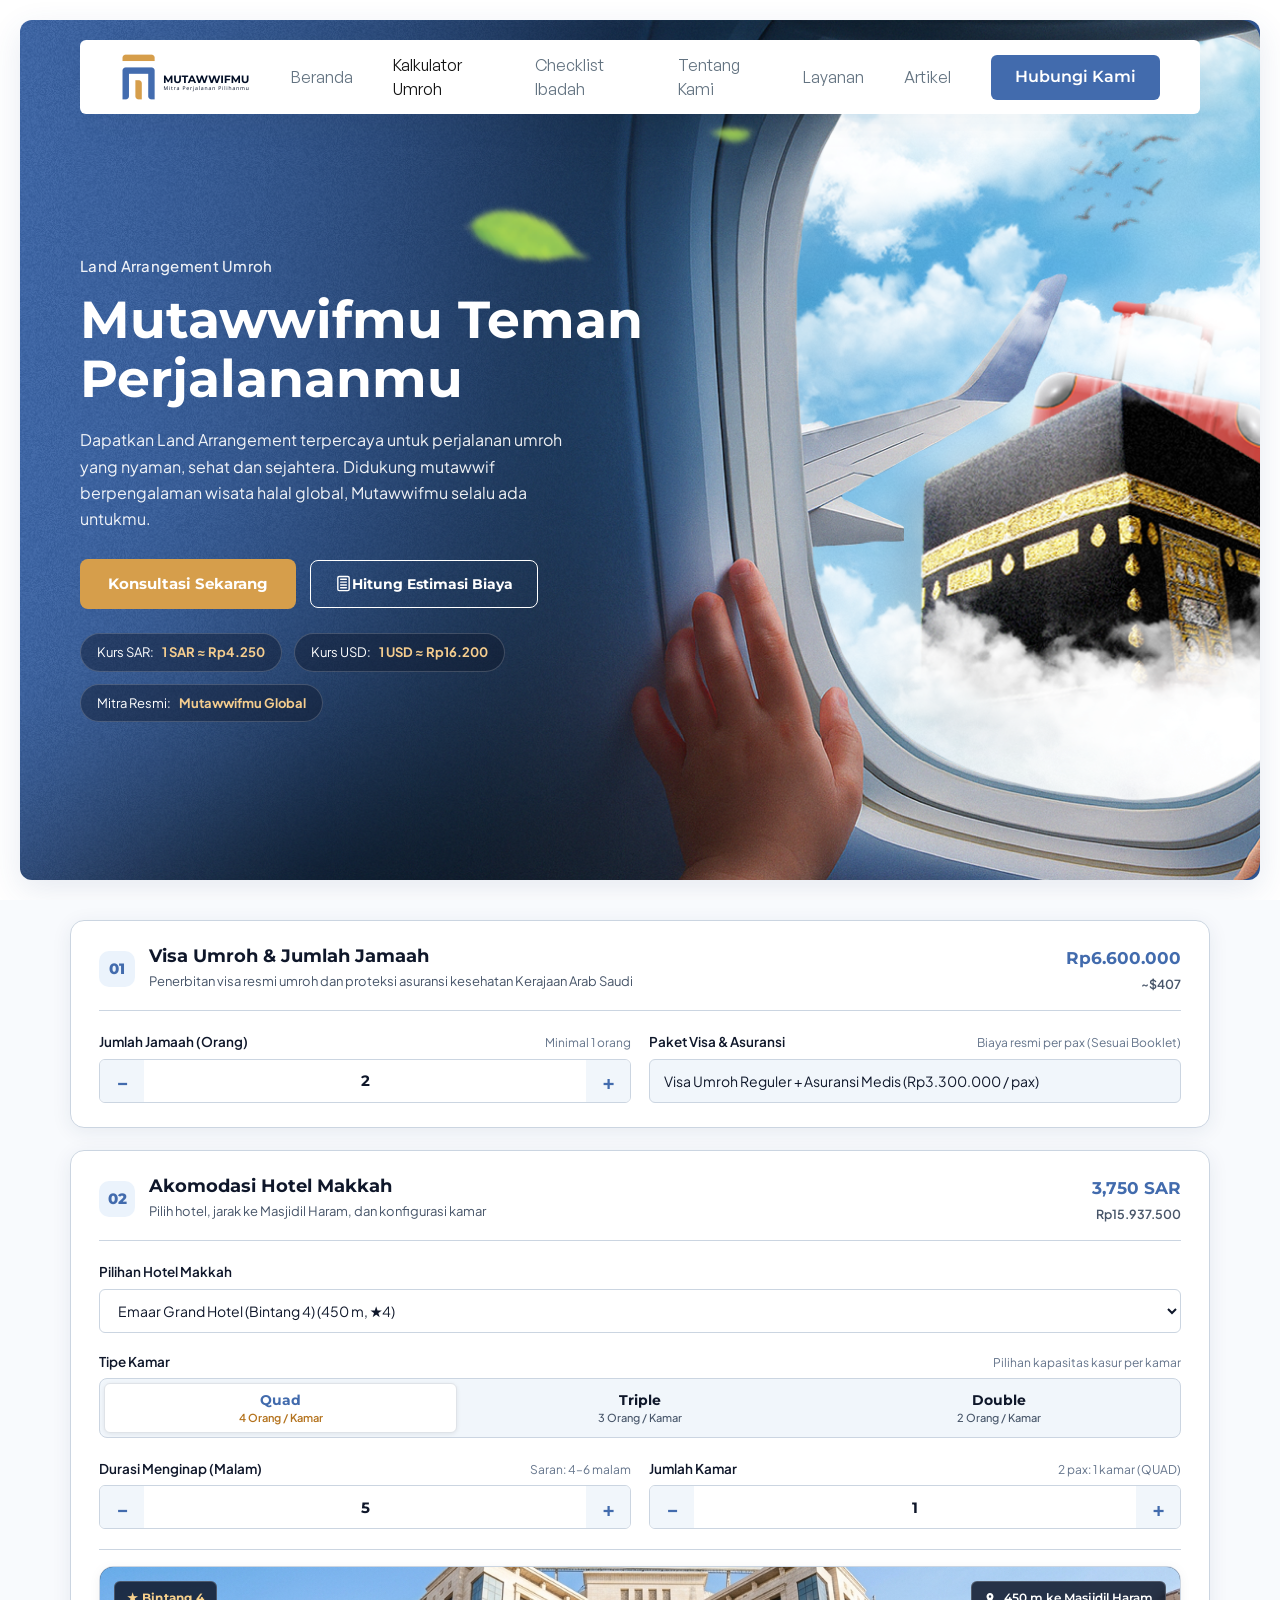
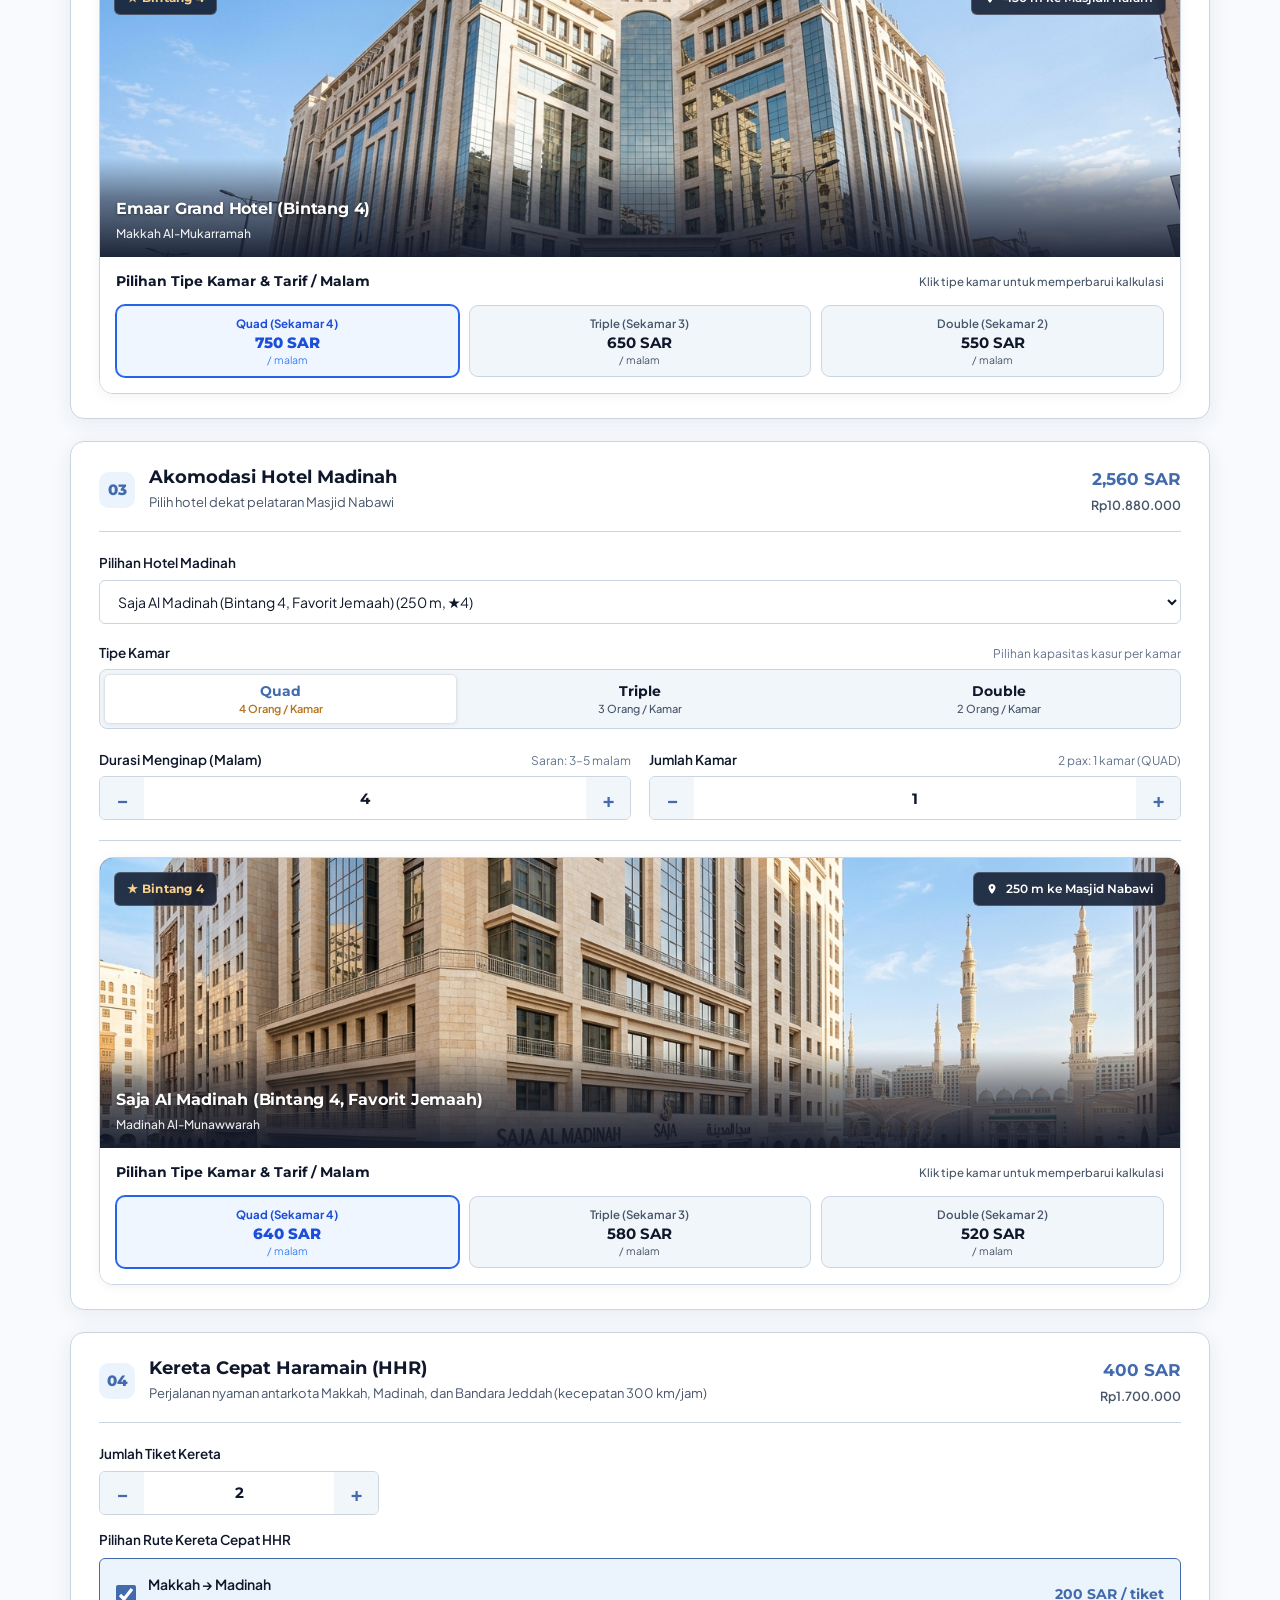
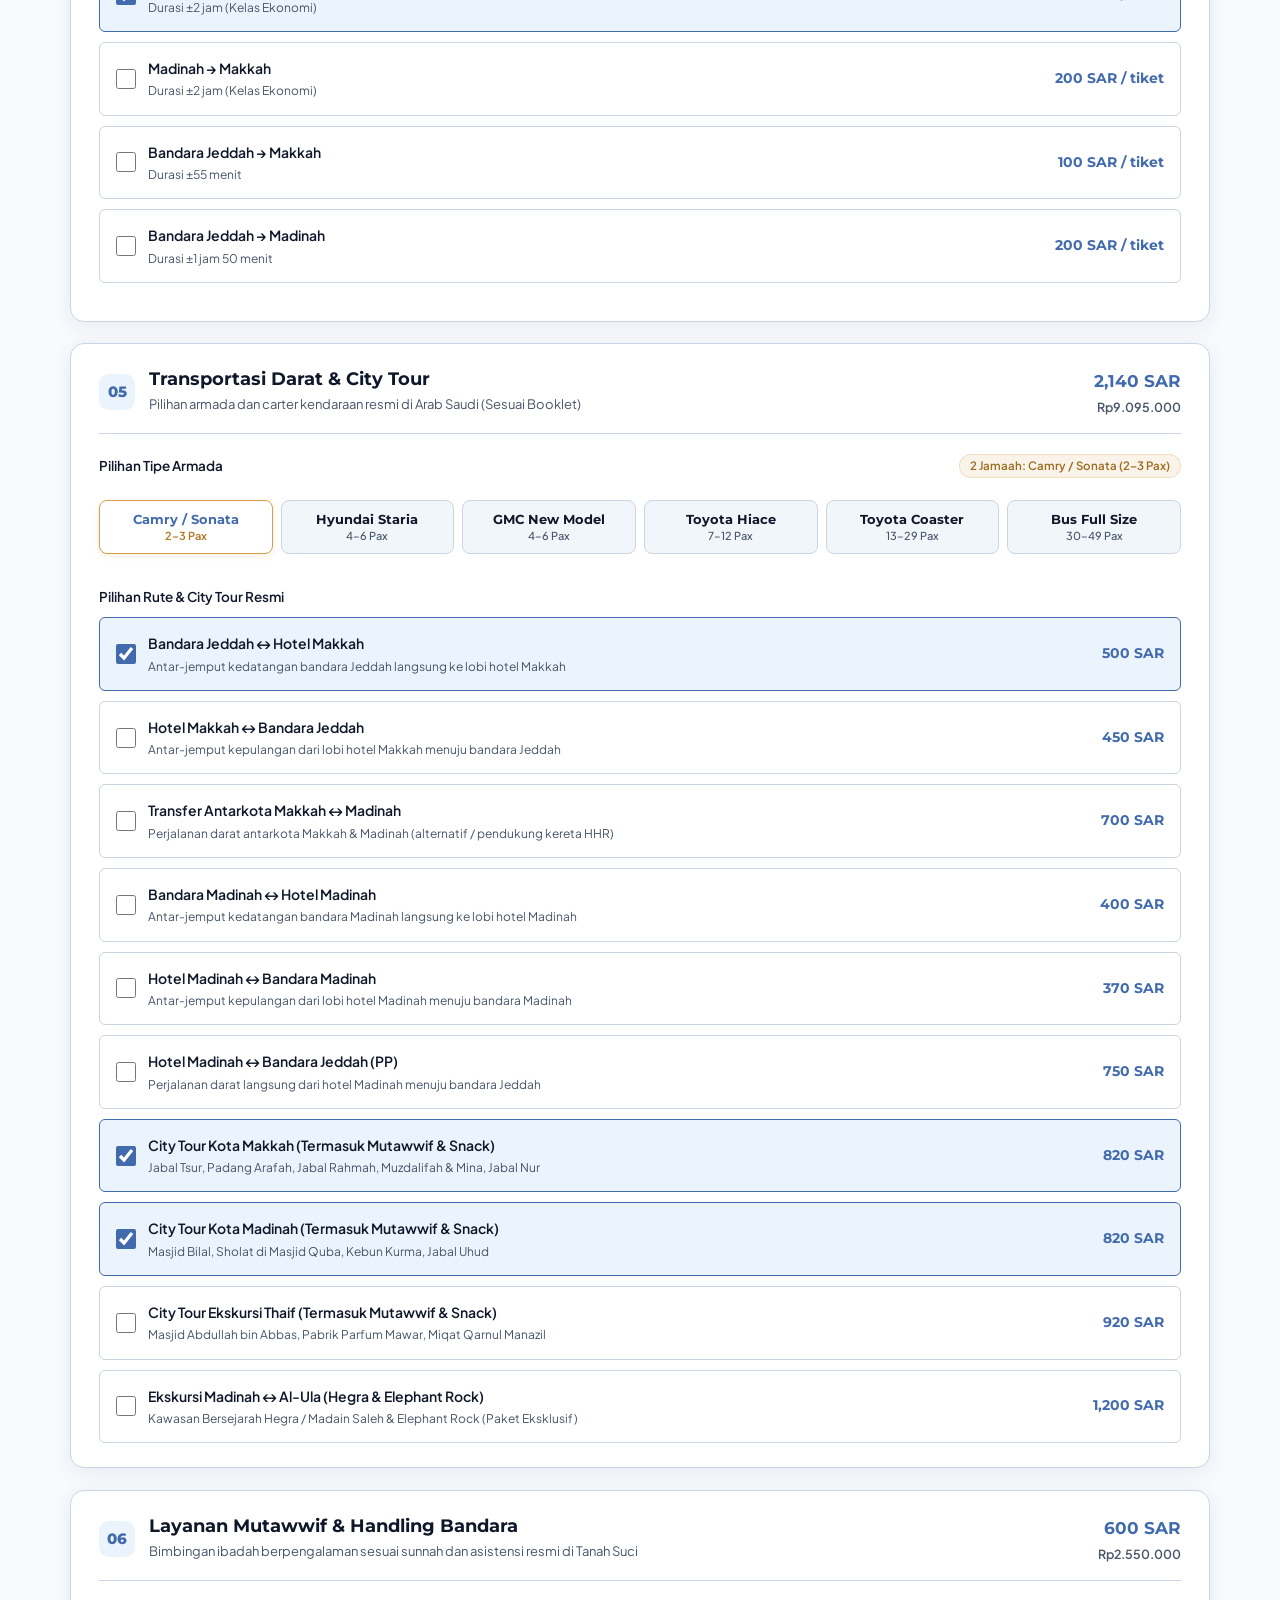
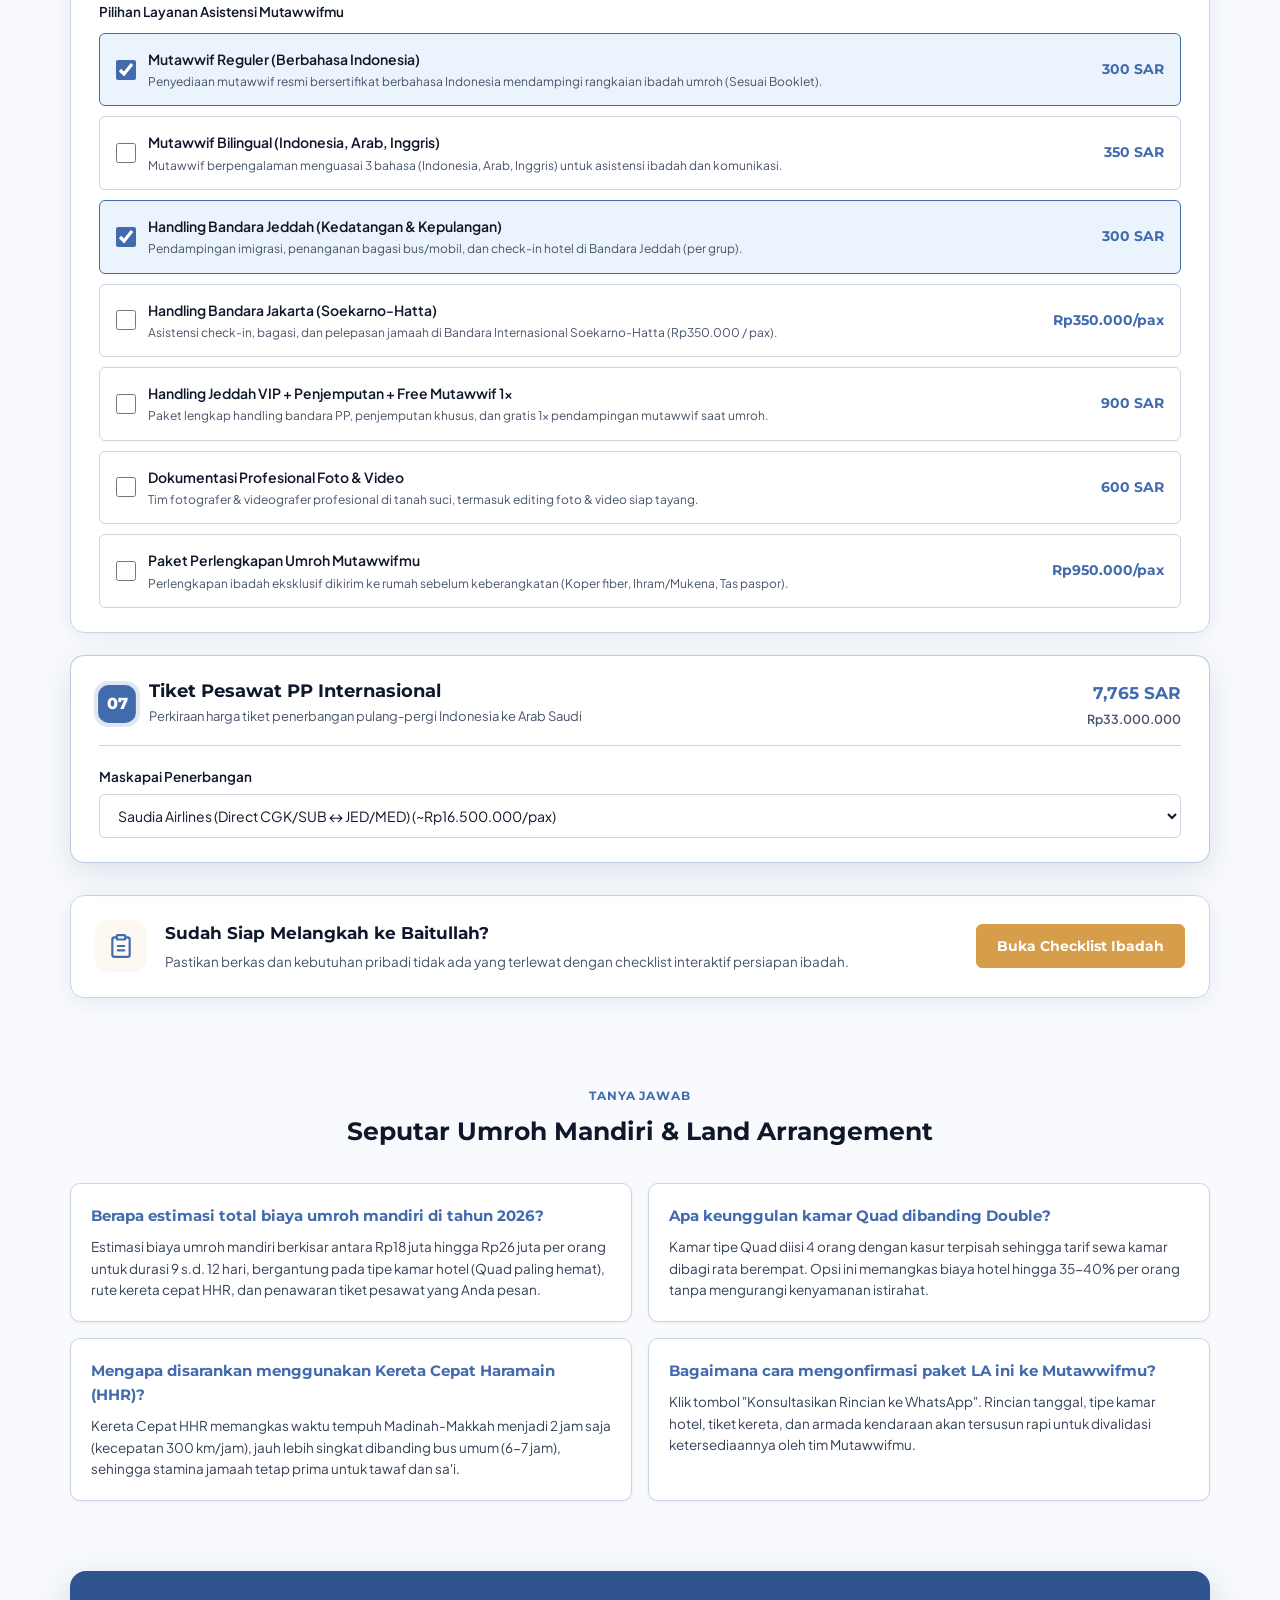
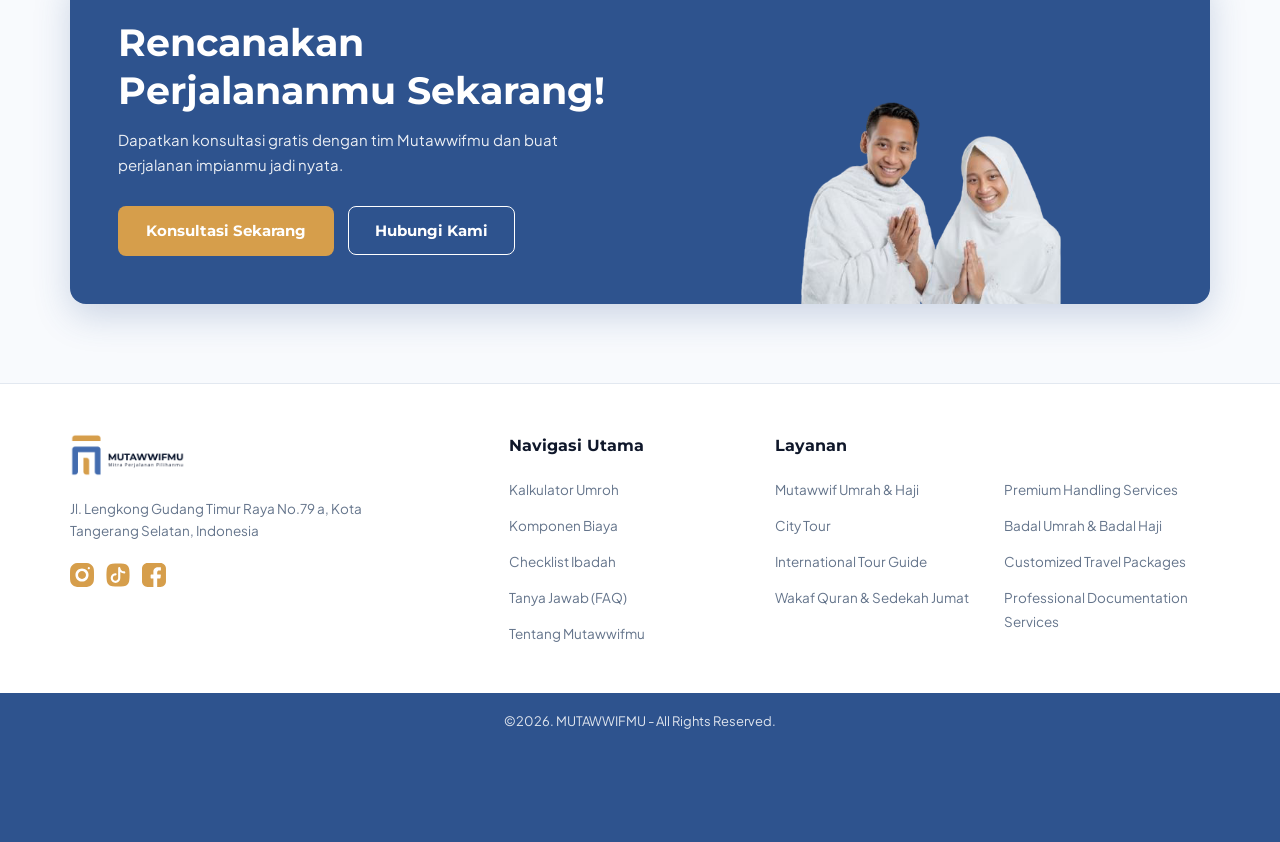
==== index.html @ 82a21d68 "Convert mobile sticky summary into floating dock safe from rounded phone corners and fix WordPress i" ====
<!DOCTYPE html>
<html lang="id">
<head>
  <meta charset="UTF-8">
  <meta name="viewport" content="width=device-width, initial-scale=1.0">
  <title>Kalkulator Biaya Umroh Mandiri 2026: Mutawwifmu</title>
  <meta name="description" content="Simulasi rincian estimasi biaya umroh mandiri dan backpacker 2026. Hitung visa, hotel Makkah dan Madinah, tiket Kereta Cepat HHR, serta mutawwif berizin bersama Mutawwifmu.">
  <link rel="icon" type="image/webp" href="assets/favicon.webp">
  <link rel="canonical" href="https://mutawwifmu.com/kalkulator-umroh/">
  <meta property="og:type" content="website">
  <meta property="og:title" content="Kalkulator Biaya Umroh Mandiri 2026: Mutawwifmu">
  <meta property="og:description" content="Simulasi rincian estimasi biaya umroh mandiri dan backpacker 2026 bersama Mutawwifmu.">
  <meta property="og:url" content="https://mutawwifmu.com/kalkulator-umroh/">
  <meta property="og:image" content="https://mutawwifmu.com/wp-content/uploads/2025/05/logo_navv.webp">
  <link rel="preconnect" href="https://fonts.googleapis.com">
  <link rel="preconnect" href="https://fonts.gstatic.com" crossorigin>
  <link rel="stylesheet" href="https://fonts.googleapis.com/css2?family=Montserrat:ital,wght@0,400;0,500;0,600;0,700;0,800;1,400;1,600&family=Plus+Jakarta+Sans:wght@400;500;600;700;800&display=swap">
  <link rel="preload" href="assets/fonts/GeneralSans-SemiBold.woff2" as="font" type="font/woff2" crossorigin>
  <link rel="preload" href="assets/fonts/GeneralSans-Regular.woff2" as="font" type="font/woff2" crossorigin>
  <link rel="stylesheet" href="css/style.css?v=20260929_v4">
</head>
<body>

  <!-- Hero Section with Outer Frame & Large Rounded Blue Box -->
  <div class="hero-frame-wrap">
    <div class="hero-rounded-box">
      <!-- Top Navigation (Floating Pill Header inside Rounded Box) -->
      <header class="site-header">
        <div class="header-container">
          <a href="https://mutawwifmu.com/" target="_top" class="brand-logo" aria-label="Mutawwifmu Beranda">
            <img src="assets/logo.webp" alt="Mutawwifmu Logo" width="131" height="48">
          </a>
          <nav aria-label="Navigasi Utama" class="main-nav">
            <ul class="nav-menu" id="primary-nav-menu">
              <li><a href="https://mutawwifmu.com/" target="_top" class="nav-link">Beranda</a></li>
              <li><a href="https://mutawwifmu.com/kalkulator-umroh/" target="_top" class="nav-link active">Kalkulator Umroh</a></li>
              <li><a href="https://mutawwifmu.com/checklist-ibadah/" target="_top" class="nav-link">Checklist Ibadah</a></li>
              <li><a href="https://mutawwifmu.com/tentang-kami/" target="_top" class="nav-link">Tentang Kami</a></li>
              <li><a href="https://mutawwifmu.com/layanan/" target="_top" class="nav-link">Layanan</a></li>
              <li><a href="https://mutawwifmu.com/artikel/" target="_top" class="nav-link">Artikel</a></li>
            </ul>
          </nav>
          <div class="header-actions">
            <a href="https://wa.me/6287745873159" target="_blank" rel="noopener" class="btn-header-contact" id="nav-btn-wa">Hubungi Kami</a>
            <button type="button" class="btn-mobile-menu" id="mobile-menu-toggle" aria-label="Buka Menu Navigasi" aria-expanded="false">
              <svg width="22" height="22" viewBox="0 0 24 24" fill="none" stroke="currentColor" stroke-width="2" stroke-linecap="round" stroke-linejoin="round"><line x1="3" y1="12" x2="21" y2="12"/><line x1="3" y1="6" x2="21" y2="6"/><line x1="3" y1="18" x2="21" y2="18"/></svg>
            </button>
          </div>
        </div>
      </header>

      <!-- Hero Content -->
      <div class="hero-inner">
        <div class="hero-content">
          <div class="hero-eyebrow">Land Arrangement Umroh</div>
          <h1 class="hero-title">Mutawwifmu Teman<br>Perjalananmu</h1>
          <p class="hero-desc">
            Dapatkan Land Arrangement terpercaya untuk perjalanan umroh yang nyaman, sehat dan sejahtera. Didukung mutawwif berpengalaman wisata halal global, Mutawwifmu selalu ada untukmu.
          </p>
          <div class="hero-actions">
            <a href="https://wa.me/6287745873159" target="_blank" rel="noopener" class="btn-hero-cta">
              Konsultasi Sekarang
            </a>
            <a href="#card-step-visa" class="btn-outline-white">
              <svg width="17" height="17" viewBox="0 0 24 24" fill="none" stroke="currentColor" stroke-width="2" stroke-linecap="round" stroke-linejoin="round"><rect x="4" y="2" width="16" height="20" rx="2"/><line x1="8" y1="6" x2="16" y2="6"/><line x1="8" y1="10" x2="16" y2="10"/><line x1="8" y1="14" x2="16" y2="14"/><line x1="8" y1="18" x2="16" y2="18"/></svg>
              Hitung Estimasi Biaya
            </a>
          </div>
          <div class="rate-pills">
            <span class="rate-chip">Kurs SAR: <b>1 SAR ≈ Rp4.250</b></span>
            <span class="rate-chip">Kurs USD: <b>1 USD ≈ Rp16.200</b></span>
            <span class="rate-chip">Mitra Resmi: <b>Mutawwifmu Global</b></span>
          </div>
        </div>
      </div>
    </div>
  </div>

  <!-- Main Calculator Workflow -->
  <main class="main-wrapper">
    <div class="calculator-grid">

      <!-- Langkah 1: Visa & Jumlah Jamaah -->
      <section class="calc-card" id="card-step-visa">
        <div class="card-header">
          <div class="step-info">
            <div class="step-num">01</div>
            <div>
              <h2 class="card-title">Visa Umroh &amp; Jumlah Jamaah</h2>
              <p class="card-subtitle">Penerbitan visa resmi umroh dan proteksi asuransi kesehatan Kerajaan Arab Saudi</p>
            </div>
          </div>
          <div class="card-subtotal">
            <div class="sar-val" id="subtotal-visa-sar">$407</div>
            <div class="idr-val" id="subtotal-visa-idr">Rp6.600.000</div>
          </div>
        </div>

        <div class="form-grid">
          <div class="form-group">
            <label class="form-label" for="pax-count">
              <span>Jumlah Jamaah (Orang)</span>
              <span class="hint">Minimal 1 orang</span>
            </label>
            <div class="stepper-wrap">
              <button type="button" class="stepper-btn stepper-minus" aria-label="Kurangi jumlah orang">−</button>
              <input type="number" id="pax-count" class="stepper-input" value="2" min="1" max="50">
              <button type="button" class="stepper-btn stepper-plus" aria-label="Tambah jumlah orang">+</button>
            </div>
          </div>

          <div class="form-group">
            <label class="form-label">
              <span>Paket Visa &amp; Asuransi</span>
              <span class="hint">Biaya resmi per pax (Sesuai Booklet)</span>
            </label>
            <input type="text" class="form-control" value="Visa Umroh Reguler + Asuransi Medis (Rp3.300.000 / pax)" readonly style="background:var(--bg-soft);cursor:not-allowed">
          </div>
        </div>
      </section>

      <!-- Langkah 2: Akomodasi Makkah -->
      <section class="calc-card" id="card-step-makkah">
        <div class="card-header">
          <div class="step-info">
            <div class="step-num">02</div>
            <div>
              <h2 class="card-title">Akomodasi Hotel Makkah</h2>
              <p class="card-subtitle">Pilih hotel, jarak ke Masjidil Haram, dan konfigurasi kamar</p>
            </div>
          </div>
          <div class="card-subtotal">
            <div class="sar-val" id="subtotal-makkah-sar">3.750 SAR</div>
            <div class="idr-val" id="subtotal-makkah-idr">Rp15.937.500</div>
          </div>
        </div>

        <div class="form-group" style="margin-bottom: 18px;">
          <label class="form-label" for="hotel-makkah-select">Pilihan Hotel Makkah</label>
          <select id="hotel-makkah-select" class="form-select"></select>
        </div>

        <div class="form-group" style="margin-bottom: 20px;">
          <label class="form-label">
            <span>Tipe Kamar</span>
            <span class="hint">Pilihan kapasitas kasur per kamar</span>
          </label>
          <div class="segmented-control" id="makkah-room-type-control">
            <button type="button" class="segment-btn active" data-type="quad">
              <span class="segment-title">Quad</span>
              <span class="segment-sub">4 Orang / Kamar</span>
            </button>
            <button type="button" class="segment-btn" data-type="triple">
              <span class="segment-title">Triple</span>
              <span class="segment-sub">3 Orang / Kamar</span>
            </button>
            <button type="button" class="segment-btn" data-type="double">
              <span class="segment-title">Double</span>
              <span class="segment-sub">2 Orang / Kamar</span>
            </button>
          </div>
        </div>

        <div class="form-grid">
          <div class="form-group">
            <label class="form-label" for="makkah-nights">
              <span>Durasi Menginap (Malam)</span>
              <span class="hint">Saran: 4–6 malam</span>
            </label>
            <div class="stepper-wrap">
              <button type="button" class="stepper-btn stepper-minus" aria-label="Kurangi malam Makkah">−</button>
              <input type="number" id="makkah-nights" class="stepper-input" value="5" min="1" max="30">
              <button type="button" class="stepper-btn stepper-plus" aria-label="Tambah malam Makkah">+</button>
            </div>
          </div>

          <div class="form-group">
            <label class="form-label" for="makkah-rooms">
              <span>Jumlah Kamar</span>
              <span class="hint" id="makkah-room-calc-hint">Disesuaikan otomatis</span>
            </label>
            <div class="stepper-wrap">
              <button type="button" class="stepper-btn stepper-minus" aria-label="Kurangi kamar Makkah">−</button>
              <input type="number" id="makkah-rooms" class="stepper-input" value="1" min="1" max="20">
              <button type="button" class="stepper-btn stepper-plus" aria-label="Tambah kamar Makkah">+</button>
            </div>
          </div>
        </div>

        <!-- Garis tipis pembatas & Kotak rounded foto hotel -->
        <div class="hotel-divider-line"></div>
        <div id="hotel-makkah-info" class="hotel-showcase-wrap"></div>
      </section>

      <!-- Langkah 3: Akomodasi Madinah -->
      <section class="calc-card" id="card-step-madinah">
        <div class="card-header">
          <div class="step-info">
            <div class="step-num">03</div>
            <div>
              <h2 class="card-title">Akomodasi Hotel Madinah</h2>
              <p class="card-subtitle">Pilih hotel dekat pelataran Masjid Nabawi</p>
            </div>
          </div>
          <div class="card-subtotal">
            <div class="sar-val" id="subtotal-madinah-sar">2.800 SAR</div>
            <div class="idr-val" id="subtotal-madinah-idr">Rp11.900.000</div>
          </div>
        </div>

        <div class="form-group" style="margin-bottom: 18px;">
          <label class="form-label" for="hotel-madinah-select">Pilihan Hotel Madinah</label>
          <select id="hotel-madinah-select" class="form-select"></select>
        </div>

        <div class="form-group" style="margin-bottom: 20px;">
          <label class="form-label">
            <span>Tipe Kamar</span>
            <span class="hint">Pilihan kapasitas kasur per kamar</span>
          </label>
          <div class="segmented-control" id="madinah-room-type-control">
            <button type="button" class="segment-btn active" data-type="quad">
              <span class="segment-title">Quad</span>
              <span class="segment-sub">4 Orang / Kamar</span>
            </button>
            <button type="button" class="segment-btn" data-type="triple">
              <span class="segment-title">Triple</span>
              <span class="segment-sub">3 Orang / Kamar</span>
            </button>
            <button type="button" class="segment-btn" data-type="double">
              <span class="segment-title">Double</span>
              <span class="segment-sub">2 Orang / Kamar</span>
            </button>
          </div>
        </div>

        <div class="form-grid">
          <div class="form-group">
            <label class="form-label" for="madinah-nights">
              <span>Durasi Menginap (Malam)</span>
              <span class="hint">Saran: 3–5 malam</span>
            </label>
            <div class="stepper-wrap">
              <button type="button" class="stepper-btn stepper-minus" aria-label="Kurangi malam Madinah">−</button>
              <input type="number" id="madinah-nights" class="stepper-input" value="4" min="1" max="30">
              <button type="button" class="stepper-btn stepper-plus" aria-label="Tambah malam Madinah">+</button>
            </div>
          </div>

          <div class="form-group">
            <label class="form-label" for="madinah-rooms">
              <span>Jumlah Kamar</span>
              <span class="hint" id="madinah-room-calc-hint">Disesuaikan otomatis</span>
            </label>
            <div class="stepper-wrap">
              <button type="button" class="stepper-btn stepper-minus" aria-label="Kurangi kamar Madinah">−</button>
              <input type="number" id="madinah-rooms" class="stepper-input" value="1" min="1" max="20">
              <button type="button" class="stepper-btn stepper-plus" aria-label="Tambah kamar Madinah">+</button>
            </div>
          </div>
        </div>

        <!-- Garis tipis pembatas & Kotak rounded foto hotel -->
        <div class="hotel-divider-line"></div>
        <div id="hotel-madinah-info" class="hotel-showcase-wrap"></div>
      </section>

      <!-- Langkah 4: Kereta Cepat Haramain (HHR) -->
      <section class="calc-card" id="card-step-hhr">
        <div class="card-header">
          <div class="step-info">
            <div class="step-num">04</div>
            <div>
              <h2 class="card-title">Kereta Cepat Haramain (HHR)</h2>
              <p class="card-subtitle">Perjalanan nyaman antarkota Makkah, Madinah, dan Bandara Jeddah (kecepatan 300 km/jam)</p>
            </div>
          </div>
          <div class="card-subtotal">
            <div class="sar-val" id="subtotal-hhr-sar">380 SAR</div>
            <div class="idr-val" id="subtotal-hhr-idr">Rp1.615.000</div>
          </div>
        </div>

        <div style="margin-bottom: 14px;">
          <div class="form-group" style="max-width: 280px; margin-bottom: 14px;">
            <label class="form-label" for="hhr-tickets">Jumlah Tiket Kereta</label>
            <div class="stepper-wrap">
              <button type="button" class="stepper-btn stepper-minus" aria-label="Kurangi tiket kereta">−</button>
              <input type="number" id="hhr-tickets" class="stepper-input" value="2" min="1" max="50">
              <button type="button" class="stepper-btn stepper-plus" aria-label="Tambah tiket kereta">+</button>
            </div>
          </div>
          <label class="form-label" style="margin-bottom: 8px;">Pilihan Rute Kereta Cepat HHR</label>
          <div class="options-list" id="hhr-routes-list"></div>
        </div>
      </section>

      <!-- Langkah 5: Transportasi Darat & Ziarah -->
      <section class="calc-card" id="card-step-transport">
        <div class="card-header">
          <div class="step-info">
            <div class="step-num">05</div>
            <div>
              <h2 class="card-title">Transportasi Darat &amp; City Tour</h2>
              <p class="card-subtitle">Pilihan armada dan carter kendaraan resmi di Arab Saudi (Sesuai Booklet)</p>
            </div>
          </div>
          <div class="card-subtotal">
            <div class="sar-val" id="subtotal-transport-sar">2.140 SAR</div>
            <div class="idr-val" id="subtotal-transport-idr">Rp9.095.000</div>
          </div>
        </div>

        <div class="form-group" style="margin-bottom: 16px;">
          <div class="armada-header-row">
            <span class="armada-header-title">Pilihan Tipe Armada</span>
            <span class="armada-calc-badge" id="armada-calc-hint">Disesuaikan otomatis sesuai kapasitas jamaah</span>
          </div>
          <div class="armada-grid" id="armada-type-control"></div>
        </div>

        <div>
          <label class="form-label" style="margin-bottom: 10px;">Pilihan Rute &amp; City Tour Resmi</label>
          <div class="options-list" id="transport-routes-list"></div>
        </div>
      </section>

      <!-- Langkah 6: Layanan Mutawwif & Handling -->
      <section class="calc-card" id="card-step-mutawwif">
        <div class="card-header">
          <div class="step-info">
            <div class="step-num">06</div>
            <div>
              <h2 class="card-title">Layanan Mutawwif &amp; Handling Bandara</h2>
              <p class="card-subtitle">Bimbingan ibadah berpengalaman sesuai sunnah dan asistensi resmi di Tanah Suci</p>
            </div>
          </div>
          <div class="card-subtotal">
            <div class="sar-val" id="subtotal-mutawwif-sar">1.950 SAR</div>
            <div class="idr-val" id="subtotal-mutawwif-idr">Rp8.287.500</div>
          </div>
        </div>

        <div>
          <label class="form-label" style="margin-bottom: 10px;">Pilihan Layanan Asistensi Mutawwifmu</label>
          <div class="options-list" id="mutawwif-services-list"></div>
        </div>
      </section>

      <!-- Langkah 7: Estimasi Tiket Pesawat PP -->
      <section class="calc-card" id="card-step-flight">
        <div class="card-header">
          <div class="step-info">
            <div class="step-num">07</div>
            <div>
              <h2 class="card-title">Tiket Pesawat PP Internasional</h2>
              <p class="card-subtitle">Perkiraan harga tiket penerbangan pulang-pergi Indonesia ke Arab Saudi</p>
            </div>
          </div>
          <div class="card-subtotal">
            <div class="sar-val" id="subtotal-flight-sar">3.411 SAR</div>
            <div class="idr-val" id="subtotal-flight-idr">Rp29.000.000</div>
          </div>
        </div>

        <div class="form-grid">
          <div class="form-group">
            <label class="form-label" for="flight-select">Maskapai Penerbangan</label>
            <select id="flight-select" class="form-select"></select>
          </div>

          <div class="form-group" id="custom-flight-group" style="display: none;">
            <label class="form-label" for="custom-flight-input">
              <span>Nominal Tiket PP per Orang</span>
              <span class="hint">Masukkan dalam Rupiah</span>
            </label>
            <input type="number" id="custom-flight-input" class="form-control" placeholder="Contoh: 14500000" step="100000">
          </div>
        </div>
      </section>

      <!-- Callout Checklist Ibadah -->
      <div class="callout-box">
        <div style="display: flex; align-items: center; gap: 18px;">
          <div class="callout-icon">
            <svg width="26" height="26" viewBox="0 0 24 24" fill="none" stroke="currentColor" stroke-width="2" stroke-linecap="round" stroke-linejoin="round" style="color: var(--primary);"><path d="M16 4h2a2 2 0 0 1 2 2v14a2 2 0 0 1-2 2H6a2 2 0 0 1-2-2V6a2 2 0 0 1 2-2h2"></path><rect x="8" y="2" width="8" height="4" rx="1" ry="1"></rect><path d="M9 12h6"></path><path d="M9 16h6"></path></svg>
          </div>
          <div class="callout-text">
            <h3>Sudah Siap Melangkah ke Baitullah?</h3>
            <p>Pastikan berkas dan kebutuhan pribadi tidak ada yang terlewat dengan checklist interaktif persiapan ibadah.</p>
          </div>
        </div>
        <a href="https://mutawwifmu.com/checklist-ibadah/" target="_top" class="btn btn-gold">Buka Checklist Ibadah</a>
      </div>

    </div>
  </main>

  <!-- Tanya Jawab -->
  <section class="faq-section" id="faq-section">
    <div class="section-header">
      <span class="section-tag">Tanya Jawab</span>
      <h2 class="section-title">Seputar Umroh Mandiri &amp; Land Arrangement</h2>
    </div>
    <div class="faq-grid">
      <div class="faq-card">
        <h3 class="faq-q">Berapa estimasi total biaya umroh mandiri di tahun 2026?</h3>
        <p class="faq-a">Estimasi biaya umroh mandiri berkisar antara Rp18 juta hingga Rp26 juta per orang untuk durasi 9 s.d. 12 hari, bergantung pada tipe kamar hotel (Quad paling hemat), rute kereta cepat HHR, dan penawaran tiket pesawat yang Anda pesan.</p>
      </div>
      <div class="faq-card">
        <h3 class="faq-q">Apa keunggulan kamar Quad dibanding Double?</h3>
        <p class="faq-a">Kamar tipe Quad diisi 4 orang dengan kasur terpisah sehingga tarif sewa kamar dibagi rata berempat. Opsi ini memangkas biaya hotel hingga 35-40% per orang tanpa mengurangi kenyamanan istirahat.</p>
      </div>
      <div class="faq-card">
        <h3 class="faq-q">Mengapa disarankan menggunakan Kereta Cepat Haramain (HHR)?</h3>
        <p class="faq-a">Kereta Cepat HHR memangkas waktu tempuh Madinah-Makkah menjadi 2 jam saja (kecepatan 300 km/jam), jauh lebih singkat dibanding bus umum (6-7 jam), sehingga stamina jamaah tetap prima untuk tawaf dan sa'i.</p>
      </div>
      <div class="faq-card">
        <h3 class="faq-q">Bagaimana cara mengonfirmasi paket LA ini ke Mutawwifmu?</h3>
        <p class="faq-a">Klik tombol "Konsultasikan Rincian ke WhatsApp". Rincian tanggal, tipe kamar hotel, tiket kereta, dan armada kendaraan akan tersusun rapi untuk divalidasi ketersediaannya oleh tim Mutawwifmu.</p>
      </div>
    </div>
  </section>

  <!-- Sticky Bottom Summary Bar -->
  <aside class="sticky-summary" aria-label="Ringkasan Estimasi Biaya">
    <div class="summary-inner">
      <div class="summary-numbers">
        <span class="summary-label">Estimasi Total Biaya Umroh Mandiri</span>
        <div class="summary-idr" id="sticky-total-idr">Rp0</div>
        <div class="summary-subbreakdown">
          <span>Per orang: <b id="sticky-perpax-idr">Rp0 / org</b></span>
          <span>•</span>
          <span>Total Land: <b id="sticky-total-sar">0 SAR</b></span>
          <span>•</span>
          <span>Visa: <b id="sticky-total-visa">$0</b></span>
        </div>
      </div>
      <div class="summary-cta-group">
        <button id="btn-copy-summary" class="btn-reset-summary" type="button" title="Salin ringkasan teks itinerary">
          <svg width="13" height="13" viewBox="0 0 24 24" fill="none" stroke="currentColor" stroke-width="2" stroke-linecap="round" stroke-linejoin="round" style="display:inline-block; vertical-align:-1px; margin-right:3px;"><rect x="9" y="9" width="13" height="13" rx="2" ry="2"></rect><path d="M5 15H4a2 2 0 0 1-2-2V4a2 2 0 0 1 2-2h9a2 2 0 0 1 2 2v1"></path></svg>
          <span class="btn-text-full">Salin Ringkasan</span><span class="btn-text-short">Salin</span>
        </button>
        <button id="btn-reset-calculator" class="btn-reset-summary" type="button" title="Kembalikan ke konfigurasi awal">
          <svg width="13" height="13" viewBox="0 0 24 24" fill="none" stroke="currentColor" stroke-width="2" stroke-linecap="round" stroke-linejoin="round" style="display:inline-block; vertical-align:-1px; margin-right:3px;"><path d="M3 12a9 9 0 1 0 9-9 9.75 9.75 0 0 0-6.74 2.74L3 8"></path><path d="M3 3v5h5"></path></svg>
          Reset
        </button>
        <button id="btn-whatsapp-action" class="btn-whatsapp-cta" type="button">
          <svg viewBox="0 0 24 24"><path d="M.057 24l1.687-6.163c-1.041-1.804-1.588-3.849-1.587-5.946.003-6.556 5.338-11.891 11.893-11.891 3.181.001 6.167 1.24 8.413 3.488 2.245 2.248 3.481 5.236 3.48 8.414-.003 6.557-5.338 11.892-11.893 11.892-1.99-.001-3.951-.5-5.688-1.448l-6.305 1.654zm6.597-3.807c1.676.995 3.276 1.591 5.392 1.592 5.448 0 9.886-4.434 9.889-9.885.002-5.462-4.415-9.89-9.881-9.892-5.452 0-9.887 4.434-9.889 9.884-.001 2.225.651 3.891 1.746 5.634l-.999 3.648 3.742-.981zm11.387-5.464c-.074-.124-.272-.198-.57-.347-.297-.149-1.758-.868-2.031-.967-.272-.099-.47-.149-.669.149-.198.297-.768.967-.941 1.165-.173.198-.347.223-.644.074-.297-.149-1.255-.462-2.39-1.475-.883-.788-1.48-1.761-1.653-2.059-.173-.297-.018-.458.13-.606.134-.133.297-.347.446-.521.151-.172.2-.296.3-.495.099-.198.05-.372-.025-.521-.075-.148-.669-1.611-.916-2.206-.242-.579-.487-.501-.669-.51l-.57-.01c-.198 0-.52.074-.792.372s-1.04 1.016-1.04 2.479 1.065 2.876 1.213 3.074c.149.198 2.095 3.2 5.076 4.487.709.306 1.263.489 1.694.626.712.226 1.36.194 1.872.118.571-.085 1.758-.719 2.006-1.413.248-.695.248-1.29.173-1.414z"/></svg>
          <span class="btn-text-full">Konsultasikan ke WhatsApp</span><span class="btn-text-short">WhatsApp</span>
        </button>
      </div>
    </div>
  </aside>

  <!-- Pre-Footer CTA Banner (Aesthetic Mutawwifmu) -->
  <section class="cta-banner-section">
    <div class="cta-banner-card">
      <div class="cta-banner-content">
        <h2 class="cta-banner-title">Rencanakan Perjalananmu Sekarang!</h2>
        <p class="cta-banner-desc">Dapatkan konsultasi gratis dengan tim Mutawwifmu dan buat perjalanan impianmu jadi nyata.</p>
        <div class="cta-banner-actions">
          <a href="https://wa.me/6287745873159?text=Hi%20Mutawwifmu%20Karya%20Bangsa%2C%20Saya%20Ingin%20Konsultasi%3F" target="_blank" rel="noopener" class="btn-cta-gold">Konsultasi Sekarang</a>
          <a href="https://wa.me/6287745873159" target="_blank" rel="noopener" class="btn-cta-outline">Hubungi Kami</a>
        </div>
      </div>
      <div class="cta-banner-image-wrap">
        <img src="assets/cta-couple.webp" alt="Jamaah Umroh Mutawwifmu" class="cta-banner-img" width="1280" height="632" loading="lazy">
      </div>
    </div>
  </section>

  <!-- Site Footer (Official Mutawwifmu Clean White Layout) -->
  <footer class="site-footer">
    <div class="footer-main-container">
      <div class="footer-col-brand">
        <a href="https://mutawwifmu.com/" target="_top" class="footer-brand-logo" aria-label="Mutawwifmu Beranda">
          <img src="assets/logo.webp" alt="Mutawwifmu Logo" width="170" height="40">
        </a>
        <p class="footer-address-text">
          Jl. Lengkong Gudang Timur Raya No.79 a, Kota Tangerang Selatan, Indonesia
        </p>
        <div class="footer-social-links">
          <a href="https://www.instagram.com/mutawwifmu/" target="_blank" rel="noopener" aria-label="Instagram Mutawwifmu" class="footer-social-btn">
            <svg xmlns="http://www.w3.org/2000/svg" width="24" height="24" viewBox="0 0 24 24" fill="none"><g clip-path="url(#clip0_insta)"><path d="M8 12C8 10.9391 8.42143 9.92172 9.17157 9.17157C9.92172 8.42143 10.9391 8 12 8C13.0609 8 14.0783 8.42143 14.8284 9.17157C15.5786 9.92172 16 10.9391 16 12C16 13.0609 15.5786 14.0783 14.8284 14.8284C14.0783 15.5786 13.0609 16 12 16C10.9391 16 9.92172 15.5786 9.17157 14.8284C8.42143 14.0783 8 13.0609 8 12Z" fill="#D69E4B"></path><path d="M12.0545 0C14.0476 0 15.6175 2.43837e-08 16.8764 0.114545C18.1615 0.230182 19.2284 0.472364 20.1818 1.02327C21.3426 1.69348 22.3065 2.6574 22.9767 3.81818C23.5276 4.77164 23.7698 5.83855 23.8855 7.12364C24 8.38255 24 9.95236 24 11.9455V12.0545C24 14.0476 24 15.6175 23.8855 16.8764C23.7698 18.1615 23.5276 19.2284 22.9767 20.1818C22.3065 21.3426 21.3426 22.3065 20.1818 22.9767C19.2284 23.5276 18.1615 23.7698 16.8764 23.8855C15.6175 24 14.0476 24 12.0545 24H11.9455C9.95236 24 8.38255 24 7.12364 23.8855C5.83855 23.7698 4.77164 23.5276 3.81818 22.9767C2.6574 22.3065 1.69348 21.3426 1.02327 20.1818C0.472364 19.2284 0.230182 18.1615 0.114545 16.8764C2.43837e-08 15.6175 0 14.0476 0 12.0545V11.9455C0 9.95236 2.43837e-08 8.38255 0.114545 7.12364C0.230182 5.83855 0.472364 4.77164 1.02327 3.81818C1.69348 2.6574 2.6574 1.69348 3.81818 1.02327C4.77164 0.472364 5.83855 0.230182 7.12364 0.114545C8.38255 2.43837e-08 9.95236 0 11.9455 0H12.0545ZM18.8182 4.09091C18.5289 4.09091 18.2514 4.20584 18.0468 4.41043C17.8422 4.61501 17.7273 4.89249 17.7273 5.18182V5.18618C17.7273 5.47551 17.8422 5.75299 18.0468 5.95757C18.2514 6.16216 18.5289 6.27709 18.8182 6.27709H18.8225C19.1119 6.27709 19.3894 6.16216 19.5939 5.95757C19.7985 5.75299 19.9135 5.47551 19.9135 5.18618V5.18182C19.9135 4.89249 19.7985 4.61501 19.5939 4.41043C19.3894 4.20584 19.1119 4.09091 18.8182 4.09091H18.8182ZM12 5.45455C10.264 5.45455 8.59918 6.14415 7.37167 7.37167C6.14415 8.59918 5.45455 10.264 5.45455 12C5.45455 13.736 6.14415 15.4008 7.37167 16.6283C8.59918 17.8558 10.264 18.5455 12 18.5455C13.736 18.5455 15.4008 17.8558 16.6283 16.6283C17.8558 15.4008 18.5455 13.736 18.5455 12C18.5455 10.264 17.8558 8.59918 16.6283 7.37167C15.4008 6.14415 13.736 5.45455 12 5.45455Z" fill="#D69E4B"></path></g><defs><clipPath id="clip0_insta"><rect width="24" height="24" fill="white"></rect></clipPath></defs></svg>
          </a>
          <a href="https://www.tiktok.com/@mutawwifmu" target="_blank" rel="noopener" aria-label="TikTok Mutawwifmu" class="footer-social-btn">
            <svg xmlns="http://www.w3.org/2000/svg" width="24" height="24" viewBox="0 0 24 24" fill="none"><g clip-path="url(#clip0_tiktok)"><path fill-rule="evenodd" clip-rule="evenodd" d="M6.26831 0.814303C8.10945 0.608589 10.0312 0.428589 11.9992 0.428589C13.9672 0.428589 15.8889 0.608589 17.73 0.814303C19.1294 0.974761 20.4329 1.60523 21.4275 2.60262C22.4221 3.60002 23.0489 4.90533 23.2054 6.30516C23.4026 8.13773 23.5706 10.0457 23.5706 12C23.5706 13.9543 23.4026 15.8623 23.2054 17.6949C23.0489 19.0947 22.4221 20.4 21.4275 21.3974C20.4329 22.3948 19.1294 23.0253 17.73 23.1857C15.8889 23.3914 13.9672 23.5714 11.9992 23.5714C10.0312 23.5714 8.10945 23.3914 6.26831 23.1857C4.86893 23.0253 3.56538 22.3948 2.57078 21.3974C1.57619 20.4 0.949397 19.0947 0.792877 17.6949C0.595734 15.8623 0.427734 13.9543 0.427734 12C0.427734 10.0457 0.595734 8.13773 0.792877 6.30516C0.949397 4.90533 1.57619 3.60002 2.57078 2.60262C3.56538 1.60523 4.86893 0.974761 6.26831 0.814303ZM14.2826 4.94059C14.2234 4.68408 14.0719 4.45835 13.8569 4.30644C13.6419 4.15453 13.3785 4.08708 13.117 4.11697C12.8554 4.14685 12.614 4.27197 12.4389 4.46846C12.2637 4.66495 12.167 4.91906 12.1672 5.1823V15.0857C12.1672 15.6119 12.0111 16.1263 11.7188 16.5639C11.4264 17.0014 11.0109 17.3424 10.5247 17.5438C10.0386 17.7452 9.50364 17.7978 8.98754 17.6952C8.47144 17.5925 7.99737 17.3391 7.62528 16.967C7.2532 16.595 6.9998 16.1209 6.89714 15.6048C6.79448 15.0887 6.84717 14.5537 7.04854 14.0676C7.24992 13.5814 7.59093 13.1659 8.02846 12.8735C8.46599 12.5812 8.98038 12.4252 9.50659 12.4252C9.79075 12.4252 10.0633 12.3123 10.2642 12.1113C10.4651 11.9104 10.578 11.6379 10.578 11.3537C10.578 11.0696 10.4651 10.797 10.2642 10.5961C10.0633 10.3952 9.79075 10.2823 9.50659 10.2823C8.55656 10.2823 7.62787 10.564 6.83795 11.0918C6.04803 11.6196 5.43236 12.3698 5.0688 13.2475C4.70524 14.1253 4.61012 15.0911 4.79546 16.0228C4.9808 16.9546 5.43828 17.8105 6.11005 18.4823C6.78183 19.154 7.63771 19.6115 8.56949 19.7969C9.50126 19.9822 10.4671 19.8871 11.3448 19.5235C12.2225 19.16 12.9727 18.5443 13.5005 17.7544C14.0283 16.9645 14.31 16.0358 14.31 15.0857V9.10287C15.3386 9.97716 16.6654 10.4572 18.222 10.4572C18.5062 10.4572 18.7787 10.3443 18.9796 10.1433C19.1806 9.94241 19.2934 9.66989 19.2934 9.38573C19.2934 9.10157 19.1806 8.82905 18.9796 8.62812C18.7787 8.42719 18.5062 8.3143 18.222 8.3143C17.0906 8.3143 16.2506 7.96459 15.6317 7.4143C15.0009 6.85202 14.5329 6.01545 14.2826 4.94059Z" fill="#D69E4B"></path></g><defs><clipPath id="clip0_tiktok"><rect width="24" height="24" fill="white"></rect></clipPath></defs></svg>
          </a>
          <a href="https://www.facebook.com/mutawwifmu" target="_blank" rel="noopener" aria-label="Facebook Mutawwifmu" class="footer-social-btn">
            <svg xmlns="http://www.w3.org/2000/svg" width="24" height="24" viewBox="0 0 24 24" fill="none"><g clip-path="url(#clip0_fb)"><path d="M18.4416 0.000885688H5.53128C4.79964 0.000221995 4.07512 0.144534 3.39956 0.425485C2.72401 0.706437 2.11083 1.11846 1.59543 1.63775C1.08203 2.15538 0.676641 2.76989 0.402821 3.44556C0.129002 4.12124 -0.00778648 4.8446 0.000406988 5.57361V18.4273C-0.00847176 19.1564 0.128003 19.88 0.401861 20.5557C0.675719 21.2315 1.08147 21.8459 1.59543 22.3631C2.11068 22.8823 2.72367 23.2942 3.399 23.5752C4.07432 23.8561 4.79862 24.0005 5.53005 24H11.392V15.4268H9.15207C9.01342 15.4258 8.88068 15.3705 8.7824 15.2727C8.68412 15.1749 8.62816 15.0424 8.62655 14.9037V12.1518C8.62639 12.0811 8.64024 12.0111 8.6673 11.9457C8.69436 11.8804 8.7341 11.8211 8.78422 11.7712C8.83434 11.7213 8.89386 11.6818 8.95932 11.655C9.02478 11.6283 9.09489 11.6147 9.16561 11.6152H11.392V8.93225C11.3296 8.29816 11.407 7.65808 11.6188 7.05715C11.8306 6.45622 12.1716 5.90905 12.6178 5.45423C13.0645 4.99734 13.6054 4.64337 14.2029 4.41699C14.8004 4.19062 15.4401 4.09729 16.0774 4.1435H18.3591C18.4975 4.14488 18.6299 4.20078 18.7277 4.29906C18.8255 4.39735 18.8807 4.53006 18.8812 4.66848V7.07849C18.8807 7.21691 18.8255 7.34963 18.7277 7.44791C18.6299 7.5462 18.4975 7.6021 18.3591 7.60348H16.8927C16.4883 7.60348 16.0954 7.74737 15.7836 8.00976C15.4718 8.27214 15.2608 8.6366 15.1878 9.03848V11.6152H18.3075C18.4485 11.6152 18.5833 11.6723 18.6817 11.7738C18.7801 11.8753 18.8344 12.0125 18.8327 12.1543L18.4947 14.9062C18.4795 15.0456 18.4116 15.1741 18.3045 15.2662C18.1974 15.3582 18.0587 15.4074 17.9157 15.4042H15.1878V24H18.4416C19.173 24.0005 19.8973 23.8561 20.5726 23.5752C21.2479 23.2942 21.8609 22.8823 22.3762 22.3631C22.8901 21.8459 23.2959 21.2315 23.5697 20.5557C23.8436 19.88 23.98 19.1564 23.9712 18.4273V5.57361C23.9794 4.8446 23.8426 4.12124 23.5688 3.44556C23.2949 2.76989 22.8896 2.15538 22.3762 1.63775C21.8608 1.11846 21.2476 0.706437 20.572 0.425485C19.8965 0.144534 19.172 0.000221995 18.4416 0.000885688Z" fill="#D69E4B"/></g><defs><clipPath id="clip0_fb"><rect width="24" height="24" fill="white"></rect></clipPath></defs></svg>
          </a>
        </div>
      </div>

      <div class="footer-col-links">
        <h5 class="footer-heading">Navigasi Utama</h5>
        <ul class="footer-links-list">
          <li><a href="https://mutawwifmu.com/kalkulator-umroh/" target="_top">Kalkulator Umroh</a></li>
          <li><a href="#card-step-visa">Komponen Biaya</a></li>
          <li><a href="https://mutawwifmu.com/checklist-ibadah/" target="_top">Checklist Ibadah</a></li>
          <li><a href="#faq-section">Tanya Jawab (FAQ)</a></li>
          <li><a href="https://mutawwifmu.com/tentang-kami/" target="_top">Tentang Mutawwifmu</a></li>
        </ul>
      </div>

      <div class="footer-col-services">
        <h5 class="footer-heading">Layanan</h5>
        <div class="footer-services-grid">
          <ul class="footer-links-list">
            <li><a href="https://mutawwifmu.com/layanan/" target="_top">Mutawwif Umrah &amp; Haji</a></li>
            <li><a href="https://mutawwifmu.com/layanan/" target="_top">City Tour</a></li>
            <li><a href="https://mutawwifmu.com/layanan/" target="_top">International Tour Guide</a></li>
            <li><a href="https://mutawwifmu.com/layanan/" target="_top">Wakaf Quran &amp; Sedekah Jumat</a></li>
          </ul>
          <ul class="footer-links-list">
            <li><a href="https://mutawwifmu.com/layanan/" target="_top">Premium Handling Services</a></li>
            <li><a href="https://mutawwifmu.com/layanan/" target="_top">Badal Umrah &amp; Badal Haji</a></li>
            <li><a href="https://mutawwifmu.com/layanan/" target="_top">Customized Travel Packages</a></li>
            <li><a href="https://mutawwifmu.com/layanan/" target="_top">Professional Documentation Services</a></li>
          </ul>
        </div>
      </div>
    </div>

    <div class="footer-bottom-bar">
      <p>&copy;2026. MUTAWWIFMU - All Rights Reserved.</p>
    </div>
  </footer>

  <!-- Toast Notification -->
  <div id="toast-notice" class="toast-notice" role="status" aria-live="polite"></div>

  <!-- Scripts -->
  <script src="js/data.js?v=20260929_v2"></script>
  <script src="js/calculator.js?v=20260929_v2"></script>
  <script src="js/whatsapp.js?v=20260929_v2"></script>
  <script src="js/scroll-animation.js?v=20260929_v2"></script>
</body>
</html>
---- css/style.css ----
@import url('https://fonts.googleapis.com/css2?family=Montserrat:ital,wght@0,300;0,400;0,500;0,600;0,700;0,800;1,400;1,600&family=Plus+Jakarta+Sans:wght@400;500;600;700;800&display=swap');

/* ==========================================================================
   Typography & Font Faces (Exact Beranda Replica)
   ========================================================================== */
@font-face {
  font-family: 'General Sans';
  font-style: normal;
  font-weight: 400;
  font-display: swap;
  src: url('../assets/fonts/GeneralSans-Regular.woff2') format('woff2'),
       url('../assets/fonts/GeneralSans-Regular.ttf') format('truetype'),
       url('https://mutawwifmu.com/wp-content/uploads/2025/04/GeneralSans-Regular.ttf') format('truetype');
}

@font-face {
  font-family: 'General Sans';
  font-style: normal;
  font-weight: 500;
  font-display: swap;
  src: url('../assets/fonts/GeneralSans-Medium.woff2') format('woff2'),
       url('../assets/fonts/GeneralSans-Regular.ttf') format('truetype');
}

@font-face {
  font-family: 'General Sans';
  font-style: normal;
  font-weight: 600;
  font-display: swap;
  src: url('https://mutawwifmu.com/wp-content/uploads/2025/04/GeneralSans-Regular.ttf') format('truetype'),
       url('../assets/fonts/GeneralSans-Regular.ttf') format('truetype');
}

@font-face {
  font-family: 'General Sans';
  font-style: normal;
  font-weight: 700;
  font-display: swap;
  src: url('../assets/fonts/GeneralSans-Bold.woff2') format('woff2'),
       url('../assets/fonts/GeneralSans-Regular.ttf') format('truetype');
}

@font-face {
  font-family: 'Montserrat';
  font-style: normal;
  font-weight: 600;
  font-display: swap;
  src: url('../assets/fonts/Montserrat-SemiBold.ttf') format('truetype'),
       url('https://mutawwifmu.com/wp-content/uploads/2025/05/Montserrat-SemiBold.ttf') format('truetype');
}

:root {
  /* Brand color tokens */
  --primary: #426BAD;
  --primary-hover: #31538A;
  --primary-dark: #1F355A;
  --primary-deep: #14223B;
  --primary-light: #EBF3FC;

  --gold: #D69E4B;
  --gold-hover: #C58D3B;
  --gold-light: #FDF9F2;
  --gold-border: #E8CA9B;
  --gold-text: #7C4E10;

  --bg-body: #F8FAFD;
  --bg-surface: #FFFFFF;
  --bg-soft: #F1F6FB;
  --bg-sunk: #EAF0F8;

  --text-main: #0F172A;
  --text-body: #334155;
  --text-muted: #475569;
  --text-light: #64748B;

  --border: #CBD5E1;
  --border-focus: #426BAD;
  --border-card: rgba(66, 107, 173, 0.14);

  --shadow-sm: 0 1px 3px rgba(15, 23, 42, 0.06);
  --shadow-card: 0 4px 20px rgba(31, 53, 90, 0.08);
  --shadow-card-hover: 0 10px 30px rgba(31, 53, 90, 0.14);
  --shadow-sticky: 0 -4px 24px rgba(15, 23, 42, 0.2);

  --radius-xs: 4px;
  --radius-sm: 6px;
  --radius-md: 10px;
  --radius-lg: 14px;
  --radius-xl: 20px;
  --radius-pill: 999px;

  --font-heading: 'Montserrat', sans-serif;
  --font-sans: 'Plus Jakarta Sans', -apple-system, BlinkMacSystemFont, 'Segoe UI', Roboto, sans-serif;

  --container-max: 1180px;
}

*, *::before, *::after {
  box-sizing: border-box;
  margin: 0;
  padding: 0;
}

html {
  font-family: var(--font-sans);
  color: var(--text-body);
  background-color: var(--bg-body);
  font-size: 15px;
  line-height: 1.6;
  -webkit-font-smoothing: antialiased;
  scroll-behavior: smooth;
  transition: background-color 0.2s ease, color 0.2s ease;
  overflow-x: hidden;
  max-width: 100vw;
}

body {
  min-height: 100vh;
  display: flex;
  flex-direction: column;
  padding-bottom: 0;
  overflow-x: hidden;
  max-width: 100vw;
  width: 100%;
}

a {
  color: var(--primary);
  text-decoration: none;
  transition: color 0.15s ease;
}

a:hover {
  color: var(--primary-hover);
}

button, input, select, textarea {
  font-family: inherit;
  font-size: inherit;
  color: inherit;
}

:focus-visible {
  outline: 2px solid var(--primary);
  outline-offset: 2px;
}

/* Header and primary navigation (Exact Beranda Mutawwifmu Layout & Metrics) */
.site-header {
  position: relative;
  z-index: 20;
  background: transparent;
  border-bottom: none;
  box-shadow: none;
  padding: 0;
  margin-bottom: 30px;
  width: 100%;
}

.header-container {
  width: 100%;
  max-width: 1352px;
  height: 74px;
  margin: 0 auto;
  padding: 12px 40px;
  display: flex;
  align-items: center;
  justify-content: space-between;
  gap: 20px;
  background: #FFFFFF;
  border-radius: 6px;
  box-shadow: 10px 10px 40px 0px rgba(0, 0, 0, 0.03);
  border: none;
  box-sizing: border-box;
}

.brand-logo {
  display: flex;
  align-items: center;
  text-decoration: none;
  flex-shrink: 0;
}

.brand-logo img {
  height: 48px;
  width: 131px;
  object-fit: contain;
  display: block;
}

.nav-menu {
  display: flex;
  align-items: center;
  gap: 0;
  list-style: none;
  margin: 0;
  padding: 0;
}

.nav-menu > li {
  margin: 0;
  padding: 0;
  list-style: none;
}

.nav-link {
  font-family: 'General Sans', sans-serif;
  font-size: 16px;
  font-weight: 600;
  line-height: 24px;
  color: #637381;
  padding: 13px 20px;
  height: 50px;
  box-sizing: border-box;
  display: inline-flex;
  align-items: center;
  justify-content: center;
  position: relative;
  text-decoration: none;
  transition: color 0.15s ease;
  letter-spacing: normal;
  -webkit-font-smoothing: antialiased;
  -moz-osx-font-smoothing: grayscale;
}

.nav-link:hover {
  color: #121212;
}

.nav-link.active {
  color: #121212;
  font-weight: 600;
}

.nav-link.active::after {
  display: none !important;
}

/* Navigation Dropdown Menu */
.nav-item-dropdown {
  position: relative;
}

.nav-link-dropdown {
  display: inline-flex;
  align-items: center;
  gap: 6px;
  cursor: pointer;
}

.dropdown-chevron {
  transition: transform 0.2s ease;
  flex-shrink: 0;
}

.nav-item-dropdown:hover .dropdown-chevron,
.nav-item-dropdown:focus-within .dropdown-chevron {
  transform: rotate(180deg);
}

.dropdown-menu {
  position: absolute;
  top: calc(100% + 14px);
  left: 50%;
  transform: translateX(-50%) translateY(6px);
  background: #FFFFFF;
  border-radius: 12px;
  box-shadow: 0 16px 36px rgba(15, 23, 42, 0.12);
  border: 1px solid #E2E8F0;
  min-width: 250px;
  padding: 8px;
  display: flex;
  flex-direction: column;
  gap: 2px;
  opacity: 0;
  visibility: hidden;
  pointer-events: none;
  transition: opacity 0.2s ease, transform 0.2s ease, visibility 0.2s ease;
  z-index: 100;
}

.dropdown-menu::before {
  content: '';
  position: absolute;
  top: -16px;
  left: 0;
  right: 0;
  height: 16px;
}

.nav-item-dropdown:hover .dropdown-menu,
.nav-item-dropdown:focus-within .dropdown-menu {
  opacity: 1;
  visibility: visible;
  pointer-events: auto;
  transform: translateX(-50%) translateY(0);
}

.dropdown-item {
  display: flex;
  align-items: center;
  gap: 10px;
  padding: 8px 12px;
  border-radius: 8px;
  font-size: 13px;
  font-weight: 600;
  color: #334155;
  text-decoration: none;
  transition: background-color 0.15s ease, color 0.15s ease;
}

.dropdown-item:hover {
  background-color: #F1F6FB;
  color: #426BAD;
}

.dropdown-step {
  font-size: 11px;
  font-weight: 700;
  color: #426BAD;
  background-color: #EBF3FC;
  padding: 2px 6px;
  border-radius: 4px;
}

.dropdown-text {
  flex: 1;
  white-space: nowrap;
}

/* Mobile Hamburger Button */
.btn-mobile-menu {
  display: none;
  background: #F1F6FB;
  border: 1px solid #E2E8F0;
  color: #1E293B;
  cursor: pointer;
  padding: 8px;
  border-radius: 8px;
  align-items: center;
  justify-content: center;
  transition: all 0.2s ease;
}

.btn-mobile-menu:hover {
  background: #E2E8F0;
}

.header-actions {
  display: flex;
  align-items: center;
  gap: 10px;
}

.btn-header-contact,
a.btn-header-contact,
button.btn-header-contact {
  background-color: #426BAD;
  color: #FFFFFF !important;
  border: none;
  border-radius: 6px;
  padding: 12px 24px;
  height: 45px;
  font-family: 'Montserrat', sans-serif;
  font-size: 16px;
  font-weight: 600;
  line-height: 20.8px;
  cursor: pointer;
  transition: background-color 0.2s ease;
  text-decoration: none;
  display: inline-flex;
  align-items: center;
  justify-content: center;
  white-space: nowrap;
  box-shadow: none;
  box-sizing: border-box;
}

.btn-header-contact:hover,
a.btn-header-contact:hover {
  background-color: #31538A;
  color: #FFFFFF !important;
  transform: none;
  box-shadow: none;
}

/* Button styles with high-contrast accessibility */
.btn {
  display: inline-flex;
  align-items: center;
  justify-content: center;
  gap: 8px;
  min-height: 44px;
  padding: 10px 20px;
  border-radius: var(--radius-sm);
  font-family: var(--font-heading);
  font-size: 13.5px;
  font-weight: 700;
  cursor: pointer;
  border: 1px solid transparent;
  transition: all 0.2s ease;
  text-decoration: none;
  white-space: nowrap;
}

.btn-primary {
  background-color: var(--primary);
  color: #FFFFFF;
  border-color: var(--primary);
  box-shadow: none;
}

.btn-primary:hover {
  background-color: var(--primary-hover);
  border-color: var(--primary-hover);
  color: #FFFFFF;
  transform: none;
  box-shadow: none;
}

.btn-gold,
a.btn-gold,
button.btn-gold {
  background-color: var(--gold);
  color: #FFFFFF !important;
  border-color: var(--gold);
  box-shadow: none;
}

.btn-gold:hover,
.btn-gold:focus,
.btn-gold:active,
.btn-gold:visited,
a.btn-gold:hover,
a.btn-gold:focus,
a.btn-gold:active,
a.btn-gold:visited,
button.btn-gold:hover,
button.btn-gold:focus,
button.btn-gold:active {
  background-color: var(--gold-hover);
  border-color: var(--gold-hover);
  color: #FFFFFF !important;
  transform: none;
  box-shadow: none;
}

.btn-gold *,
a.btn-gold *,
button.btn-gold * {
  color: #FFFFFF !important;
}

.btn-outline-gold {
  background-color: transparent;
  color: var(--gold-text);
  border-color: var(--gold);
  box-shadow: none;
}

.btn-outline-gold:hover {
  background-color: var(--gold-light);
  border-color: var(--gold-hover);
  transform: none;
  box-shadow: none;
}

.btn-outline-white {
  background: transparent;
  color: #FFFFFF;
  border: 1.5px solid #FFFFFF;
  border-radius: 8px;
  padding: 12px 24px;
  font-family: var(--font-heading);
  font-size: 14px;
  font-weight: 700;
  cursor: pointer;
  transition: background-color 0.2s ease, color 0.2s ease;
  text-decoration: none;
  display: inline-flex;
  align-items: center;
  justify-content: center;
  box-shadow: none;
}

.btn-outline-white:hover {
  background: rgba(255, 255, 255, 0.15);
  color: #FFFFFF;
  border-color: #FFFFFF;
  transform: none;
  box-shadow: none;
}

.btn-secondary {
  background-color: var(--bg-soft);
  color: var(--text-body);
  border-color: var(--border);
}

.btn-secondary:hover {
  background-color: var(--bg-sunk);
}

.btn-sm {
  min-height: 38px;
  padding: 6px 14px;
  font-size: 12.5px;
}

/* Big Rounded Hero Card Section (Official Mutawwifmu Layout) */
.hero-frame-wrap {
  width: 100%;
  max-width: 100%;
  background-color: #FFFFFF;
  padding: 20px;
  min-height: 100vh;
  min-height: 100dvh;
  box-sizing: border-box;
  overflow-x: hidden;
}

.hero-rounded-box {
  background-color: #2E538E;
  background-image: url("../assets/hero-bg.webp");
  background-repeat: no-repeat;
  background-position: right center;
  background-size: cover;
  border-radius: 12px;
  overflow: hidden;
  position: relative;
  min-height: calc(100vh - 40px);
  min-height: calc(100dvh - 40px);
  padding: 20px 60px 48px;
  box-shadow: 0 10px 32px rgba(46, 83, 142, 0.12);
  display: flex;
  flex-direction: column;
  justify-content: space-between;
  box-sizing: border-box;
  max-width: 100%;
}

.hero-inner {
  max-width: 1352px;
  width: 100%;
  margin: auto auto;
  position: relative;
  z-index: 2;
  text-align: left;
  padding: 10px 0;
}

.hero-content {
  max-width: 580px;
}

.hero-eyebrow {
  font-size: 15px;
  color: rgba(255, 255, 255, 0.92);
  font-weight: 500;
  margin-bottom: 12px;
  letter-spacing: 0.02em;
}

.hero-title {
  font-family: var(--font-heading);
  font-size: clamp(34px, 4.4vw, 52px);
  font-weight: 700;
  line-height: 1.15;
  margin-bottom: 18px;
  color: #FFFFFF;
}

.hero-desc {
  font-size: clamp(14.5px, 1.55vw, 16px);
  color: rgba(255, 255, 255, 0.92);
  max-width: 520px;
  margin: 0 0 26px 0;
  line-height: 1.65;
}

.hero-actions {
  display: flex;
  align-items: center;
  gap: 14px;
  flex-wrap: wrap;
  margin-bottom: 24px;
}

.btn-hero-cta,
a.btn-hero-cta,
button.btn-hero-cta {
  background-color: var(--gold);
  color: #FFFFFF !important;
  padding: 13px 28px;
  border-radius: 8px;
  font-family: var(--font-heading);
  font-size: 15px;
  font-weight: 700;
  border: 0;
  cursor: pointer;
  box-shadow: none;
  transition: background-color 0.2s ease;
  display: inline-flex;
  align-items: center;
  gap: 8px;
  text-decoration: none;
}

.btn-hero-cta:hover,
.btn-hero-cta:focus,
.btn-hero-cta:active,
.btn-hero-cta:visited,
a.btn-hero-cta:hover,
a.btn-hero-cta:focus,
a.btn-hero-cta:active,
a.btn-hero-cta:visited,
button.btn-hero-cta:hover,
button.btn-hero-cta:focus,
button.btn-hero-cta:active {
  background-color: var(--gold-hover);
  color: #FFFFFF !important;
  transform: none;
  box-shadow: none;
}

.btn-hero-cta *,
a.btn-hero-cta *,
button.btn-hero-cta * {
  color: #FFFFFF !important;
}

.rate-pills {
  display: flex;
  align-items: center;
  justify-content: flex-start;
  gap: 12px;
  flex-wrap: wrap;
}

.rate-chip {
  display: inline-flex;
  align-items: center;
  gap: 8px;
  padding: 8px 16px;
  border-radius: var(--radius-pill);
  background: rgba(15, 23, 42, 0.45);
  border: 1px solid rgba(255, 255, 255, 0.18);
  font-size: 13px;
  color: #FFFFFF;
}

.rate-chip b {
  color: #F5CD8E;
  font-weight: 700;
}

/* Calculator workflow layout */
.main-wrapper {
  max-width: var(--container-max);
  margin: 20px auto 40px;
  padding: 0 20px;
  position: relative;
  z-index: 10;
  width: 100%;
}

.calculator-grid {
  display: flex;
  flex-direction: column;
  gap: 22px;
}

.calc-card {
  background: var(--bg-surface);
  border: 1px solid var(--border);
  border-radius: var(--radius-lg);
  padding: 24px 28px;
  box-shadow: var(--shadow-card);
  scroll-margin-top: 36px;
  transition: border-color 0.2s ease, box-shadow 0.2s ease, background-color 0.2s ease;
}

.calc-card:hover {
  border-color: var(--border-focus);
}

.card-header {
  display: flex;
  align-items: flex-start;
  justify-content: space-between;
  gap: 16px;
  margin-bottom: 20px;
  padding-bottom: 16px;
  border-bottom: 1px solid var(--border);
  flex-wrap: wrap;
}

.step-info {
  display: flex;
  align-items: center;
  gap: 14px;
}

.step-num {
  width: 36px;
  height: 36px;
  border-radius: 10px;
  background: var(--primary-light);
  color: var(--primary);
  font-family: var(--font-heading);
  font-weight: 800;
  font-size: 15px;
  display: flex;
  align-items: center;
  justify-content: center;
  flex-shrink: 0;
}

.card-title {
  font-family: var(--font-heading);
  font-size: 18px;
  font-weight: 700;
  color: var(--text-main);
  line-height: 1.3;
}

.card-subtitle {
  font-size: 13px;
  color: var(--text-muted);
  margin-top: 3px;
}

.card-subtotal {
  text-align: right;
}

.card-subtotal .sar-val {
  font-family: var(--font-heading);
  font-size: 17px;
  font-weight: 700;
  color: var(--primary);
}

.card-subtotal .idr-val {
  font-size: 12.5px;
  color: var(--text-muted);
  font-weight: 600;
  margin-top: 2px;
}

/* Form elements */
.form-grid {
  display: grid;
  grid-template-columns: repeat(auto-fit, minmax(240px, 1fr));
  gap: 18px;
}

.form-group {
  display: flex;
  flex-direction: column;
  gap: 6px;
}

.form-label {
  font-size: 13.5px;
  font-weight: 600;
  color: var(--text-main);
  display: flex;
  justify-content: space-between;
  align-items: baseline;
  gap: 8px;
}

.form-label .hint {
  font-size: 12px;
  font-weight: 400;
  color: var(--text-light);
  white-space: nowrap;
}

.form-control, .form-select {
  width: 100%;
  min-height: 44px;
  padding: 10px 14px;
  border: 1px solid var(--border);
  border-radius: var(--radius-sm);
  background: var(--bg-surface);
  color: var(--text-main);
  font-size: 14px;
  font-family: inherit;
  transition: border-color 0.15s ease, box-shadow 0.15s ease;
}

.form-control:focus, .form-select:focus {
  border-color: var(--primary);
  box-shadow: 0 0 0 3px rgba(66, 107, 173, 0.15);
  outline: none;
}

.stepper-wrap {
  display: inline-flex;
  align-items: center;
  height: 44px;
  min-width: 144px;
  border: 1px solid var(--border);
  border-radius: var(--radius-sm);
  background: var(--bg-surface);
  overflow: hidden;
}

.stepper-btn {
  width: 44px;
  height: 44px;
  min-width: 44px;
  min-height: 44px;
  display: flex;
  align-items: center;
  justify-content: center;
  background: var(--bg-soft);
  border: 0;
  color: var(--primary);
  font-size: 20px;
  font-weight: 700;
  cursor: pointer;
  transition: background 0.15s, color 0.15s;
}

.stepper-btn:hover {
  background: var(--primary-light);
}

.stepper-input {
  flex: 1;
  border: 0;
  text-align: center;
  font-family: var(--font-heading);
  font-size: 15px;
  font-weight: 700;
  color: var(--text-main);
  background: transparent;
  padding: 6px;
  -moz-appearance: textfield;
}

.stepper-input::-webkit-outer-spin-button,
.stepper-input::-webkit-inner-spin-button {
  -webkit-appearance: none;
  margin: 0;
}

/* Segmented room-type buttons */
.segmented-control {
  display: flex;
  border: 1px solid var(--border);
  border-radius: 8px;
  background: var(--bg-soft);
  padding: 4px;
  gap: 6px;
}

.segment-btn {
  flex: 1;
  min-height: 48px;
  padding: 8px 10px;
  border-radius: 6px;
  border: 1px solid transparent;
  background: transparent;
  cursor: pointer;
  transition: all 0.15s ease;
  display: flex;
  flex-direction: column;
  align-items: center;
  justify-content: center;
  gap: 2px;
}

.segment-title {
  font-family: var(--font-heading);
  font-size: 13.5px;
  font-weight: 700;
  color: var(--text-main);
  line-height: 1.2;
}

.segment-sub {
  font-size: 11px;
  color: var(--text-muted);
  font-weight: 500;
  line-height: 1.2;
}

.segment-btn.active {
  background: #FFFFFF;
  border-color: #DFE3E8;
  box-shadow: 0 1px 4px rgba(15, 23, 42, 0.08);
}

.segment-btn.active .segment-title {
  color: var(--primary);
}

.segment-btn.active .segment-sub {
  color: #B4731E;
  font-weight: 600;
}

/* Armada Header & Controls */
.armada-header-row {
  display: flex;
  justify-content: space-between;
  align-items: center;
  gap: 8px;
  flex-wrap: wrap;
  margin-bottom: 8px;
}

.armada-header-title {
  font-size: 13.5px;
  font-weight: 600;
  color: var(--text-main);
}

.armada-calc-badge {
  display: inline-flex;
  align-items: center;
  gap: 4px;
  background: rgba(214, 158, 75, 0.12);
  color: #9C6C21;
  font-size: 11.5px;
  font-weight: 600;
  padding: 3px 10px;
  border-radius: 20px;
  line-height: 1.35;
  border: 1px solid rgba(214, 158, 75, 0.25);
}

/* Armada Selector Control (Sesuai Pilihan Armada Booklet Mutawwifmu) */
.armada-grid {
  display: grid;
  grid-template-columns: repeat(6, 1fr);
  gap: 8px;
  margin-top: 8px;
  margin-bottom: 16px;
}

@media (max-width: 991px) {
  .armada-grid {
    grid-template-columns: repeat(3, 1fr);
  }
}

@media (max-width: 576px) {
  .armada-grid {
    grid-template-columns: repeat(2, 1fr);
  }
}

.armada-btn {
  min-height: 54px;
  padding: 8px 6px;
  border-radius: 8px;
  border: 1px solid var(--border);
  background: var(--bg-soft);
  cursor: pointer;
  transition: all 0.15s ease;
  display: flex;
  flex-direction: column;
  align-items: center;
  justify-content: center;
  text-align: center;
  gap: 3px;
}

.armada-btn:hover {
  border-color: var(--gold);
  background: #FFFFFF;
}

.armada-btn:active {
  transform: scale(0.97);
}

.armada-btn.active {
  background: #FFFFFF;
  border-color: var(--gold);
  box-shadow: 0 2px 6px rgba(214, 158, 75, 0.18);
}

.armada-btn .armada-name {
  font-family: var(--font-heading);
  font-size: 12.5px;
  font-weight: 700;
  color: var(--text-main);
  line-height: 1.2;
}

.armada-btn.active .armada-name {
  color: var(--primary);
}

.armada-btn .armada-cap {
  font-size: 11px;
  color: var(--text-muted);
  font-weight: 500;
  line-height: 1.1;
}

.armada-btn.active .armada-cap {
  color: #B4731E;
  font-weight: 600;
}

/* Thin horizontal divider line in hotel cards */
.hotel-divider-line {
  width: 100%;
  height: 1px;
  background-color: var(--border);
  margin: 20px 0 16px;
}

/* Hotel showcase card (Kotak rounded foto hotel tunggal - no crop / no glitch) */
.hotel-showcase-wrap {
  width: 100%;
}

.hotel-showcase-card {
  width: 100%;
  border-radius: 14px;
  border: 1px solid var(--border);
  background-color: var(--bg-surface);
  overflow: hidden;
  box-shadow: 0 2px 12px rgba(15, 23, 42, 0.05);
  transition: border-color 0.2s ease;
}

.hotel-showcase-media {
  position: relative;
  width: 100%;
  height: 290px;
  background-color: #0F172A;
  overflow: hidden;
}

.hotel-showcase-img {
  width: 100%;
  height: 100%;
  object-fit: cover;
  object-position: center 30%;
  display: block;
  transition: transform 0.35s ease;
}

.hotel-showcase-card:hover .hotel-showcase-img {
  transform: scale(1.02);
}

.hotel-media-badges {
  position: absolute;
  top: 14px;
  left: 14px;
  right: 14px;
  display: flex;
  align-items: center;
  justify-content: space-between;
  gap: 8px;
  pointer-events: none;
  z-index: 2;
}

.hotel-badge-stars {
  background: rgba(15, 23, 42, 0.85);
  color: #F8D18C;
  padding: 6px 12px;
  border-radius: 6px;
  font-family: var(--font-heading);
  font-size: 12px;
  font-weight: 700;
  letter-spacing: 0.3px;
  backdrop-filter: blur(6px);
  -webkit-backdrop-filter: blur(6px);
  border: 1px solid rgba(255, 255, 255, 0.2);
}

.hotel-badge-dist {
  background: rgba(15, 23, 42, 0.85);
  color: #FFFFFF;
  padding: 6px 12px;
  border-radius: 6px;
  font-family: var(--font-heading);
  font-size: 12px;
  font-weight: 600;
  backdrop-filter: blur(6px);
  -webkit-backdrop-filter: blur(6px);
  border: 1px solid rgba(255, 255, 255, 0.2);
  display: inline-flex;
  align-items: center;
  gap: 5px;
}

.hotel-media-gradient {
  position: absolute;
  bottom: 0;
  left: 0;
  right: 0;
  padding: 38px 16px 14px;
  background: linear-gradient(to top, rgba(15, 23, 42, 0.92) 0%, rgba(15, 23, 42, 0.5) 60%, transparent 100%);
  z-index: 2;
  pointer-events: none;
  display: flex;
  flex-direction: column;
  gap: 3px;
}

.hotel-media-name {
  font-family: var(--font-heading);
  font-size: 16px;
  font-weight: 700;
  color: #FFFFFF;
  letter-spacing: -0.2px;
  text-shadow: 0 1px 3px rgba(0, 0, 0, 0.5);
}

.hotel-media-sub {
  font-size: 12px;
  font-weight: 500;
  color: rgba(255, 255, 255, 0.9);
}

.hotel-showcase-body {
  padding: 14px 16px 16px;
  background-color: var(--bg-surface);
}

.hotel-showcase-header {
  display: flex;
  align-items: center;
  justify-content: space-between;
  gap: 10px;
  flex-wrap: wrap;
  margin-bottom: 12px;
}

.hotel-showcase-name {
  font-family: var(--font-heading);
  font-size: 13.5px;
  font-weight: 700;
  color: var(--text-main);
}

.hotel-showcase-tag {
  font-size: 11.5px;
  color: var(--text-muted);
  font-weight: 500;
}

.hotel-rate-pills {
  display: grid;
  grid-template-columns: repeat(3, 1fr);
  gap: 10px;
}

.hotel-rate-pill {
  appearance: none;
  -webkit-appearance: none;
  border: 1.5px solid var(--border);
  background-color: var(--bg-soft);
  border-radius: 9px;
  padding: 10px 12px;
  cursor: pointer;
  display: flex;
  flex-direction: column;
  align-items: center;
  gap: 3px;
  text-align: center;
  transition: all 0.2s ease;
  width: 100%;
}

.hotel-rate-pill:hover {
  border-color: #93C5FD;
  background-color: #FFFFFF;
}

.hotel-rate-pill.active {
  background: #EFF6FF;
  border-color: #2563EB;
  box-shadow: 0 0 0 1px #2563EB;
}

.hotel-rate-pill .pill-type {
  font-size: 11.5px;
  font-weight: 600;
  color: var(--text-muted);
}

.hotel-rate-pill.active .pill-type {
  color: #1D4ED8;
  font-weight: 700;
}

.hotel-rate-pill .pill-price {
  font-family: var(--font-heading);
  font-size: 14.5px;
  font-weight: 700;
  color: var(--text-main);
}

.hotel-rate-pill.active .pill-price {
  color: #1D4ED8;
  font-weight: 800;
}

.hotel-rate-pill .pill-unit {
  font-size: 10.5px;
  color: var(--text-muted);
  margin-top: -2px;
}

.hotel-rate-pill.active .pill-unit {
  color: #3B82F6;
}

@media (max-width: 768px) {
  .hotel-showcase-media {
    height: 210px;
  }
  .hotel-rate-pills {
    grid-template-columns: 1fr;
    gap: 8px;
  }
  .hotel-rate-pill {
    flex-direction: row;
    justify-content: space-between;
    padding: 9px 14px;
    align-items: center;
  }
  .hotel-rate-pill .pill-unit {
    display: none;
  }
}

[data-theme="dark"] .hotel-rate-pill {
  background-color: var(--bg-surface);
}

[data-theme="dark"] .hotel-rate-pill:hover {
  background-color: rgba(37, 99, 235, 0.1);
  border-color: #3B82F6;
}

[data-theme="dark"] .hotel-rate-pill.active {
  background-color: rgba(37, 99, 235, 0.2);
  border-color: #3B82F6;
}

[data-theme="dark"] .hotel-rate-pill.active .pill-type {
  color: #93C5FD;
}

[data-theme="dark"] .hotel-rate-pill.active .pill-price {
  color: #BFDBFE;
}

/* Options list (HHR, Transport, Mutawwif) */
.options-list {
  display: flex;
  flex-direction: column;
  gap: 10px;
}

.option-item {
  display: flex;
  align-items: center;
  justify-content: space-between;
  padding: 14px 16px;
  border-radius: var(--radius-sm);
  border: 1px solid var(--border);
  background: var(--bg-surface);
  cursor: pointer;
  transition: border-color 0.15s, background 0.15s;
  min-height: 48px;
}

.option-item:hover {
  border-color: var(--primary);
  background: var(--bg-soft);
}

.option-item.selected {
  border-color: var(--primary);
  background: var(--primary-light);
}

.option-left {
  display: flex;
  align-items: center;
  gap: 12px;
}

.option-checkbox {
  width: 20px;
  height: 20px;
  border-radius: 4px;
  accent-color: var(--primary);
  cursor: pointer;
}

.option-label {
  font-size: 14px;
  font-weight: 600;
  color: var(--text-main);
}

.option-desc {
  font-size: 12px;
  color: var(--text-muted);
  margin-top: 2px;
}

.option-price {
  font-family: var(--font-heading);
  font-size: 13.5px;
  font-weight: 700;
  color: var(--primary);
  white-space: nowrap;
}

/* Sticky bottom summary bar */
.sticky-summary {
  position: fixed;
  bottom: 0;
  left: 0;
  right: 0;
  z-index: 100;
  background-color: #2E538E;
  border-top: 2px solid var(--gold);
  box-shadow: 0 -4px 20px rgba(46, 83, 142, 0.25);
  padding: 12px 0;
  color: #FFFFFF;
  -webkit-backface-visibility: hidden;
  backface-visibility: hidden;
  transform: translate3d(0, 0, 0);
  will-change: transform, opacity;
}

body.has-scroll-anim .sticky-summary:not(.is-visible) {
  transform: translate3d(0, calc(100% + 14px), 0);
  opacity: 0;
  pointer-events: none;
  transition: transform 0.38s cubic-bezier(0.32, 0, 0.67, 0), opacity 0.28s ease;
}

body.has-scroll-anim .sticky-summary.is-visible {
  transform: translate3d(0, 0, 0);
  opacity: 1;
  pointer-events: auto;
  transition: transform 0.48s cubic-bezier(0.22, 1, 0.36, 1), opacity 0.35s ease;
}

.summary-inner {
  max-width: var(--container-max);
  margin: 0 auto;
  padding: 0 24px;
  display: flex;
  align-items: center;
  justify-content: space-between;
  gap: 16px;
}

.summary-numbers {
  display: flex;
  flex-direction: column;
}

.summary-label {
  font-size: 11px;
  color: rgba(255, 255, 255, 0.88);
  text-transform: uppercase;
  letter-spacing: 0.05em;
  font-family: var(--font-heading);
  font-weight: 600;
}

.summary-idr {
  font-family: var(--font-heading);
  font-size: clamp(20px, 3vw, 26px);
  font-weight: 800;
  color: #FFFFFF;
  line-height: 1.15;
}

.summary-subbreakdown {
  font-size: 12.5px;
  color: #FEE7B8;
  display: flex;
  align-items: center;
  gap: 12px;
  margin-top: 3px;
}

.summary-subbreakdown span {
  display: inline-flex;
  align-items: center;
  gap: 4px;
}

.summary-subbreakdown b {
  color: #FFFFFF;
}

.summary-cta-group {
  display: flex;
  align-items: center;
  gap: 10px;
}

.btn-whatsapp-cta,
button.btn-whatsapp-cta,
a.btn-whatsapp-cta {
  background-color: var(--gold);
  color: #FFFFFF !important;
  min-height: 44px;
  padding: 11px 22px;
  border-radius: 8px;
  font-family: var(--font-heading);
  font-size: 14px;
  font-weight: 700;
  display: inline-flex;
  align-items: center;
  gap: 10px;
  border: 0;
  cursor: pointer;
  box-shadow: none;
  transition: background-color 0.2s ease;
  white-space: nowrap;
  text-decoration: none;
}

.btn-whatsapp-cta:hover,
.btn-whatsapp-cta:focus,
.btn-whatsapp-cta:active,
.btn-whatsapp-cta:visited,
button.btn-whatsapp-cta:hover,
button.btn-whatsapp-cta:focus,
button.btn-whatsapp-cta:active,
a.btn-whatsapp-cta:hover,
a.btn-whatsapp-cta:focus,
a.btn-whatsapp-cta:active,
a.btn-whatsapp-cta:visited {
  background-color: var(--gold-hover);
  color: #FFFFFF !important;
  transform: none;
  box-shadow: none;
}

.btn-whatsapp-cta *,
button.btn-whatsapp-cta *,
a.btn-whatsapp-cta * {
  color: #FFFFFF !important;
}

.btn-whatsapp-cta svg,
.btn-whatsapp-cta svg path {
  width: 18px;
  height: 18px;
  fill: #FFFFFF !important;
}

.btn-reset-summary {
  background: rgba(255, 255, 255, 0.12);
  color: #FFFFFF;
  border: 1px solid rgba(255, 255, 255, 0.3);
  min-height: 44px;
  padding: 10px 14px;
  border-radius: var(--radius-sm);
  font-size: 12.5px;
  font-weight: 600;
  cursor: pointer;
  transition: background 0.15s ease, border-color 0.15s ease;
}

.btn-reset-summary:hover {
  background: rgba(255, 255, 255, 0.22);
  border-color: rgba(255, 255, 255, 0.5);
}

.btn-text-short {
  display: none;
}

.btn-text-full {
  display: inline;
}

/* Callout box */
.callout-box {
  background: var(--bg-surface);
  border: 1px solid var(--border);
  border-radius: var(--radius-lg);
  padding: 24px;
  display: flex;
  align-items: center;
  justify-content: space-between;
  gap: 20px;
  box-shadow: var(--shadow-card);
  margin-top: 10px;
}

.callout-icon {
  width: 52px;
  height: 52px;
  border-radius: 14px;
  background: var(--gold-light);
  color: var(--gold-text);
  display: flex;
  align-items: center;
  justify-content: center;
  flex-shrink: 0;
  font-size: 24px;
}

.callout-text h3 {
  font-family: var(--font-heading);
  font-size: 17px;
  font-weight: 700;
  color: var(--text-main);
  margin-bottom: 4px;
}

.callout-text p {
  font-size: 13.5px;
  color: var(--text-muted);
}

/* FAQ section */
.faq-section {
  max-width: var(--container-max);
  margin: 48px auto 20px;
  padding: 0 20px;
  scroll-margin-top: 36px;
}

.section-header {
  text-align: center;
  margin-bottom: 32px;
}

.section-tag {
  font-family: var(--font-heading);
  font-size: 12px;
  font-weight: 700;
  text-transform: uppercase;
  color: var(--primary);
  letter-spacing: 0.08em;
  margin-bottom: 6px;
  display: block;
}

.section-title {
  font-family: var(--font-heading);
  font-size: 25px;
  font-weight: 700;
  color: var(--text-main);
}

.faq-grid {
  display: grid;
  grid-template-columns: repeat(auto-fit, minmax(440px, 1fr));
  gap: 16px;
}

.faq-card {
  background: var(--bg-surface);
  border: 1px solid var(--border);
  border-radius: var(--radius-md);
  padding: 20px;
  box-shadow: var(--shadow-sm);
}

.faq-q {
  font-family: var(--font-heading);
  font-size: 15px;
  font-weight: 700;
  color: var(--primary);
  margin-bottom: 8px;
}

.faq-a {
  font-size: 13.5px;
  color: var(--text-body);
  line-height: 1.6;
}

/* Pre-Footer CTA Banner Section (Aesthetic Mutawwifmu) */
.cta-banner-section {
  max-width: var(--container-max);
  margin: 50px auto 40px;
  padding: 0 20px;
  width: 100%;
}

.cta-banner-card {
  background-color: #2E538E;
  border-radius: 16px;
  display: flex;
  align-items: center;
  justify-content: space-between;
  padding: 48px 48px 0;
  position: relative;
  overflow: hidden;
  box-shadow: 0 12px 36px rgba(46, 83, 142, 0.22);
}

.cta-banner-content {
  max-width: 500px;
  padding-bottom: 48px;
  z-index: 2;
}

.cta-banner-title {
  font-family: var(--font-heading);
  font-size: clamp(26px, 3.2vw, 38px);
  font-weight: 700;
  color: #FFFFFF;
  line-height: 1.25;
  margin-bottom: 14px;
}

.cta-banner-desc {
  font-size: 15px;
  color: rgba(255, 255, 255, 0.9);
  line-height: 1.65;
  margin-bottom: 28px;
}

.cta-banner-actions {
  display: flex;
  align-items: center;
  gap: 14px;
  flex-wrap: wrap;
}

.btn-cta-gold,
a.btn-cta-gold,
button.btn-cta-gold {
  background-color: var(--gold);
  color: #FFFFFF !important;
  padding: 13px 28px;
  border-radius: 8px;
  font-family: var(--font-heading);
  font-size: 15px;
  font-weight: 700;
  text-decoration: none;
  display: inline-flex;
  align-items: center;
  justify-content: center;
  transition: background-color 0.2s ease;
  box-shadow: none;
  border: 0;
  cursor: pointer;
}

.btn-cta-gold:hover,
.btn-cta-gold:focus,
.btn-cta-gold:active,
.btn-cta-gold:visited,
a.btn-cta-gold:hover,
a.btn-cta-gold:focus,
a.btn-cta-gold:active,
a.btn-cta-gold:visited,
button.btn-cta-gold:hover,
button.btn-cta-gold:focus,
button.btn-cta-gold:active {
  background-color: var(--gold-hover);
  color: #FFFFFF !important;
  transform: none;
  box-shadow: none;
}

.btn-cta-gold *,
a.btn-cta-gold *,
button.btn-cta-gold * {
  color: #FFFFFF !important;
}

.btn-cta-outline {
  background: transparent;
  color: #FFFFFF !important;
  border: 1.5px solid #FFFFFF;
  padding: 11.5px 26px;
  border-radius: 8px;
  font-family: var(--font-heading);
  font-size: 15px;
  font-weight: 700;
  text-decoration: none;
  display: inline-flex;
  align-items: center;
  justify-content: center;
  transition: background-color 0.2s ease, border-color 0.2s ease;
  box-shadow: none;
  cursor: pointer;
}

.btn-cta-outline:hover {
  background: rgba(255, 255, 255, 0.15);
  color: #FFFFFF !important;
  border-color: #FFFFFF;
  transform: none;
  box-shadow: none;
}

.cta-banner-image-wrap {
  align-self: flex-end;
  display: flex;
  justify-content: flex-end;
  max-width: 480px;
  margin-bottom: -4px;
  z-index: 1;
}

.cta-banner-img {
  width: 100%;
  max-width: 460px;
  height: auto;
  display: block;
  object-fit: contain;
}

/* Official Mutawwifmu Clean White Footer Section */
.site-footer {
  background-color: #FFFFFF;
  color: #334155;
  padding-top: 50px;
  border-top: 1px solid #E2E8F0;
  margin-top: 40px;
}

.footer-main-container {
  max-width: var(--container-max);
  margin: 0 auto;
  padding: 0 20px 48px;
  display: grid;
  grid-template-columns: 1.8fr 1fr 2fr;
  gap: 48px;
}

.footer-brand-logo {
  display: inline-block;
  margin-bottom: 16px;
}

.footer-brand-logo img {
  height: 42px;
  width: auto;
  object-fit: contain;
}

.footer-address-text {
  font-size: 13.5px;
  color: #64748B;
  line-height: 1.65;
  max-width: 320px;
  margin-bottom: 20px;
}

.footer-social-links {
  display: flex;
  align-items: center;
  gap: 12px;
}

.footer-social-btn {
  display: inline-flex;
  align-items: center;
  justify-content: center;
  transition: opacity 0.2s ease;
}

.footer-social-btn:hover {
  opacity: 0.82;
}

.footer-heading {
  font-family: var(--font-heading);
  font-size: 15.5px;
  font-weight: 700;
  color: #0F172A;
  margin-bottom: 18px;
}

.footer-links-list {
  list-style: none;
  display: flex;
  flex-direction: column;
  gap: 12px;
}

.footer-links-list a {
  color: #64748B;
  font-size: 13.5px;
  transition: color 0.15s ease;
  line-height: 1.5;
}

.footer-links-list a:hover {
  color: #426BAD;
}

.footer-services-grid {
  display: grid;
  grid-template-columns: 1fr 1fr;
  gap: 24px;
}

.footer-bottom-bar {
  background-color: #2E538E;
  padding: 18px 20px;
  text-align: center;
}

body.has-sticky-summary .footer-bottom-bar,
body:has(.sticky-summary) .footer-bottom-bar {
  padding-bottom: 110px;
}

@media (max-width: 768px) {
  body.has-sticky-summary .footer-bottom-bar,
  body:has(.sticky-summary) .footer-bottom-bar {
    padding-top: 24px;
    padding-bottom: 125px;
  }
}

.footer-bottom-bar p {
  font-size: 13px;
  color: rgba(255, 255, 255, 0.85);
  margin: 0;
}

/* Toast alert notification */
.toast-notice {
  position: fixed;
  top: 80px;
  right: 24px;
  z-index: 1000;
  background: var(--primary-dark);
  color: #FFFFFF;
  padding: 12px 18px;
  border-radius: var(--radius-sm);
  box-shadow: var(--shadow-card);
  font-size: 13.5px;
  font-weight: 600;
  display: flex;
  align-items: center;
  gap: 8px;
  opacity: 0;
  transform: translateY(-10px);
  pointer-events: none;
  transition: opacity 0.25s ease, transform 0.25s ease;
}

.toast-notice.show {
  opacity: 1;
  transform: translateY(0);
  pointer-events: auto;
}

/* Tablet responsive adjustments */
@media (max-width: 1024px) and (min-width: 861px) {
  .hero-rounded-box {
    padding: 24px 32px 36px;
  }
  .header-container {
    padding: 10px 24px;
    border-radius: 6px;
  }
  .nav-menu {
    gap: 0;
  }
  .nav-link {
    font-size: 15px;
    padding: 10px 14px;
  }
}

/* Mobile responsive adjustments */
@media (max-width: 860px) {
  html, body {
    overflow-x: hidden;
    max-width: 100vw;
  }

  .hero-frame-wrap {
    padding: 10px;
    min-height: 100vh;
    min-height: 100dvh;
    box-sizing: border-box;
    overflow-x: hidden;
    max-width: 100vw;
  }

  .hero-rounded-box {
    border-radius: 14px;
    padding: 14px 14px 24px;
    min-height: calc(100vh - 20px);
    min-height: calc(100dvh - 20px);
    background: linear-gradient(180deg, rgba(46, 83, 142, 0.90) 0%, rgba(46, 83, 142, 0.96) 100%), url("../assets/hero-bg.webp") no-repeat center right / cover;
    overflow-x: hidden;
    max-width: 100%;
  }

  .site-header {
    padding: 0;
    margin-bottom: 22px;
    position: relative;
    width: 100%;
  }

  .header-container {
    height: auto;
    min-height: 52px;
    padding: 8px 14px;
    border-radius: 6px;
    position: relative;
    display: flex;
    align-items: center;
    justify-content: space-between;
    gap: 8px;
    box-sizing: border-box;
    width: 100%;
  }

  .brand-logo {
    flex-shrink: 0;
    display: flex;
    align-items: center;
  }

  .brand-logo img {
    height: 32px;
    width: auto;
    max-width: 110px;
    object-fit: contain;
    display: block;
  }

  .header-actions {
    display: flex;
    align-items: center;
    gap: 8px;
    flex-shrink: 0;
  }

  .btn-header-contact,
  a.btn-header-contact,
  button.btn-header-contact {
    height: 36px;
    min-height: 36px;
    padding: 6px 12px;
    font-family: 'Montserrat', sans-serif;
    font-size: 12.5px;
    font-weight: 600;
    line-height: 1.2;
    border-radius: 6px;
    white-space: nowrap;
    display: inline-flex;
    align-items: center;
    justify-content: center;
    flex-shrink: 0;
    box-sizing: border-box;
  }

  .btn-mobile-menu {
    display: inline-flex;
    align-items: center;
    justify-content: center;
    width: 38px;
    height: 36px;
    min-width: 38px;
    padding: 6px;
    border-radius: 6px;
    flex-shrink: 0 !important;
    box-sizing: border-box;
  }

  .btn-mobile-menu svg {
    width: 20px;
    height: 20px;
  }

  .nav-menu {
    display: none;
    position: absolute;
    top: calc(100% + 8px);
    left: 0;
    right: 0;
    background: #FFFFFF;
    border-radius: 6px;
    box-shadow: 0 16px 40px rgba(15, 23, 42, 0.16);
    border: 1px solid #E2E8F0;
    padding: 14px;
    flex-direction: column;
    align-items: stretch;
    gap: 6px;
    z-index: 100;
  }

  .nav-menu.open {
    display: flex;
  }

  .nav-link {
    padding: 10px 12px;
    border-radius: 8px;
    font-size: 13.5px;
    display: flex;
    justify-content: space-between;
    align-items: center;
  }

  .nav-link:hover, .nav-link.active {
    background-color: #F1F6FB;
  }

  .nav-link.active::after {
    display: none;
  }

  .dropdown-menu {
    position: static;
    transform: none;
    box-shadow: none;
    border: 1px solid #E2E8F0;
    background: #F8FAFD;
    opacity: 1;
    visibility: visible;
    pointer-events: auto;
    min-width: 100%;
    margin-top: 4px;
    padding: 6px;
  }

  .hero-inner {
    padding: 0;
  }

  .hero-content {
    max-width: 100%;
    text-align: left;
  }

  .main-wrapper {
    margin: 16px auto 32px;
    padding: 0 12px;
  }

  .faq-grid {
    grid-template-columns: 1fr;
  }

  .footer-container {
    grid-template-columns: 1fr;
    gap: 24px;
  }

  body {
    padding-bottom: 0;
  }

  /* Sticky Summary Bar on Tablet/Mobile (Floating Rounded Dock - Safe from Screen Curved Corners) */
  .sticky-summary {
    position: fixed;
    bottom: max(12px, env(safe-area-inset-bottom, 12px));
    left: max(10px, env(safe-area-inset-left, 10px));
    right: max(10px, env(safe-area-inset-right, 10px));
    width: auto;
    max-width: 500px;
    margin: 0 auto;
    padding: 10px 12px 10px;
    border-radius: 16px;
    background: linear-gradient(135deg, #1C355E 0%, #2A4D82 100%);
    border: 1px solid rgba(214, 158, 75, 0.45);
    box-shadow: 0 10px 30px rgba(10, 20, 40, 0.45), 0 2px 8px rgba(0, 0, 0, 0.2);
    z-index: 999;
  }

  body.has-scroll-anim .sticky-summary:not(.is-visible) {
    transform: translate3d(0, calc(100% + 40px), 0);
  }

  .summary-inner {
    flex-direction: column;
    align-items: stretch;
    gap: 6px;
    padding: 0;
    width: 100%;
  }

  .summary-numbers {
    text-align: left;
    display: flex;
    flex-direction: row;
    justify-content: space-between;
    align-items: baseline;
    flex-wrap: wrap;
    gap: 4px;
  }

  .summary-label {
    display: none;
  }

  .summary-idr {
    font-size: 19px;
    line-height: 1.1;
    font-weight: 800;
  }

  .summary-subbreakdown {
    font-size: 11px;
    margin-top: 0;
    gap: 6px;
    justify-content: flex-end;
  }

  .summary-cta-group {
    display: grid;
    grid-template-columns: 1fr 1fr 1.7fr;
    gap: 6px;
    width: 100%;
  }

  .btn-reset-summary {
    min-height: 38px;
    padding: 6px 6px;
    font-size: 11.5px;
    width: 100%;
    justify-content: center;
    text-align: center;
    white-space: nowrap;
    border-radius: 8px;
  }

  .btn-whatsapp-cta {
    min-height: 38px;
    padding: 6px 10px;
    font-size: 12px;
    width: 100%;
    justify-content: center;
    border-radius: 8px;
    gap: 6px;
    white-space: nowrap;
  }

  .btn-whatsapp-cta svg {
    width: 15px;
    height: 15px;
  }

  .btn-text-short {
    display: inline;
  }

  .btn-text-full {
    display: none;
  }

  .callout-box {
    flex-direction: column;
    text-align: center;
  }

  .cta-banner-card {
    flex-direction: column;
    padding: 36px 20px 0;
    text-align: center;
  }

  .cta-banner-content {
    max-width: 100%;
    padding-bottom: 24px;
  }

  .cta-banner-actions {
    justify-content: center;
  }

  .cta-banner-image-wrap {
    align-self: center;
    max-width: 320px;
  }

  .footer-main-container {
    grid-template-columns: 1fr;
    gap: 32px;
  }

  .footer-services-grid {
    grid-template-columns: 1fr;
    gap: 12px;
  }
}

/* ==========================================================================
   CHECKLIST IBADAH STYLES (Modern & Mobile-Optimized)
   ========================================================================== */
.checklist-progress-card {
  background: var(--bg-surface);
  border: 1px solid var(--border);
  border-radius: var(--radius-lg);
  padding: 22px 24px;
  box-shadow: var(--shadow-card);
  margin-bottom: 18px;
  transition: background 0.2s, border-color 0.2s;
}

.progress-card-header {
  display: flex;
  justify-content: space-between;
  align-items: center;
  gap: 12px;
}

.progress-title-wrap {
  display: flex;
  flex-direction: column;
  gap: 2px;
}

.progress-card-title {
  font-family: var(--font-heading);
  font-weight: 700;
  font-size: 16px;
  color: var(--text-main);
}

.progress-card-subtitle {
  font-size: 12.5px;
  color: var(--text-muted);
  font-weight: 500;
}

.progress-badge {
  font-family: var(--font-heading);
  font-weight: 800;
  font-size: 18px;
  color: #9C6C21;
  background: rgba(214, 158, 75, 0.14);
  padding: 4px 12px;
  border-radius: 20px;
  border: 1px solid rgba(214, 158, 75, 0.3);
  flex-shrink: 0;
}

.progress-bar-bg {
  width: 100%;
  height: 10px;
  background: var(--bg-soft);
  border-radius: var(--radius-pill);
  overflow: hidden;
  margin: 12px 0 10px;
  border: 1px solid var(--border);
}

.progress-bar-fill {
  height: 100%;
  background: linear-gradient(90deg, var(--gold) 0%, #E5AA55 60%, var(--primary) 100%);
  border-radius: var(--radius-pill);
  transition: width 0.35s cubic-bezier(0.2, 0.8, 0.2, 1);
}

.progress-actions {
  display: flex;
  justify-content: flex-end;
  gap: 8px;
  margin-top: 4px;
}

/* Phase Quick Filter Tabs */
.checklist-phase-tabs {
  display: flex;
  gap: 8px;
  overflow-x: auto;
  padding: 4px 0 14px;
  margin-bottom: 8px;
  -webkit-overflow-scrolling: touch;
  scrollbar-width: none;
}

.checklist-phase-tabs::-webkit-scrollbar {
  display: none;
}

.phase-tab-btn {
  white-space: nowrap;
  padding: 7px 14px;
  font-size: 12.5px;
  font-weight: 600;
  border-radius: 20px;
  border: 1px solid var(--border);
  background: var(--bg-surface);
  color: var(--text-muted);
  cursor: pointer;
  transition: all 0.15s ease;
  flex-shrink: 0;
}

.phase-tab-btn:hover {
  border-color: var(--gold);
  color: var(--text-main);
}

.phase-tab-btn.active {
  background: #2E538E;
  color: #FFFFFF;
  border-color: #2E538E;
  box-shadow: 0 2px 8px rgba(46, 83, 142, 0.25);
}

/* Checklist Task Card */
.checklist-task-card {
  display: flex;
  align-items: flex-start;
  justify-content: space-between;
  gap: 12px;
  padding: 13px 16px;
  border-radius: var(--radius-sm);
  border: 1px solid var(--border);
  background: var(--bg-surface);
  cursor: pointer;
  transition: border-color 0.15s, background-color 0.15s, transform 0.1s ease;
  min-height: 48px;
  position: relative;
  user-select: none;
}

.checklist-task-card:hover {
  border-color: var(--primary);
  background: var(--bg-soft);
}

.checklist-task-card:active {
  transform: scale(0.99);
}

.checklist-task-card.is-done {
  background: #F8FAFD;
  border-color: rgba(46, 83, 142, 0.2);
}

.checklist-task-card.is-done .checklist-task-text {
  text-decoration: line-through;
  color: var(--text-light);
  opacity: 0.75;
}

.checklist-task-left {
  display: flex;
  align-items: flex-start;
  gap: 12px;
  flex: 1;
  min-width: 0;
}

.checklist-checkbox {
  width: 20px;
  height: 20px;
  margin-top: 2px;
  border-radius: 5px;
  accent-color: var(--primary);
  cursor: pointer;
  flex-shrink: 0;
}

.checklist-task-text {
  font-size: 13.5px;
  font-weight: 500;
  line-height: 1.45;
  color: var(--text-main);
  transition: all 0.2s ease;
}

.checklist-task-del {
  background: transparent;
  border: none;
  color: var(--text-light);
  cursor: pointer;
  padding: 4px 6px;
  border-radius: 4px;
  font-size: 14px;
  line-height: 1;
  opacity: 0.6;
  transition: opacity 0.15s, color 0.15s;
  flex-shrink: 0;
}

.checklist-task-del:hover {
  opacity: 1;
  color: #DC2626;
}

/* Tambah Catatan Grid */
.checklist-add-grid {
  display: grid;
  grid-template-columns: 200px 1fr auto;
  gap: 10px;
  align-items: center;
}

.btn-add-custom {
  display: inline-flex;
  align-items: center;
  justify-content: center;
  gap: 6px;
  white-space: nowrap;
  min-height: 44px;
  padding: 0 16px;
}

/* ==========================================================================
   MOBILE SCREEN TARGETED REFINEMENTS (Max Width 640px)
   ========================================================================== */
@media (max-width: 640px) {
  /* Cards */
  .calc-card {
    padding: 16px 14px;
    border-radius: 12px;
    margin-bottom: 16px;
  }

  /* Card Header */
  .card-header {
    flex-direction: column;
    align-items: stretch;
    gap: 10px;
    margin-bottom: 14px;
    padding-bottom: 12px;
  }

  .step-info {
    gap: 10px;
  }

  .step-num {
    width: 32px;
    height: 32px;
    font-size: 13px;
    border-radius: 8px;
  }

  .card-title {
    font-size: 15.5px;
    line-height: 1.25;
  }

  .card-subtitle {
    font-size: 11.5px;
    line-height: 1.35;
    margin-top: 2px;
  }

  /* Subtotal mobile pill banner */
  .card-subtotal {
    text-align: left;
    display: flex;
    justify-content: space-between;
    align-items: center;
    background: #F1F5F9;
    padding: 8px 12px;
    border-radius: 8px;
    border: 1px solid #E2E8F0;
  }

  .card-subtotal .sar-val {
    font-size: 14.5px;
    font-weight: 700;
    color: var(--primary);
  }

  .card-subtotal .idr-val {
    font-size: 12px;
    color: var(--text-muted);
  }

  /* Form Labels & Hints */
  .form-label {
    flex-direction: column;
    align-items: flex-start;
    gap: 3px;
    margin-bottom: 6px;
  }

  .form-label .hint {
    white-space: normal;
    font-size: 11px;
    line-height: 1.3;
  }

  /* Armada Selector */
  .armada-header-row {
    flex-direction: column;
    align-items: flex-start;
    gap: 5px;
  }

  .armada-calc-badge {
    font-size: 11px;
    padding: 3px 8px;
    border-radius: 4px;
    white-space: normal;
  }

  .armada-grid {
    grid-template-columns: repeat(2, 1fr);
    gap: 6px;
    margin-bottom: 12px;
  }

  .armada-btn {
    min-height: 52px;
    padding: 6px 4px;
  }

  .armada-btn .armada-name {
    font-size: 12px;
  }

  .armada-btn .armada-cap {
    font-size: 10.5px;
  }

  /* Option Items (Transport Routes & Mutawwif) */
  .option-item {
    align-items: flex-start;
    padding: 12px 10px;
    gap: 8px;
    border-radius: 8px;
  }

  .option-left {
    align-items: flex-start;
    gap: 10px;
    flex: 1;
    min-width: 0;
  }

  .option-checkbox {
    width: 20px;
    height: 20px;
    margin-top: 2px;
    flex-shrink: 0;
  }

  .option-label {
    font-size: 13px;
    line-height: 1.35;
  }

  .option-desc {
    font-size: 11px;
    line-height: 1.35;
    margin-top: 3px;
  }

  .option-price {
    font-size: 12px;
    font-weight: 700;
    align-self: flex-start;
    background: rgba(46, 83, 142, 0.08);
    color: var(--primary);
    padding: 3px 7px;
    border-radius: 5px;
    white-space: nowrap;
    flex-shrink: 0;
  }

  .option-item.selected .option-price {
    background: rgba(214, 158, 75, 0.18);
    color: #9C6C21;
  }

  /* Stepper controls */
  .stepper-wrap {
    height: 44px;
  }

  .stepper-btn {
    width: 44px;
    font-size: 18px;
  }

  .stepper-input {
    font-size: 16px;
  }

  .form-control, .form-select {
    font-size: 16px;
    min-height: 44px;
  }

  /* Checklist Mobile Specifics */
  .checklist-progress-card {
    padding: 16px 14px;
    border-radius: 12px;
    margin-bottom: 14px;
  }

  .progress-card-title {
    font-size: 14px;
  }

  .progress-badge {
    font-size: 16px;
    padding: 3px 10px;
  }

  .progress-actions {
    display: grid;
    grid-template-columns: 1fr 1fr;
    gap: 8px;
    width: 100%;
    margin-top: 8px;
  }

  .progress-actions .btn {
    width: 100%;
    justify-content: center;
    padding: 8px 10px;
    font-size: 12px;
    min-height: 40px;
  }

  .checklist-phase-tabs {
    padding-bottom: 10px;
  }

  .phase-tab-btn {
    padding: 6px 12px;
    font-size: 12px;
  }

  .checklist-task-card {
    padding: 12px 10px;
    gap: 8px;
    border-radius: 8px;
  }

  .checklist-task-text {
    font-size: 13px;
    line-height: 1.4;
  }

  .checklist-add-grid {
    grid-template-columns: 1fr;
    gap: 8px;
  }

  .btn-add-custom {
    width: 100%;
    min-height: 44px;
  }

  /* Sticky Summary Bar on Phone (Floating Dock Safe from Rounded Screen Corners) */
  .sticky-summary {
    position: fixed;
    bottom: max(10px, env(safe-area-inset-bottom, 10px));
    left: max(8px, env(safe-area-inset-left, 8px));
    right: max(8px, env(safe-area-inset-right, 8px));
    width: auto;
    max-width: 480px;
    margin: 0 auto;
    padding: 8px 10px 8px;
    border-radius: 14px;
    background: linear-gradient(135deg, #1C355E 0%, #2A4D82 100%);
    border: 1px solid rgba(214, 158, 75, 0.45);
    box-shadow: 0 10px 30px rgba(10, 20, 40, 0.5), 0 2px 8px rgba(0, 0, 0, 0.2);
    z-index: 999;
  }

  body.has-scroll-anim .sticky-summary:not(.is-visible) {
    transform: translate3d(0, calc(100% + 40px), 0);
  }

  .summary-inner {
    padding: 0;
    gap: 5px;
    width: 100%;
  }

  .summary-numbers {
    flex-direction: row;
    justify-content: space-between;
    align-items: baseline;
    gap: 4px;
  }

  .summary-idr {
    font-size: 18px;
    font-weight: 800;
  }

  .summary-subbreakdown {
    font-size: 10.5px;
    gap: 5px;
  }

  .summary-cta-group {
    display: grid;
    grid-template-columns: 1fr 1fr 1.6fr;
    gap: 5px;
    width: 100%;
  }

  .btn-reset-summary {
    min-height: 38px;
    padding: 5px 3px;
    font-size: 11px;
    border-radius: 6px;
  }

  .btn-whatsapp-cta {
    min-height: 38px;
    padding: 5px 6px;
    font-size: 11.5px;
    border-radius: 6px;
  }
}

/* Narrow Mobile Phones (<= 480px down to 320px) */
@media (max-width: 480px) {
  .hero-frame-wrap {
    padding: 6px;
  }

  .hero-rounded-box {
    padding: 10px 10px 20px;
    border-radius: 12px;
  }

  .site-header {
    margin-bottom: 16px;
  }

  .header-container {
    padding: 6px 10px;
    min-height: 48px;
    gap: 6px;
  }

  .brand-logo img {
    height: 27px;
    max-width: 90px;
  }

  .header-actions {
    gap: 6px;
    flex-shrink: 0;
  }

  .btn-header-contact,
  a.btn-header-contact,
  button.btn-header-contact {
    height: 32px;
    min-height: 32px;
    padding: 5px 9px;
    font-size: 11.5px;
    border-radius: 6px;
    flex-shrink: 0;
  }

  .btn-mobile-menu {
    width: 34px;
    height: 32px;
    min-width: 34px;
    padding: 4px;
    border-radius: 6px;
    flex-shrink: 0 !important;
  }

  .btn-mobile-menu svg {
    width: 18px;
    height: 18px;
  }

  .hero-title {
    font-size: 27px;
    line-height: 1.18;
    margin-bottom: 14px;
  }

  .hero-eyebrow {
    font-size: 13px;
    margin-bottom: 8px;
  }

  .hero-desc {
    font-size: 13.5px;
    margin-bottom: 20px;
    line-height: 1.5;
  }

  .rate-chip {
    padding: 6px 12px;
    font-size: 12px;
  }

  /* Narrow Floating Summary */
  .sticky-summary {
    bottom: max(8px, env(safe-area-inset-bottom, 8px));
    left: max(6px, env(safe-area-inset-left, 6px));
    right: max(6px, env(safe-area-inset-right, 6px));
    padding: 7px 9px 7px;
    border-radius: 12px;
  }

  .summary-idr {
    font-size: 16.5px;
  }

  .summary-subbreakdown {
    font-size: 9.5px;
    gap: 3px;
  }

  .summary-cta-group {
    grid-template-columns: 1fr 1fr 1.5fr;
    gap: 4px;
  }

  .btn-reset-summary {
    min-height: 36px;
    padding: 4px 2px;
    font-size: 10px;
    border-radius: 6px;
  }

  .btn-whatsapp-cta {
    min-height: 36px;
    padding: 4px 5px;
    font-size: 11px;
    border-radius: 6px;
  }
}

/* ==========================================================================
   SCROLL ANIMATIONS & INTERACTIVE MOTION (Anti-Slop Compliant)
   ========================================================================== */

/* 1. Hairline Scroll Progress Bar */
.scroll-progress-container {
  position: fixed;
  top: 0;
  left: 0;
  width: 100%;
  height: 3.5px;
  background: transparent;
  z-index: 9999;
  pointer-events: none;
}

.scroll-progress-bar {
  height: 100%;
  width: 100%;
  background: linear-gradient(90deg, var(--gold) 0%, #F59E0B 55%, var(--primary) 100%);
  transform-origin: 0% 50%;
  transform: scaleX(0);
  will-change: transform;
}

/* CSS Scroll-Driven Animations where supported natively */
@supports ((animation-timeline: scroll()) and (animation-range: 0% 100%)) {
  .scroll-progress-bar {
    animation: scrollProgressTrack auto linear both;
    animation-timeline: scroll(block root);
    animation-range: 0% 100%;
  }
  @keyframes scrollProgressTrack {
    from { transform: scaleX(0); }
    to { transform: scaleX(1); }
  }
}

/* 2. Scroll Reveal on Cards & Modules */
.scroll-reveal {
  opacity: 0;
  transform: translateY(22px);
  transition: opacity 0.6s cubic-bezier(0.16, 1, 0.3, 1),
              transform 0.6s cubic-bezier(0.16, 1, 0.3, 1),
              border-color 0.25s ease,
              box-shadow 0.25s ease;
  will-change: opacity, transform;
}

.scroll-reveal.is-revealed {
  opacity: 1;
  transform: translateY(0);
}

/* Option item micro-stagger animation inside revealed cards */
.scroll-reveal.is-revealed .option-item {
  animation: optionEntrance 0.45s cubic-bezier(0.16, 1, 0.3, 1) backwards;
}
.scroll-reveal.is-revealed .option-item:nth-child(1) { animation-delay: 0.04s; }
.scroll-reveal.is-revealed .option-item:nth-child(2) { animation-delay: 0.08s; }
.scroll-reveal.is-revealed .option-item:nth-child(3) { animation-delay: 0.12s; }
.scroll-reveal.is-revealed .option-item:nth-child(4) { animation-delay: 0.16s; }

@keyframes optionEntrance {
  from {
    opacity: 0;
    transform: translateY(8px);
  }
  to {
    opacity: 1;
    transform: translateY(0);
  }
}

/* 3. Active Step Spatial Focus (Scroll Spy) */
.calc-card.is-active-step {
  border-color: rgba(66, 107, 173, 0.35);
  box-shadow: 0 10px 32px rgba(31, 53, 90, 0.12);
}

.calc-card.is-active-step .step-num {
  background: var(--primary);
  color: #FFFFFF;
  box-shadow: 0 0 0 4px rgba(66, 107, 173, 0.16);
  transform: scale(1.05);
}

.step-num {
  transition: background-color 0.3s ease, color 0.3s ease, transform 0.3s cubic-bezier(0.16, 1, 0.3, 1), box-shadow 0.3s ease;
}

/* 4. Reduced Motion Accessibility */
@media (prefers-reduced-motion: reduce) {
  .scroll-progress-container,
  .scroll-progress-bar {
    display: none !important;
  }
  .scroll-reveal {
    opacity: 1 !important;
    transform: none !important;
    transition: none !important;
  }
  .scroll-reveal.is-revealed .option-item {
    animation: none !important;
  }
  body.has-scroll-anim .sticky-summary:not(.is-visible) {
    transform: none !important;
    opacity: 1 !important;
    pointer-events: auto !important;
  }
  .calc-card.is-active-step .step-num {
    transform: none !important;
  }
}
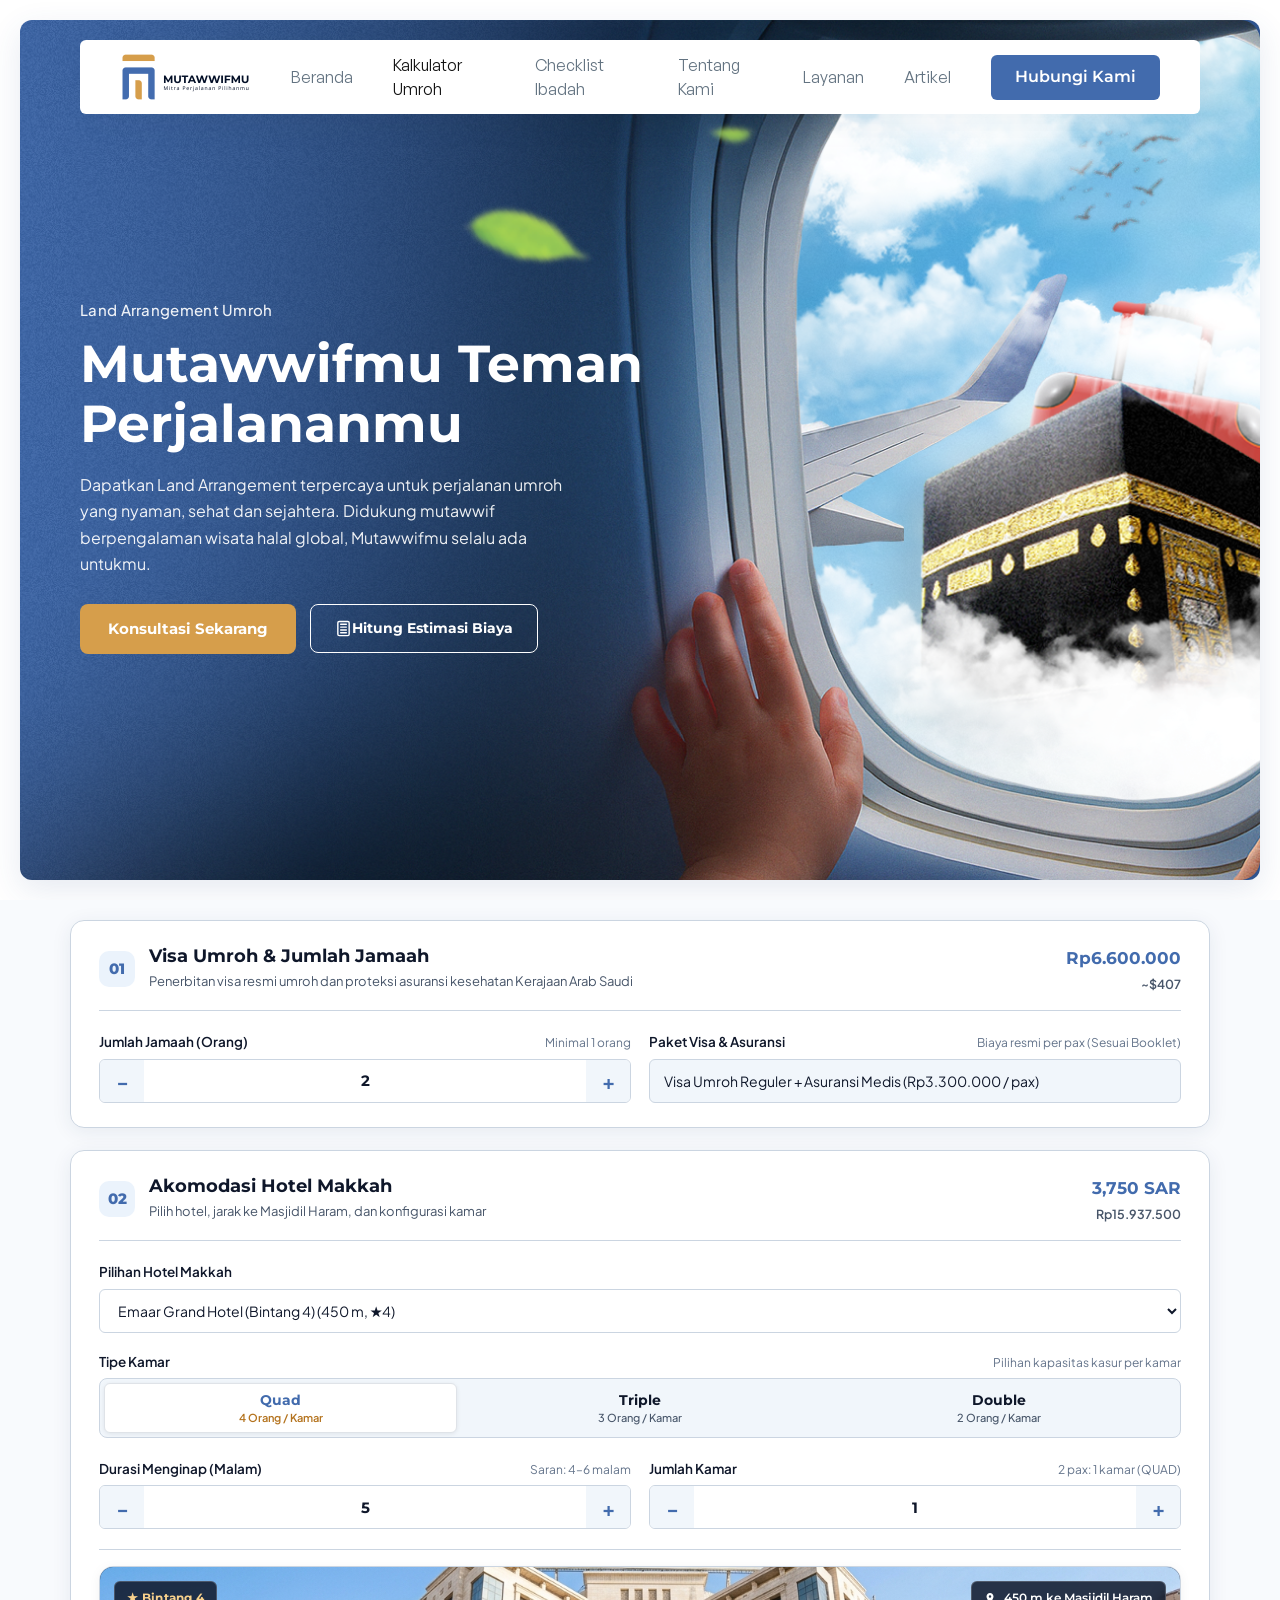
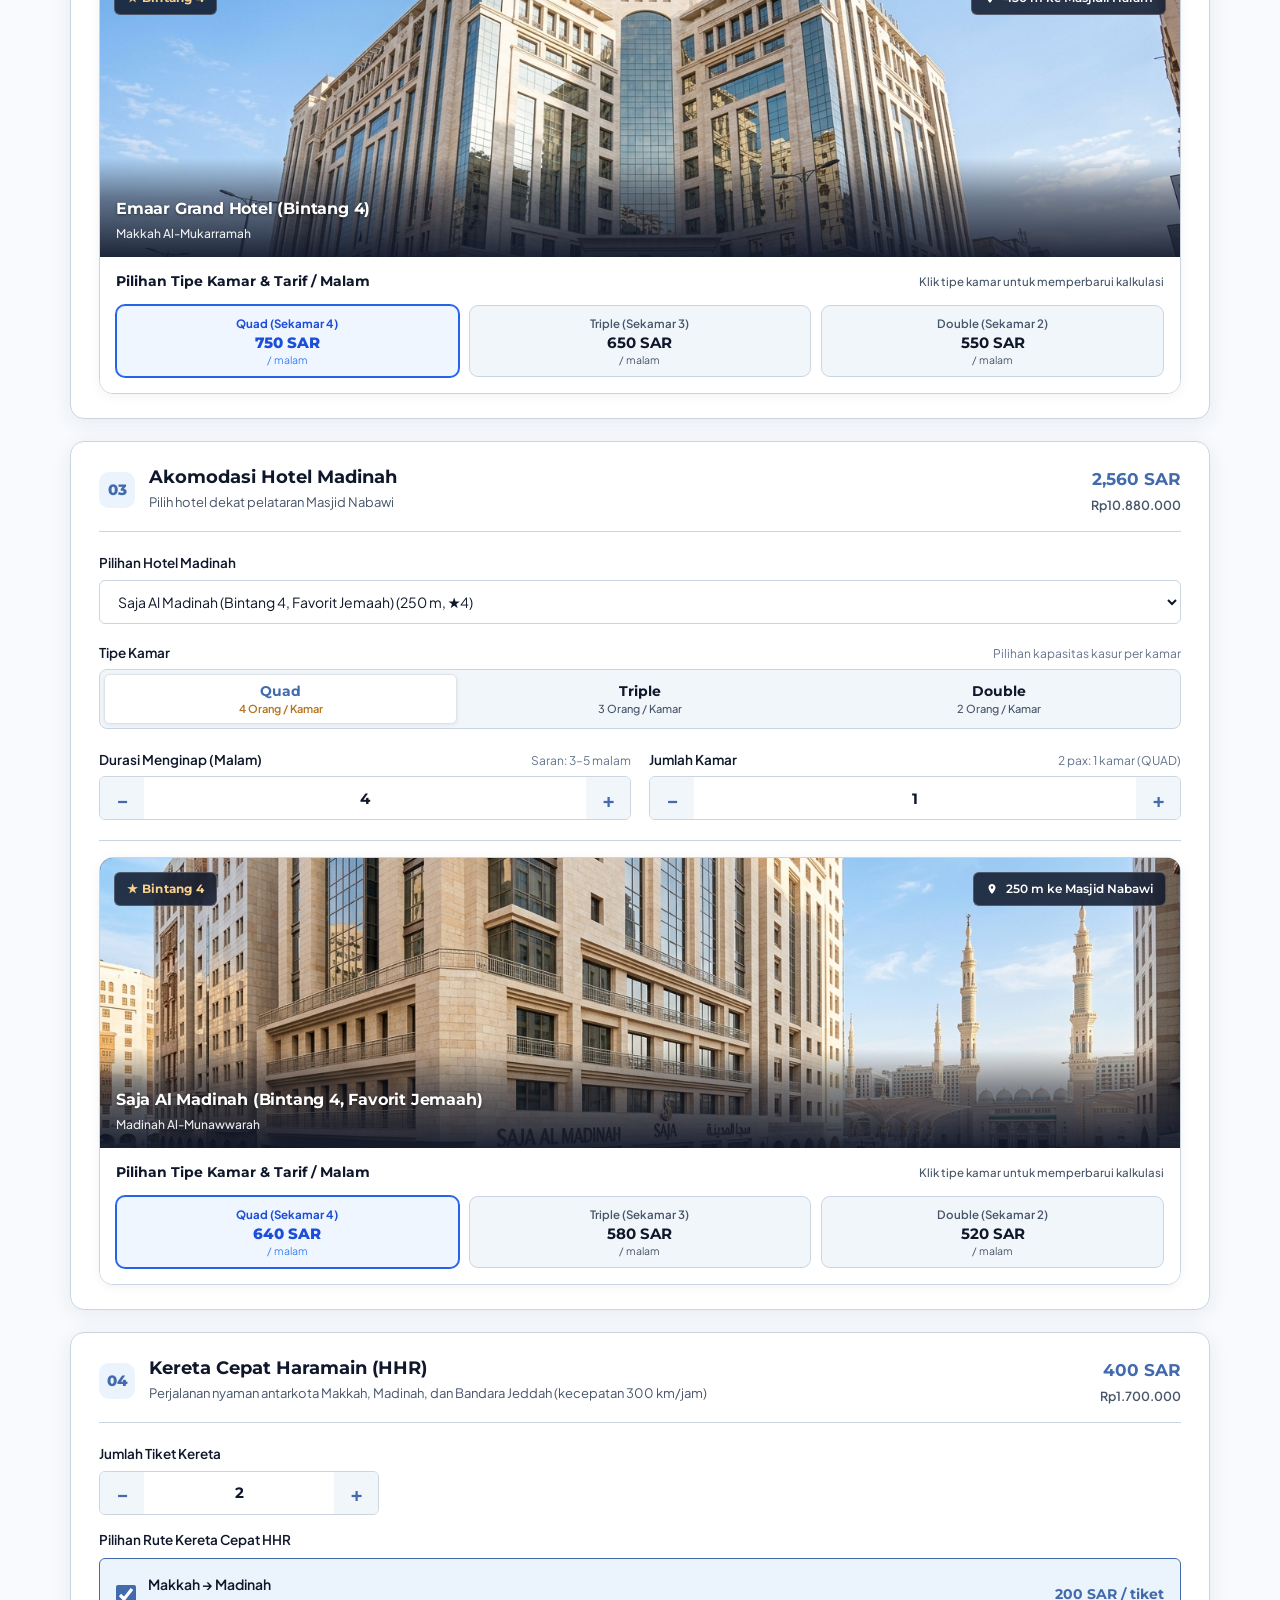
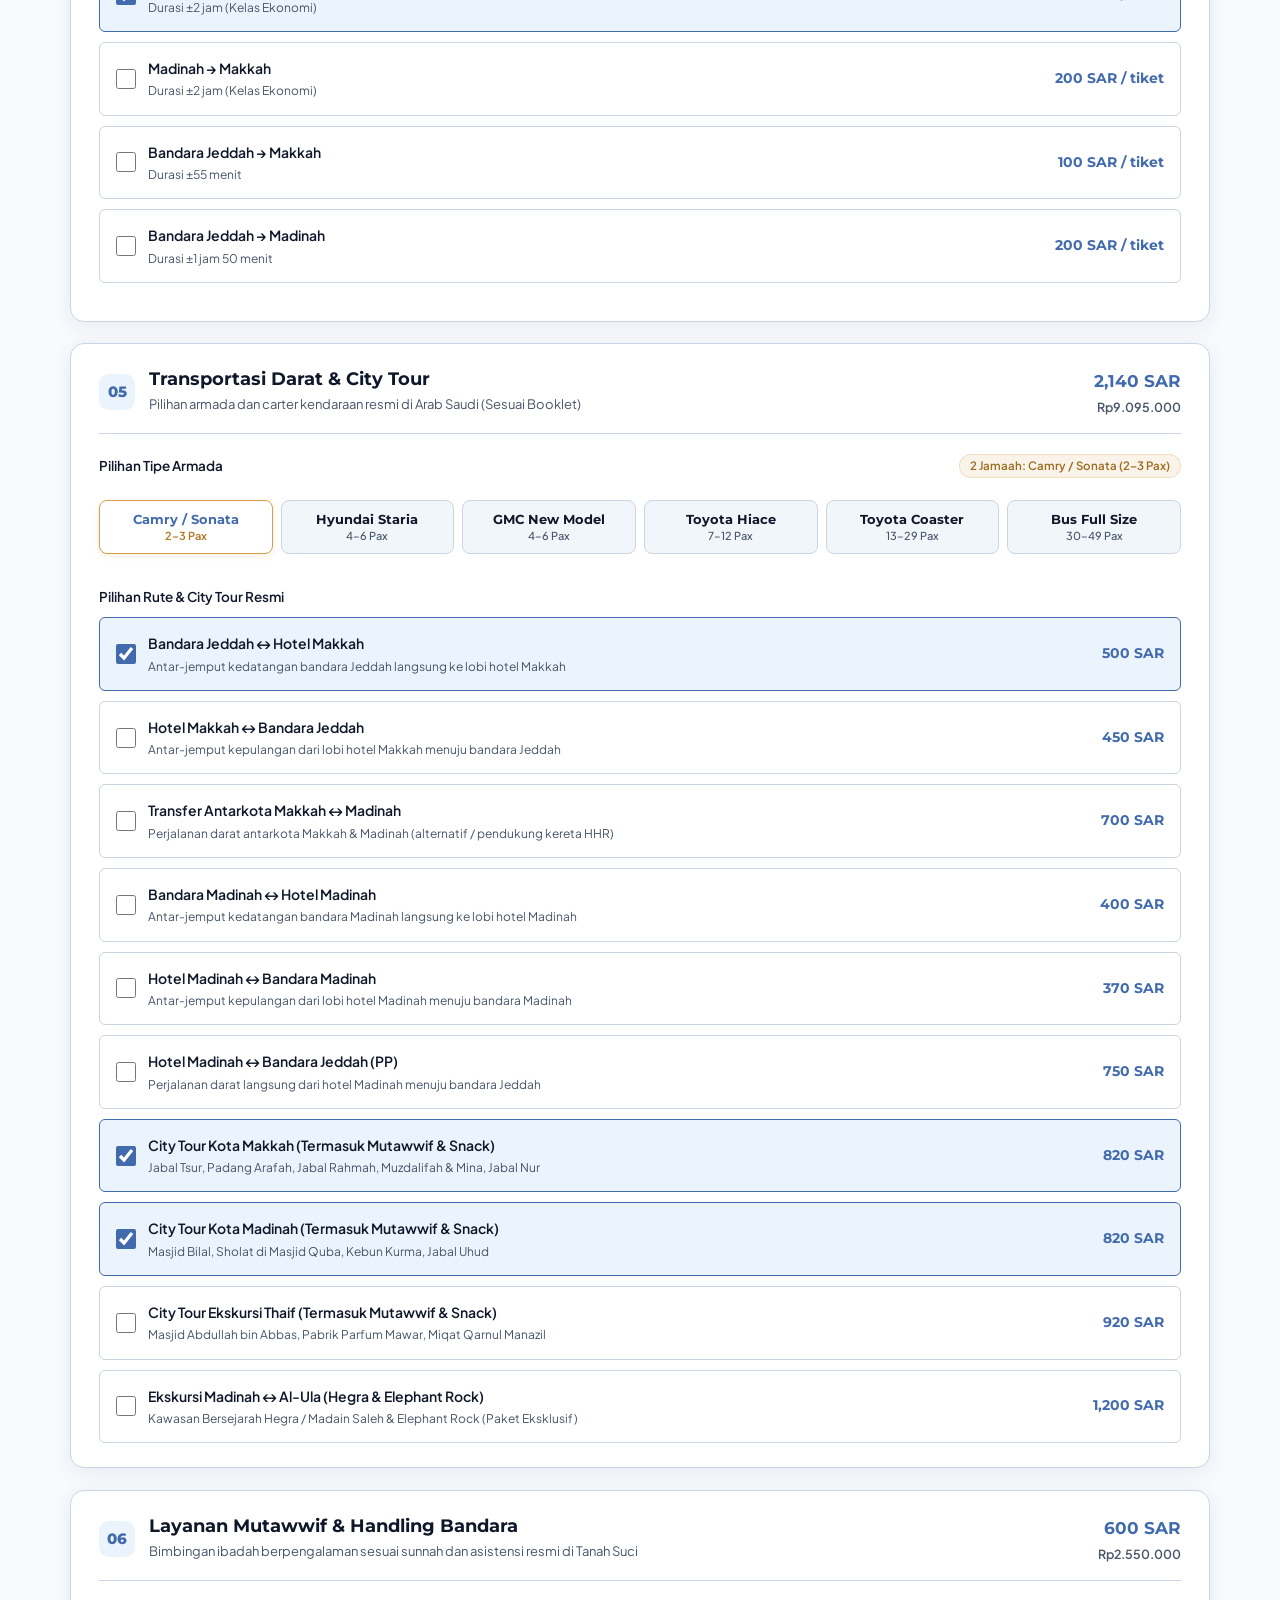
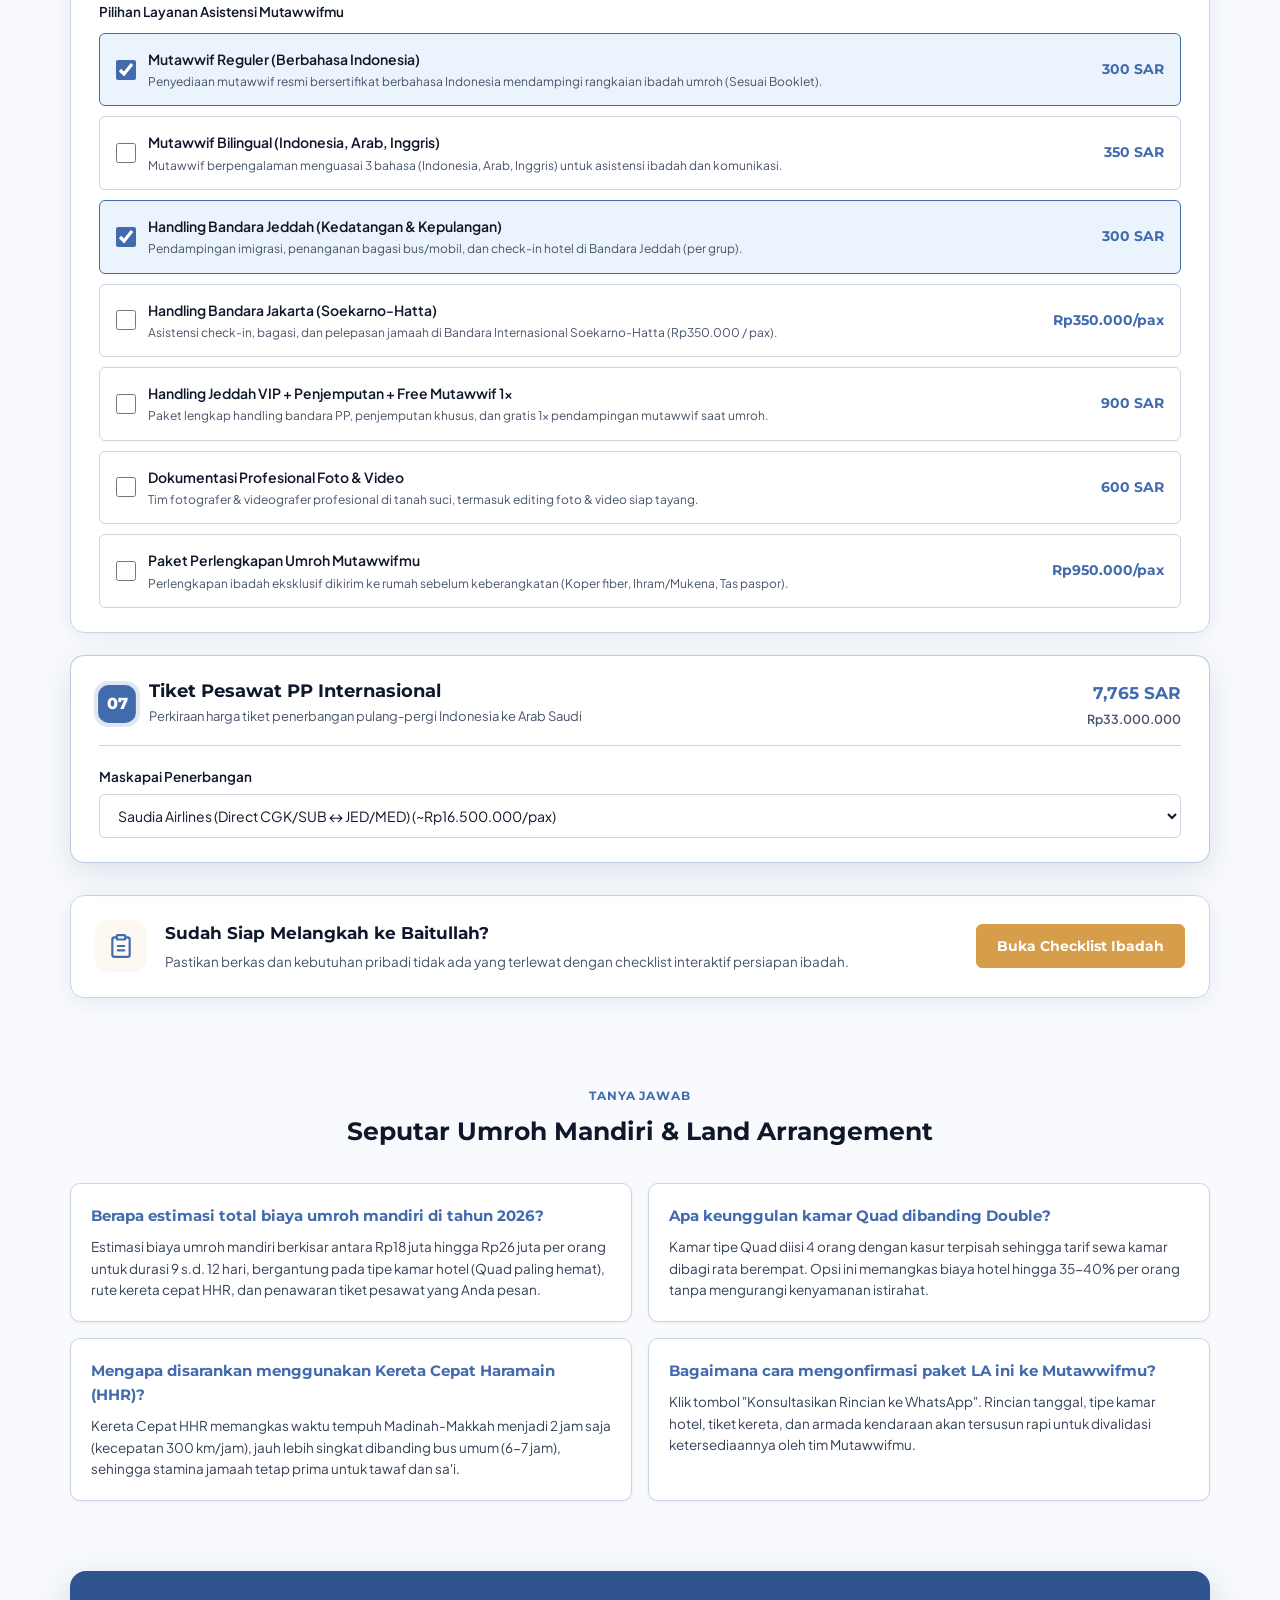
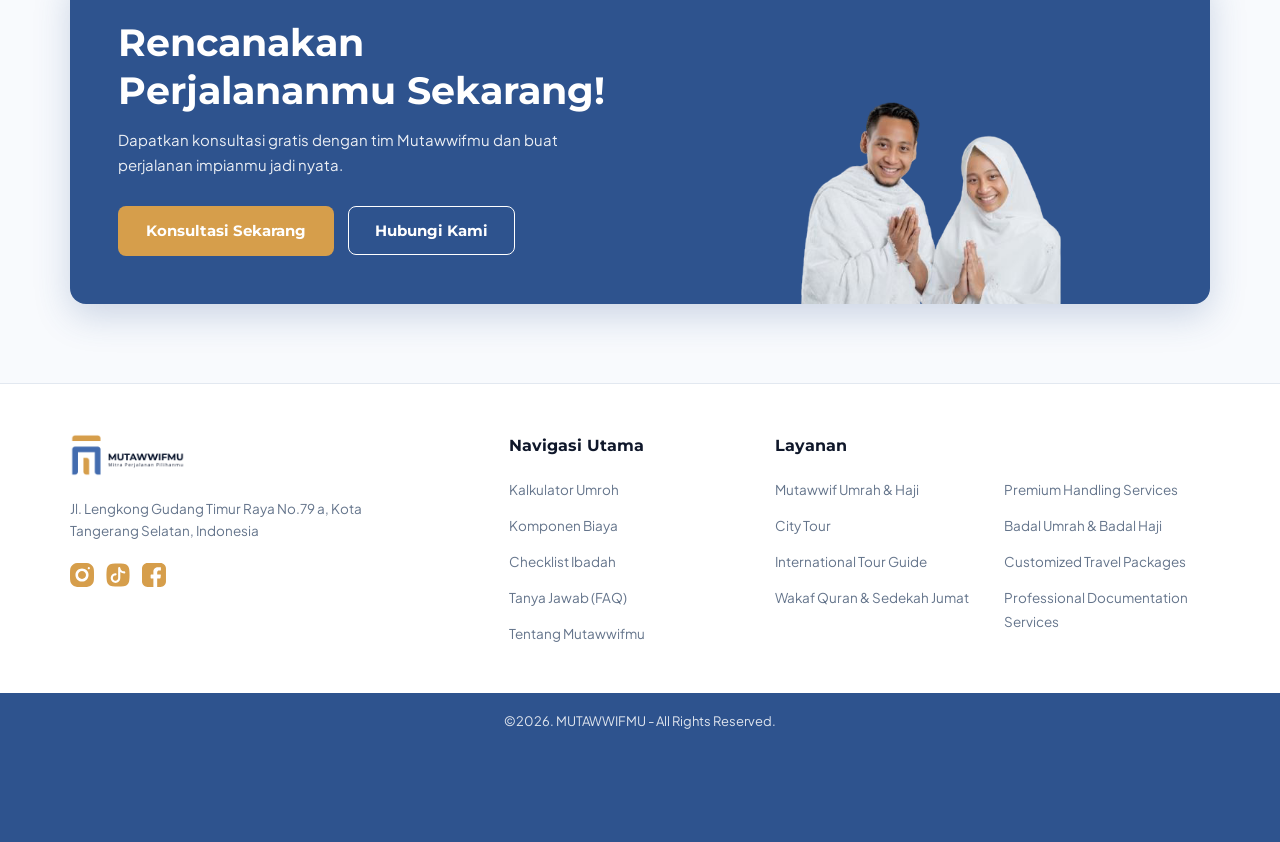
==== commit 634f218f: "feat: implement live daily SAR to IDR rate with safety buffer (Option B) and remove transparent indi" ====
--- a/index.html
+++ b/index.html
@@ -17,7 +17,7 @@
   <link rel="stylesheet" href="https://fonts.googleapis.com/css2?family=Montserrat:ital,wght@0,400;0,500;0,600;0,700;0,800;1,400;1,600&family=Plus+Jakarta+Sans:wght@400;500;600;700;800&display=swap">
   <link rel="preload" href="assets/fonts/GeneralSans-SemiBold.woff2" as="font" type="font/woff2" crossorigin>
   <link rel="preload" href="assets/fonts/GeneralSans-Regular.woff2" as="font" type="font/woff2" crossorigin>
-  <link rel="stylesheet" href="css/style.css?v=20260929_v4">
+  <link rel="stylesheet" href="css/style.css?v=20260929_v5">
 </head>
 <body>
 
@@ -66,11 +66,6 @@
               Hitung Estimasi Biaya
             </a>
           </div>
-          <div class="rate-pills">
-            <span class="rate-chip">Kurs SAR: <b>1 SAR ≈ Rp4.250</b></span>
-            <span class="rate-chip">Kurs USD: <b>1 USD ≈ Rp16.200</b></span>
-            <span class="rate-chip">Mitra Resmi: <b>Mutawwifmu Global</b></span>
-          </div>
         </div>
       </div>
     </div>
--- a/css/style.css
+++ b/css/style.css
@@ -2067,33 +2067,38 @@
     padding-bottom: 0;
   }
 
-  /* Sticky Summary Bar on Tablet/Mobile (Floating Rounded Dock - Safe from Screen Curved Corners) */
+  /* Sticky Summary Bar on Tablet/Mobile (Solid Bottom Sheet - Full Width & Bottom Edge) */
   .sticky-summary {
     position: fixed;
-    bottom: max(12px, env(safe-area-inset-bottom, 12px));
-    left: max(10px, env(safe-area-inset-left, 10px));
-    right: max(10px, env(safe-area-inset-right, 10px));
-    width: auto;
-    max-width: 500px;
+    bottom: 0;
+    left: 0;
+    right: 0;
+    width: 100%;
+    max-width: 100%;
+    margin: 0;
+    padding: 10px 16px max(18px, calc(12px + env(safe-area-inset-bottom, 0px)));
+    border-radius: 16px 16px 0 0;
+    background: #1C355E;
+    border-top: 1.5px solid rgba(214, 158, 75, 0.45);
+    border-left: none;
+    border-right: none;
+    border-bottom: none;
+    box-shadow: 0 -8px 28px rgba(10, 20, 40, 0.38);
+    z-index: 999;
+  }
+
+  body.has-scroll-anim .sticky-summary:not(.is-visible) {
+    transform: translate3d(0, calc(100% + 10px), 0);
+  }
+
+  .summary-inner {
+    max-width: 520px;
     margin: 0 auto;
-    padding: 10px 12px 10px;
-    border-radius: 16px;
-    background: linear-gradient(135deg, #1C355E 0%, #2A4D82 100%);
-    border: 1px solid rgba(214, 158, 75, 0.45);
-    box-shadow: 0 10px 30px rgba(10, 20, 40, 0.45), 0 2px 8px rgba(0, 0, 0, 0.2);
-    z-index: 999;
-  }
-
-  body.has-scroll-anim .sticky-summary:not(.is-visible) {
-    transform: translate3d(0, calc(100% + 40px), 0);
-  }
-
-  .summary-inner {
+    width: 100%;
     flex-direction: column;
     align-items: stretch;
     gap: 6px;
     padding: 0;
-    width: 100%;
   }
 
   .summary-numbers {
@@ -2125,36 +2130,64 @@
 
   .summary-cta-group {
     display: grid;
-    grid-template-columns: 1fr 1fr 1.7fr;
+    grid-template-columns: 1fr 1fr 1.75fr;
     gap: 6px;
     width: 100%;
+    align-items: center;
   }
 
   .btn-reset-summary {
-    min-height: 38px;
-    padding: 6px 6px;
+    min-height: 40px;
+    padding: 6px 8px;
     font-size: 11.5px;
+    font-weight: 600;
     width: 100%;
+    display: inline-flex;
+    align-items: center;
     justify-content: center;
     text-align: center;
     white-space: nowrap;
     border-radius: 8px;
-  }
-
-  .btn-whatsapp-cta {
-    min-height: 38px;
-    padding: 6px 10px;
-    font-size: 12px;
+    background: rgba(255, 255, 255, 0.12);
+    border: 1px solid rgba(255, 255, 255, 0.28);
+    color: #FFFFFF;
+    transition: background 0.15s ease, border-color 0.15s ease;
+  }
+
+  .btn-whatsapp-cta,
+  button.btn-whatsapp-cta,
+  a.btn-whatsapp-cta {
+    min-height: 40px;
+    padding: 6px 12px;
+    font-size: 12.5px;
+    font-weight: 700;
     width: 100%;
+    display: inline-flex;
+    align-items: center;
     justify-content: center;
     border-radius: 8px;
     gap: 6px;
     white-space: nowrap;
+    background: linear-gradient(135deg, #E2A64E 0%, #C78D38 100%);
+    border: 1px solid rgba(255, 235, 190, 0.35);
+    box-shadow: 0 2px 8px rgba(214, 158, 75, 0.35);
+    color: #FFFFFF !important;
+  }
+
+  .btn-whatsapp-cta:hover,
+  .btn-whatsapp-cta:active,
+  button.btn-whatsapp-cta:hover,
+  button.btn-whatsapp-cta:active,
+  a.btn-whatsapp-cta:hover,
+  a.btn-whatsapp-cta:active {
+    background: linear-gradient(135deg, #CCA043 0%, #B87E2C 100%);
+    box-shadow: 0 1px 4px rgba(214, 158, 75, 0.3);
   }
 
   .btn-whatsapp-cta svg {
-    width: 15px;
-    height: 15px;
+    width: 16px;
+    height: 16px;
+    flex-shrink: 0;
   }
 
   .btn-text-short {
@@ -2660,25 +2693,28 @@
     min-height: 44px;
   }
 
-  /* Sticky Summary Bar on Phone (Floating Dock Safe from Rounded Screen Corners) */
+  /* Sticky Summary Bar on Phone (Solid Bottom Sheet - Full Width & Bottom Edge) */
   .sticky-summary {
     position: fixed;
-    bottom: max(10px, env(safe-area-inset-bottom, 10px));
-    left: max(8px, env(safe-area-inset-left, 8px));
-    right: max(8px, env(safe-area-inset-right, 8px));
-    width: auto;
-    max-width: 480px;
-    margin: 0 auto;
-    padding: 8px 10px 8px;
-    border-radius: 14px;
-    background: linear-gradient(135deg, #1C355E 0%, #2A4D82 100%);
-    border: 1px solid rgba(214, 158, 75, 0.45);
-    box-shadow: 0 10px 30px rgba(10, 20, 40, 0.5), 0 2px 8px rgba(0, 0, 0, 0.2);
+    bottom: 0;
+    left: 0;
+    right: 0;
+    width: 100%;
+    max-width: 100%;
+    margin: 0;
+    padding: 9px 12px max(16px, calc(10px + env(safe-area-inset-bottom, 0px)));
+    border-radius: 16px 16px 0 0;
+    background: #1C355E;
+    border-top: 1.5px solid rgba(214, 158, 75, 0.45);
+    border-left: none;
+    border-right: none;
+    border-bottom: none;
+    box-shadow: 0 -8px 24px rgba(10, 20, 40, 0.35);
     z-index: 999;
   }
 
   body.has-scroll-anim .sticky-summary:not(.is-visible) {
-    transform: translate3d(0, calc(100% + 40px), 0);
+    transform: translate3d(0, calc(100% + 10px), 0);
   }
 
   .summary-inner {
@@ -2706,23 +2742,27 @@
 
   .summary-cta-group {
     display: grid;
-    grid-template-columns: 1fr 1fr 1.6fr;
+    grid-template-columns: 1fr 1fr 1.75fr;
     gap: 5px;
     width: 100%;
   }
 
   .btn-reset-summary {
     min-height: 38px;
-    padding: 5px 3px;
+    padding: 5px 4px;
     font-size: 11px;
-    border-radius: 6px;
-  }
-
-  .btn-whatsapp-cta {
+    border-radius: 8px;
+  }
+
+  .btn-whatsapp-cta,
+  button.btn-whatsapp-cta,
+  a.btn-whatsapp-cta {
     min-height: 38px;
-    padding: 5px 6px;
-    font-size: 11.5px;
-    border-radius: 6px;
+    padding: 5px 8px;
+    font-size: 12px;
+    font-weight: 700;
+    border-radius: 8px;
+    gap: 5px;
   }
 }
 
@@ -2804,13 +2844,22 @@
     font-size: 12px;
   }
 
-  /* Narrow Floating Summary */
+  /* Narrow Screen Summary Bar (Solid Bottom Sheet - Full Width & Bottom Edge) */
   .sticky-summary {
-    bottom: max(8px, env(safe-area-inset-bottom, 8px));
-    left: max(6px, env(safe-area-inset-left, 6px));
-    right: max(6px, env(safe-area-inset-right, 6px));
-    padding: 7px 9px 7px;
-    border-radius: 12px;
+    position: fixed;
+    bottom: 0;
+    left: 0;
+    right: 0;
+    width: 100%;
+    max-width: 100%;
+    margin: 0;
+    padding: 8px 10px max(16px, calc(10px + env(safe-area-inset-bottom, 0px)));
+    border-radius: 14px 14px 0 0;
+    background: #1C355E;
+    border-top: 1.5px solid rgba(214, 158, 75, 0.45);
+    border-left: none;
+    border-right: none;
+    border-bottom: none;
   }
 
   .summary-idr {
@@ -2823,22 +2872,26 @@
   }
 
   .summary-cta-group {
-    grid-template-columns: 1fr 1fr 1.5fr;
+    grid-template-columns: 1fr 1fr 1.75fr;
     gap: 4px;
   }
 
   .btn-reset-summary {
-    min-height: 36px;
+    min-height: 38px;
     padding: 4px 2px;
-    font-size: 10px;
-    border-radius: 6px;
-  }
-
-  .btn-whatsapp-cta {
-    min-height: 36px;
-    padding: 4px 5px;
-    font-size: 11px;
-    border-radius: 6px;
+    font-size: 10.5px;
+    border-radius: 8px;
+  }
+
+  .btn-whatsapp-cta,
+  button.btn-whatsapp-cta,
+  a.btn-whatsapp-cta {
+    min-height: 38px;
+    padding: 4px 6px;
+    font-size: 11.5px;
+    font-weight: 700;
+    border-radius: 8px;
+    gap: 4px;
   }
 }
 
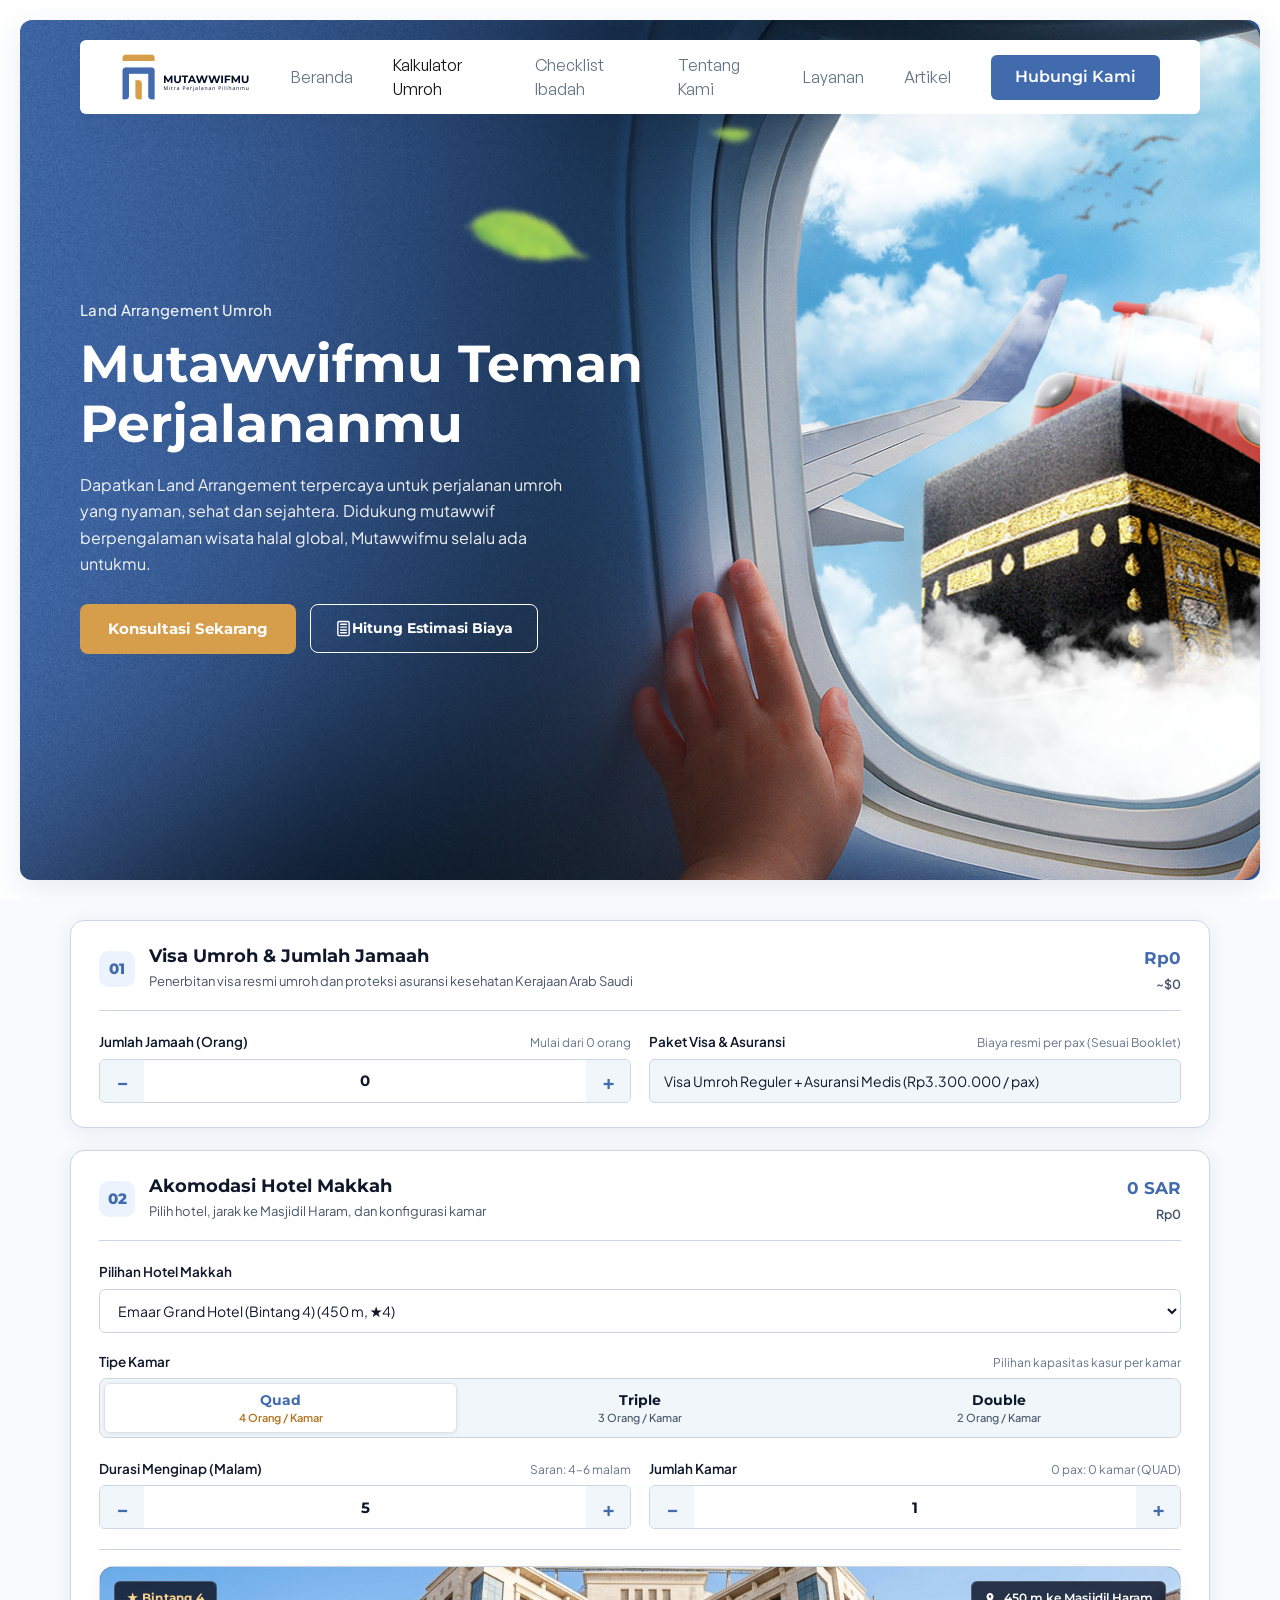
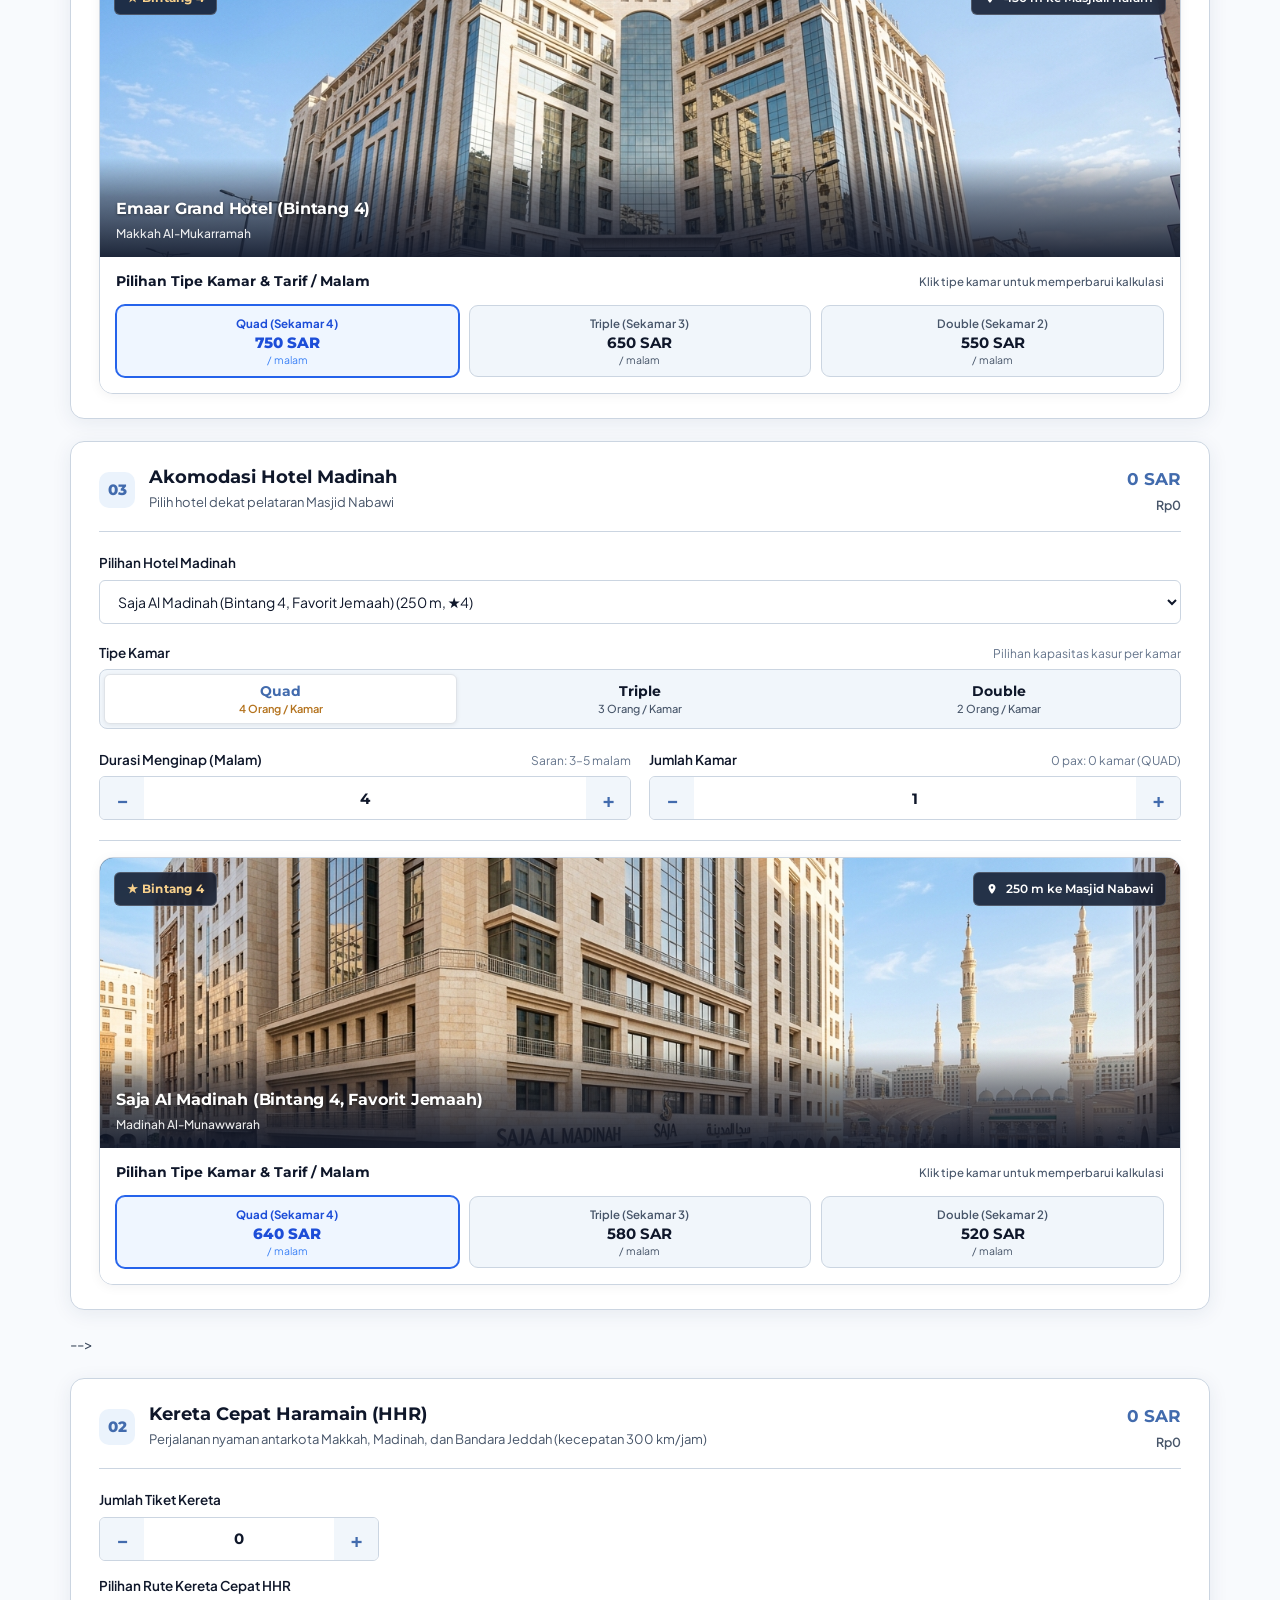
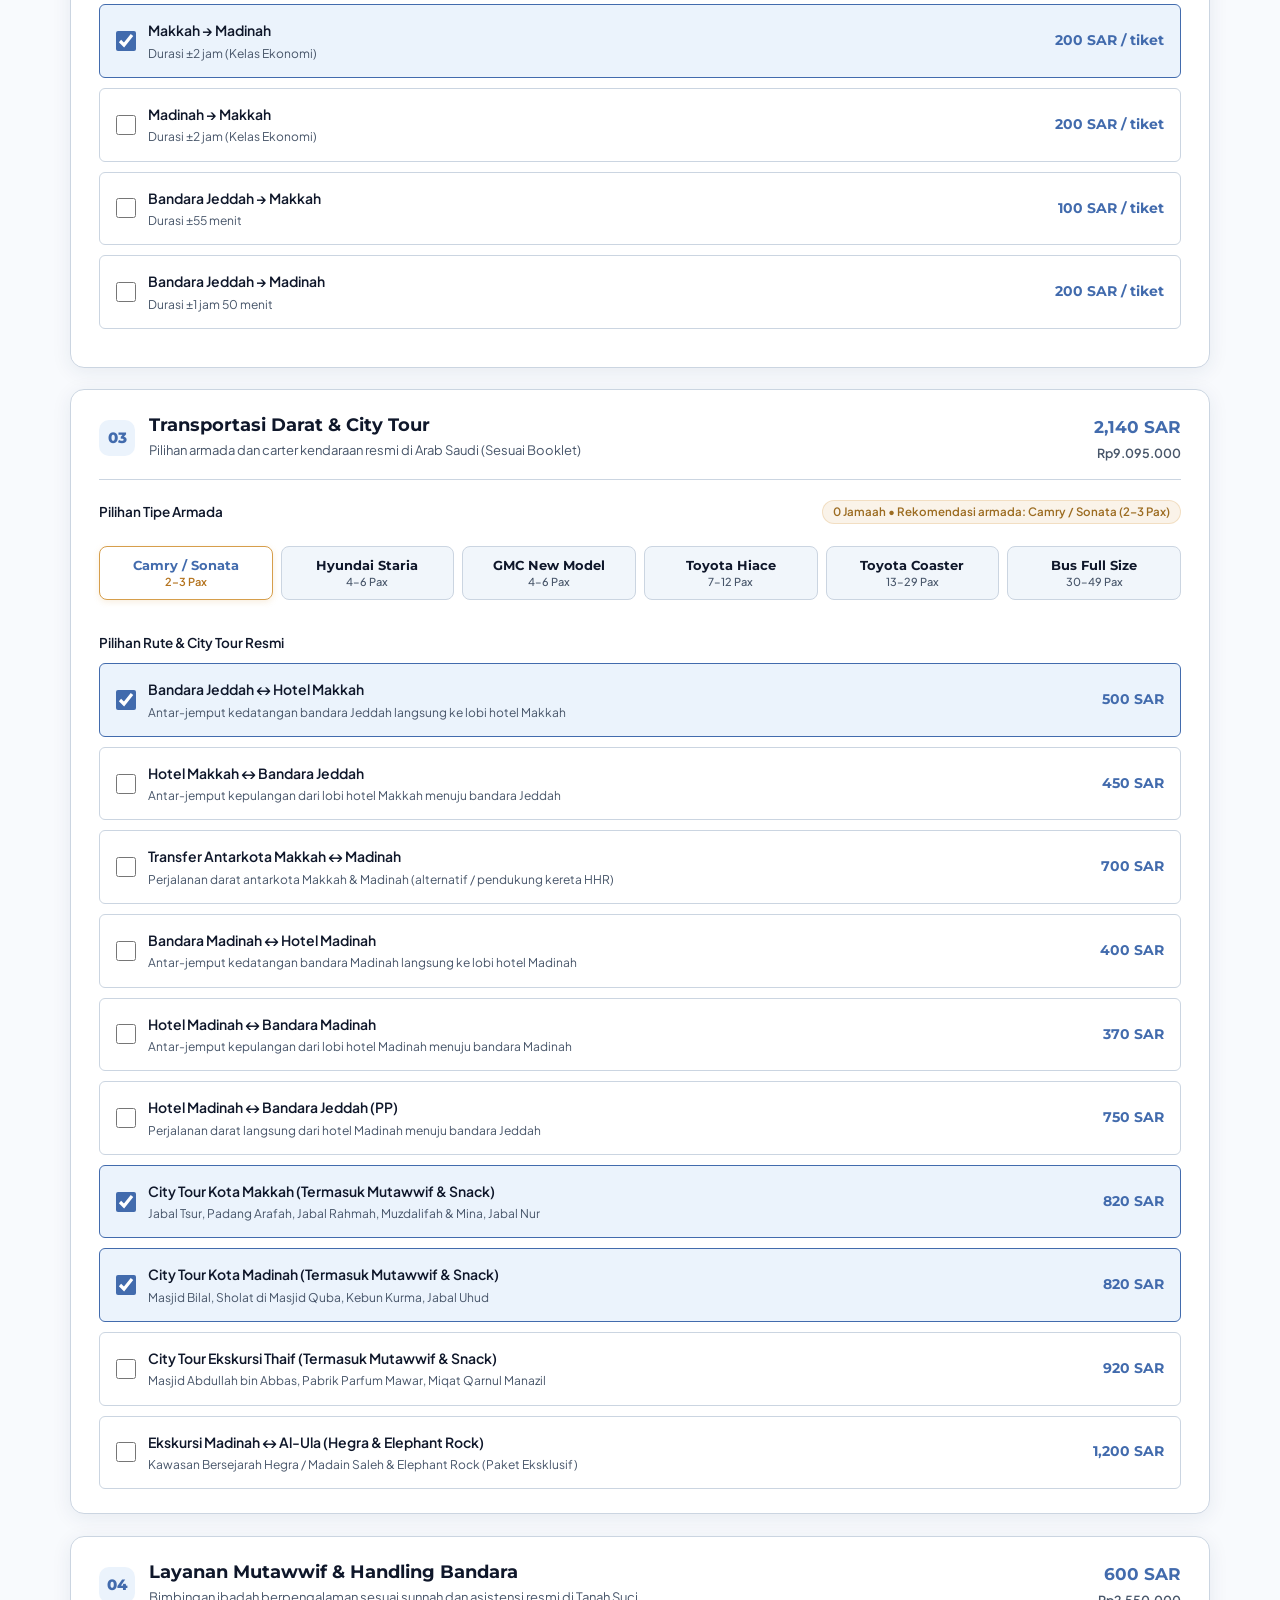
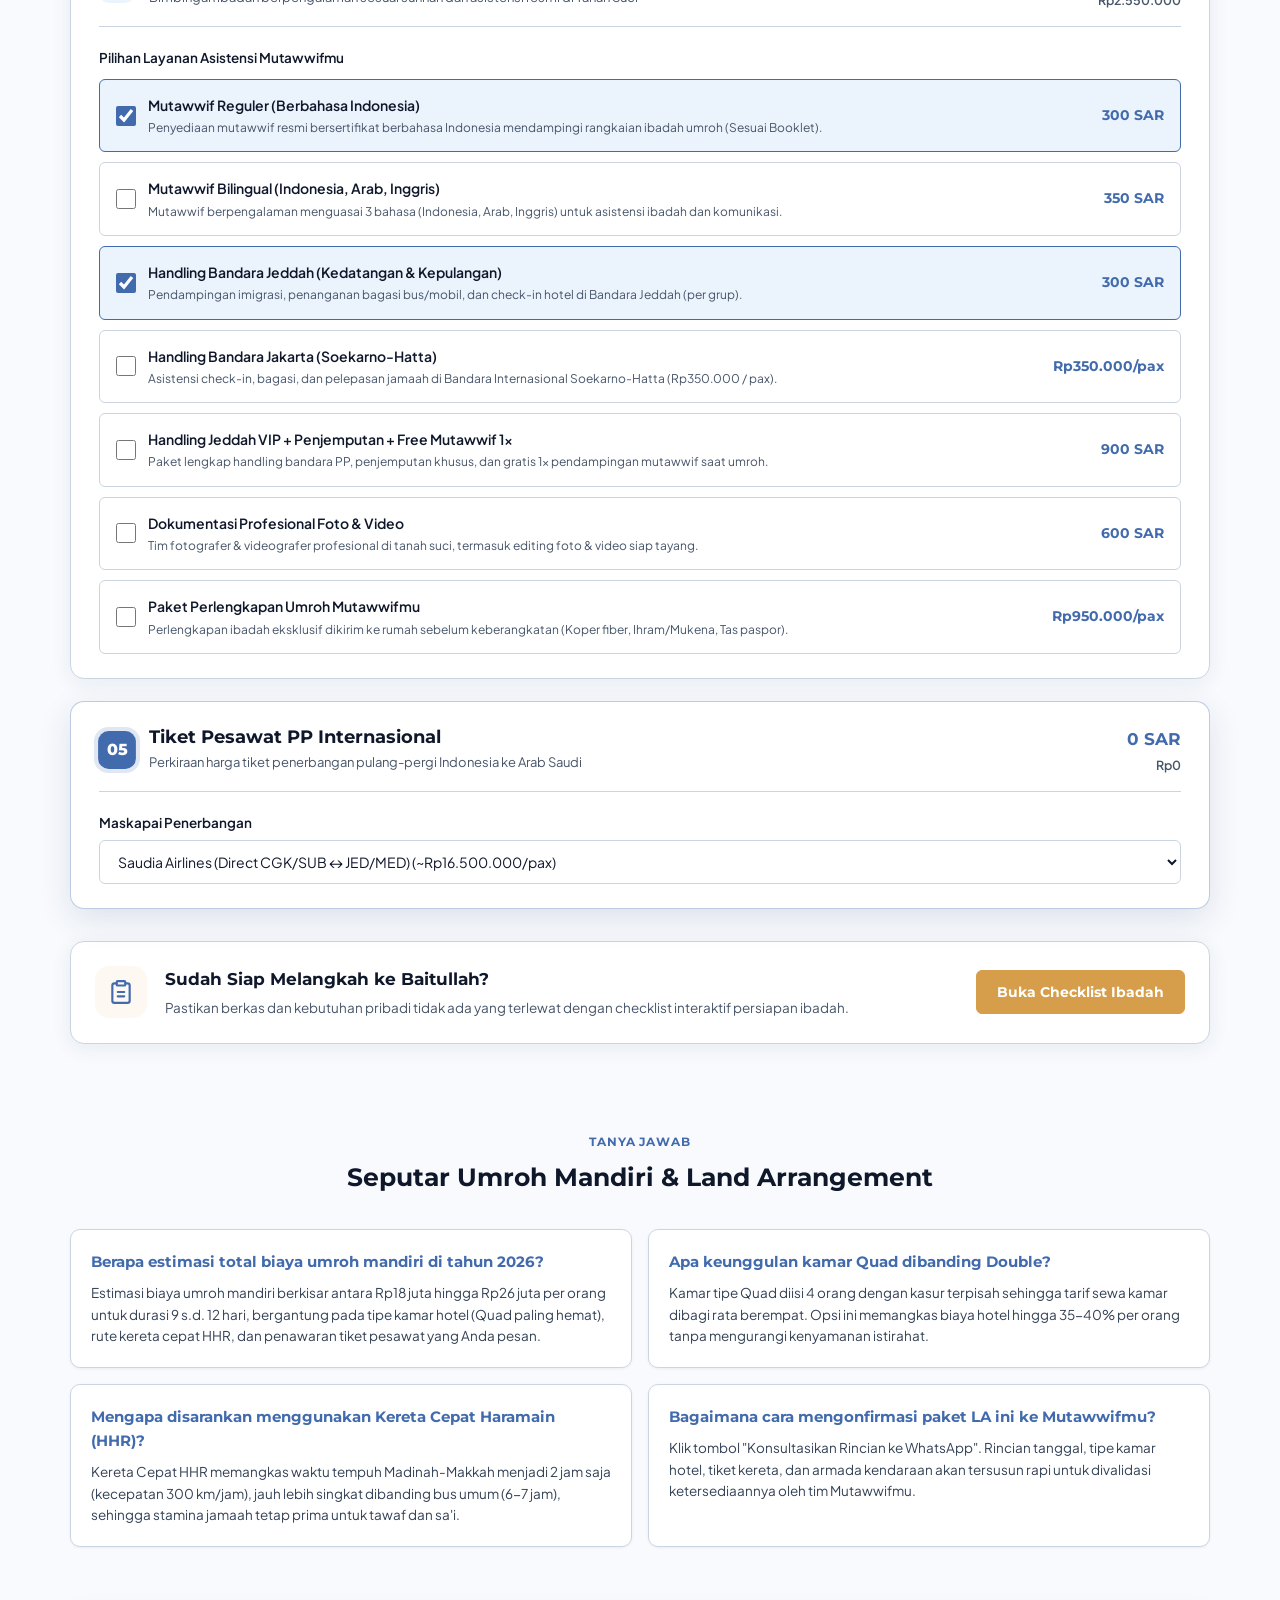
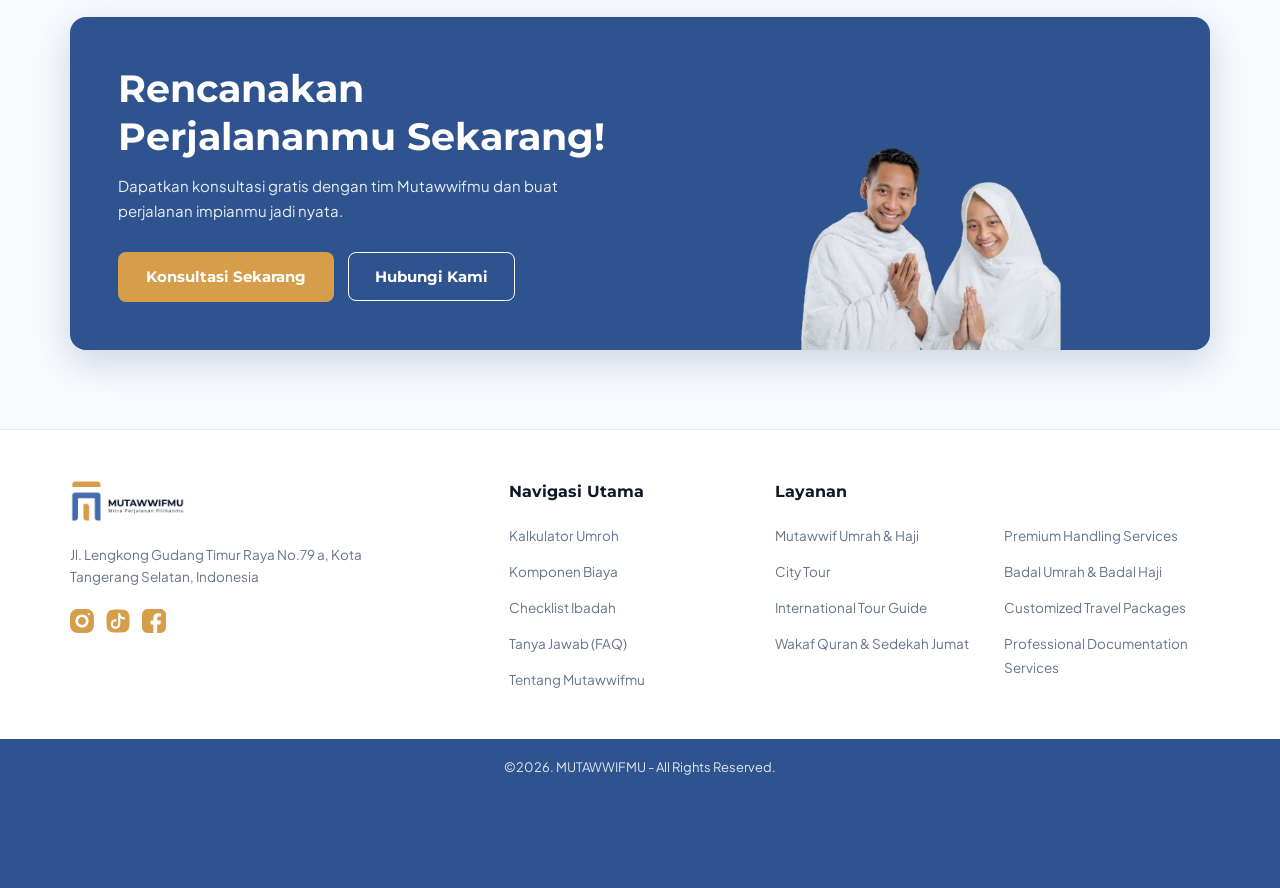
==== commit 251b6ab7: "feat: take out hotel sections and set stepper counters to start from 0" ====
--- a/index.html
+++ b/index.html
@@ -86,8 +86,8 @@
             </div>
           </div>
           <div class="card-subtotal">
-            <div class="sar-val" id="subtotal-visa-sar">$407</div>
-            <div class="idr-val" id="subtotal-visa-idr">Rp6.600.000</div>
+            <div class="sar-val" id="subtotal-visa-sar">$0</div>
+            <div class="idr-val" id="subtotal-visa-idr">Rp0</div>
           </div>
         </div>
 
@@ -95,11 +95,11 @@
           <div class="form-group">
             <label class="form-label" for="pax-count">
               <span>Jumlah Jamaah (Orang)</span>
-              <span class="hint">Minimal 1 orang</span>
+              <span class="hint">Mulai dari 0 orang</span>
             </label>
             <div class="stepper-wrap">
               <button type="button" class="stepper-btn stepper-minus" aria-label="Kurangi jumlah orang">−</button>
-              <input type="number" id="pax-count" class="stepper-input" value="2" min="1" max="50">
+              <input type="number" id="pax-count" class="stepper-input" value="0" min="0" max="50">
               <button type="button" class="stepper-btn stepper-plus" aria-label="Tambah jumlah orang">+</button>
             </div>
           </div>
@@ -114,7 +114,9 @@
         </div>
       </section>
 
-      <!-- Langkah 2: Akomodasi Makkah -->
+      <!-- Bagian Akomodasi Hotel Makkah & Madinah di-take out sementara sesuai permintaan -->
+      <!--
+<!-- Langkah 2: Akomodasi Makkah -->
       <section class="calc-card" id="card-step-makkah">
         <div class="card-header">
           <div class="step-info">
@@ -260,19 +262,21 @@
         <div id="hotel-madinah-info" class="hotel-showcase-wrap"></div>
       </section>
 
-      <!-- Langkah 4: Kereta Cepat Haramain (HHR) -->
+            -->
+
+<!-- Langkah 2: Kereta Cepat Haramain (HHR) -->
       <section class="calc-card" id="card-step-hhr">
         <div class="card-header">
           <div class="step-info">
-            <div class="step-num">04</div>
+            <div class="step-num">02</div>
             <div>
               <h2 class="card-title">Kereta Cepat Haramain (HHR)</h2>
               <p class="card-subtitle">Perjalanan nyaman antarkota Makkah, Madinah, dan Bandara Jeddah (kecepatan 300 km/jam)</p>
             </div>
           </div>
           <div class="card-subtotal">
-            <div class="sar-val" id="subtotal-hhr-sar">380 SAR</div>
-            <div class="idr-val" id="subtotal-hhr-idr">Rp1.615.000</div>
+            <div class="sar-val" id="subtotal-hhr-sar">0 SAR</div>
+            <div class="idr-val" id="subtotal-hhr-idr">Rp0</div>
           </div>
         </div>
 
@@ -281,7 +285,7 @@
             <label class="form-label" for="hhr-tickets">Jumlah Tiket Kereta</label>
             <div class="stepper-wrap">
               <button type="button" class="stepper-btn stepper-minus" aria-label="Kurangi tiket kereta">−</button>
-              <input type="number" id="hhr-tickets" class="stepper-input" value="2" min="1" max="50">
+              <input type="number" id="hhr-tickets" class="stepper-input" value="0" min="0" max="50">
               <button type="button" class="stepper-btn stepper-plus" aria-label="Tambah tiket kereta">+</button>
             </div>
           </div>
@@ -290,11 +294,11 @@
         </div>
       </section>
 
-      <!-- Langkah 5: Transportasi Darat & Ziarah -->
+      <!-- Langkah 3: Transportasi Darat & Ziarah -->
       <section class="calc-card" id="card-step-transport">
         <div class="card-header">
           <div class="step-info">
-            <div class="step-num">05</div>
+            <div class="step-num">03</div>
             <div>
               <h2 class="card-title">Transportasi Darat &amp; City Tour</h2>
               <p class="card-subtitle">Pilihan armada dan carter kendaraan resmi di Arab Saudi (Sesuai Booklet)</p>
@@ -320,11 +324,11 @@
         </div>
       </section>
 
-      <!-- Langkah 6: Layanan Mutawwif & Handling -->
+      <!-- Langkah 4: Layanan Mutawwif & Handling -->
       <section class="calc-card" id="card-step-mutawwif">
         <div class="card-header">
           <div class="step-info">
-            <div class="step-num">06</div>
+            <div class="step-num">04</div>
             <div>
               <h2 class="card-title">Layanan Mutawwif &amp; Handling Bandara</h2>
               <p class="card-subtitle">Bimbingan ibadah berpengalaman sesuai sunnah dan asistensi resmi di Tanah Suci</p>
@@ -342,19 +346,19 @@
         </div>
       </section>
 
-      <!-- Langkah 7: Estimasi Tiket Pesawat PP -->
+      <!-- Langkah 5: Estimasi Tiket Pesawat PP -->
       <section class="calc-card" id="card-step-flight">
         <div class="card-header">
           <div class="step-info">
-            <div class="step-num">07</div>
+            <div class="step-num">05</div>
             <div>
               <h2 class="card-title">Tiket Pesawat PP Internasional</h2>
               <p class="card-subtitle">Perkiraan harga tiket penerbangan pulang-pergi Indonesia ke Arab Saudi</p>
             </div>
           </div>
           <div class="card-subtotal">
-            <div class="sar-val" id="subtotal-flight-sar">3.411 SAR</div>
-            <div class="idr-val" id="subtotal-flight-idr">Rp29.000.000</div>
+            <div class="sar-val" id="subtotal-flight-sar">0 SAR</div>
+            <div class="idr-val" id="subtotal-flight-idr">Rp0</div>
           </div>
         </div>
 
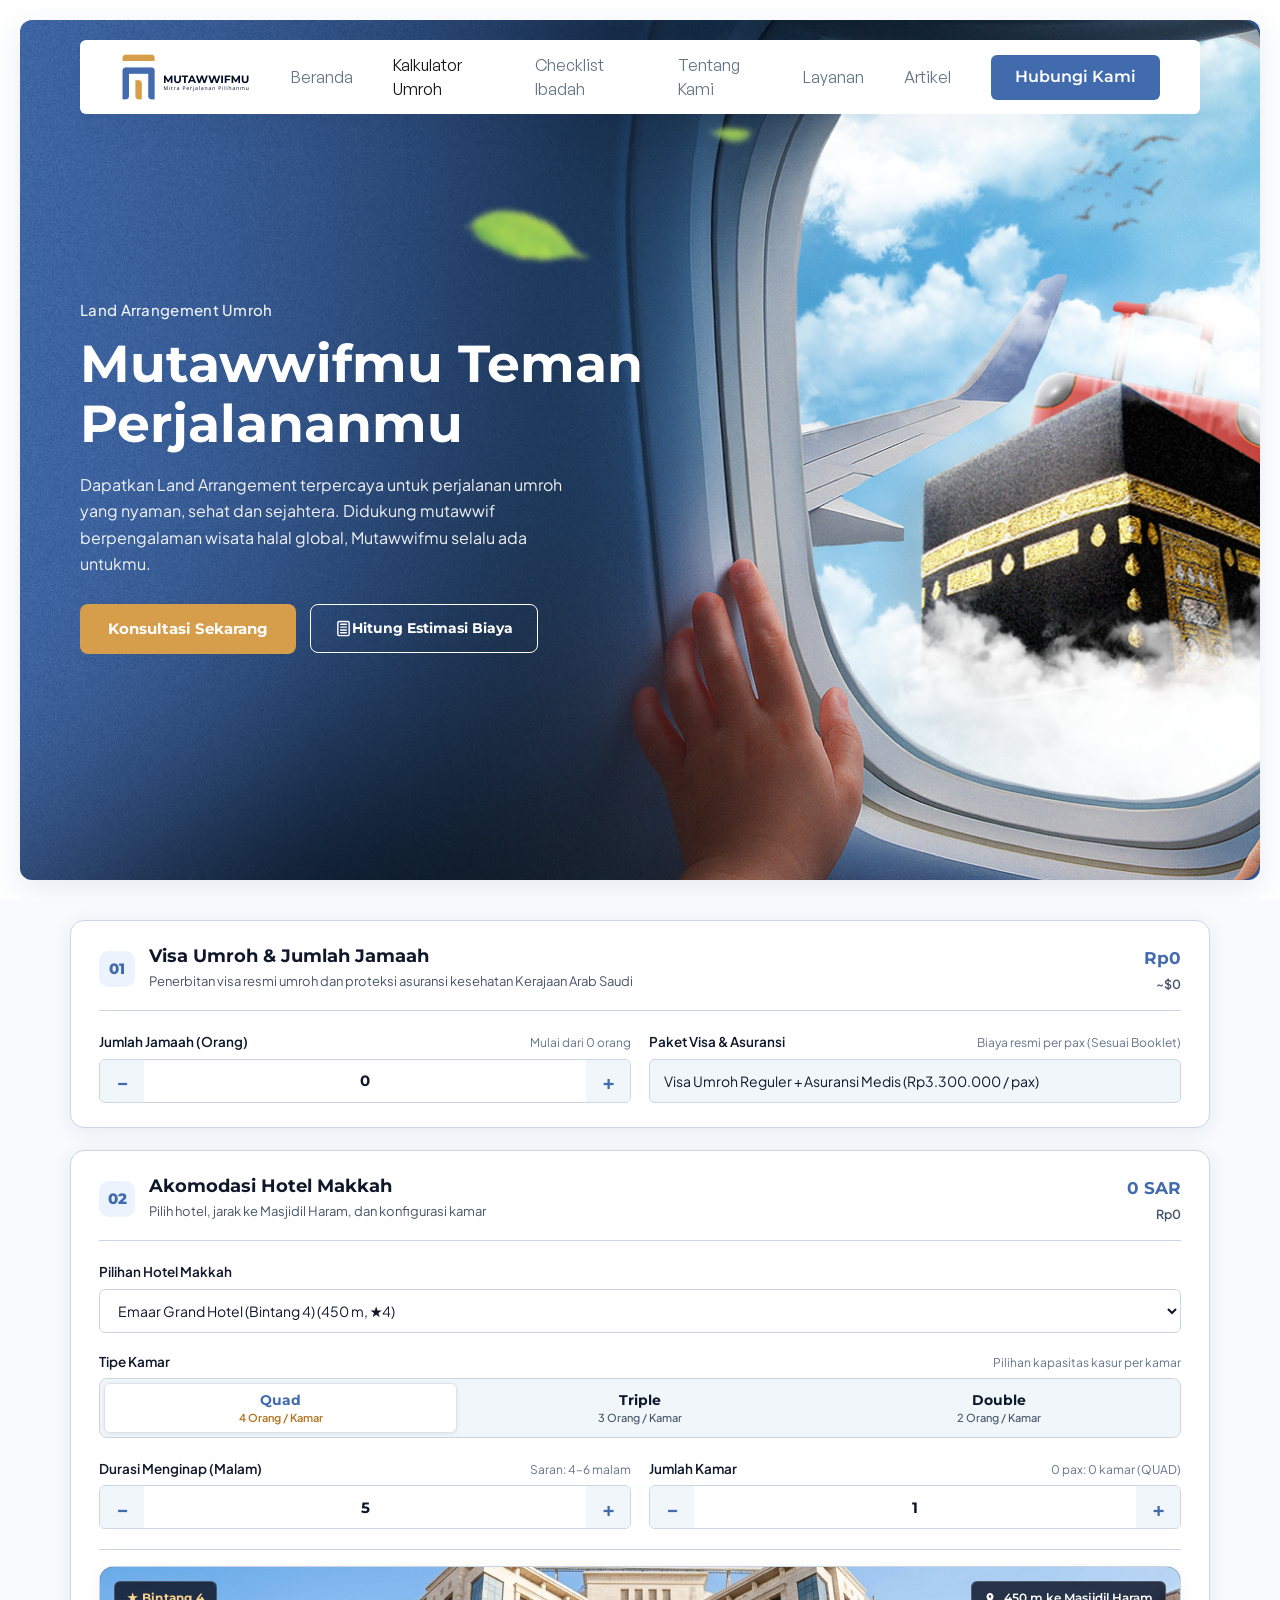
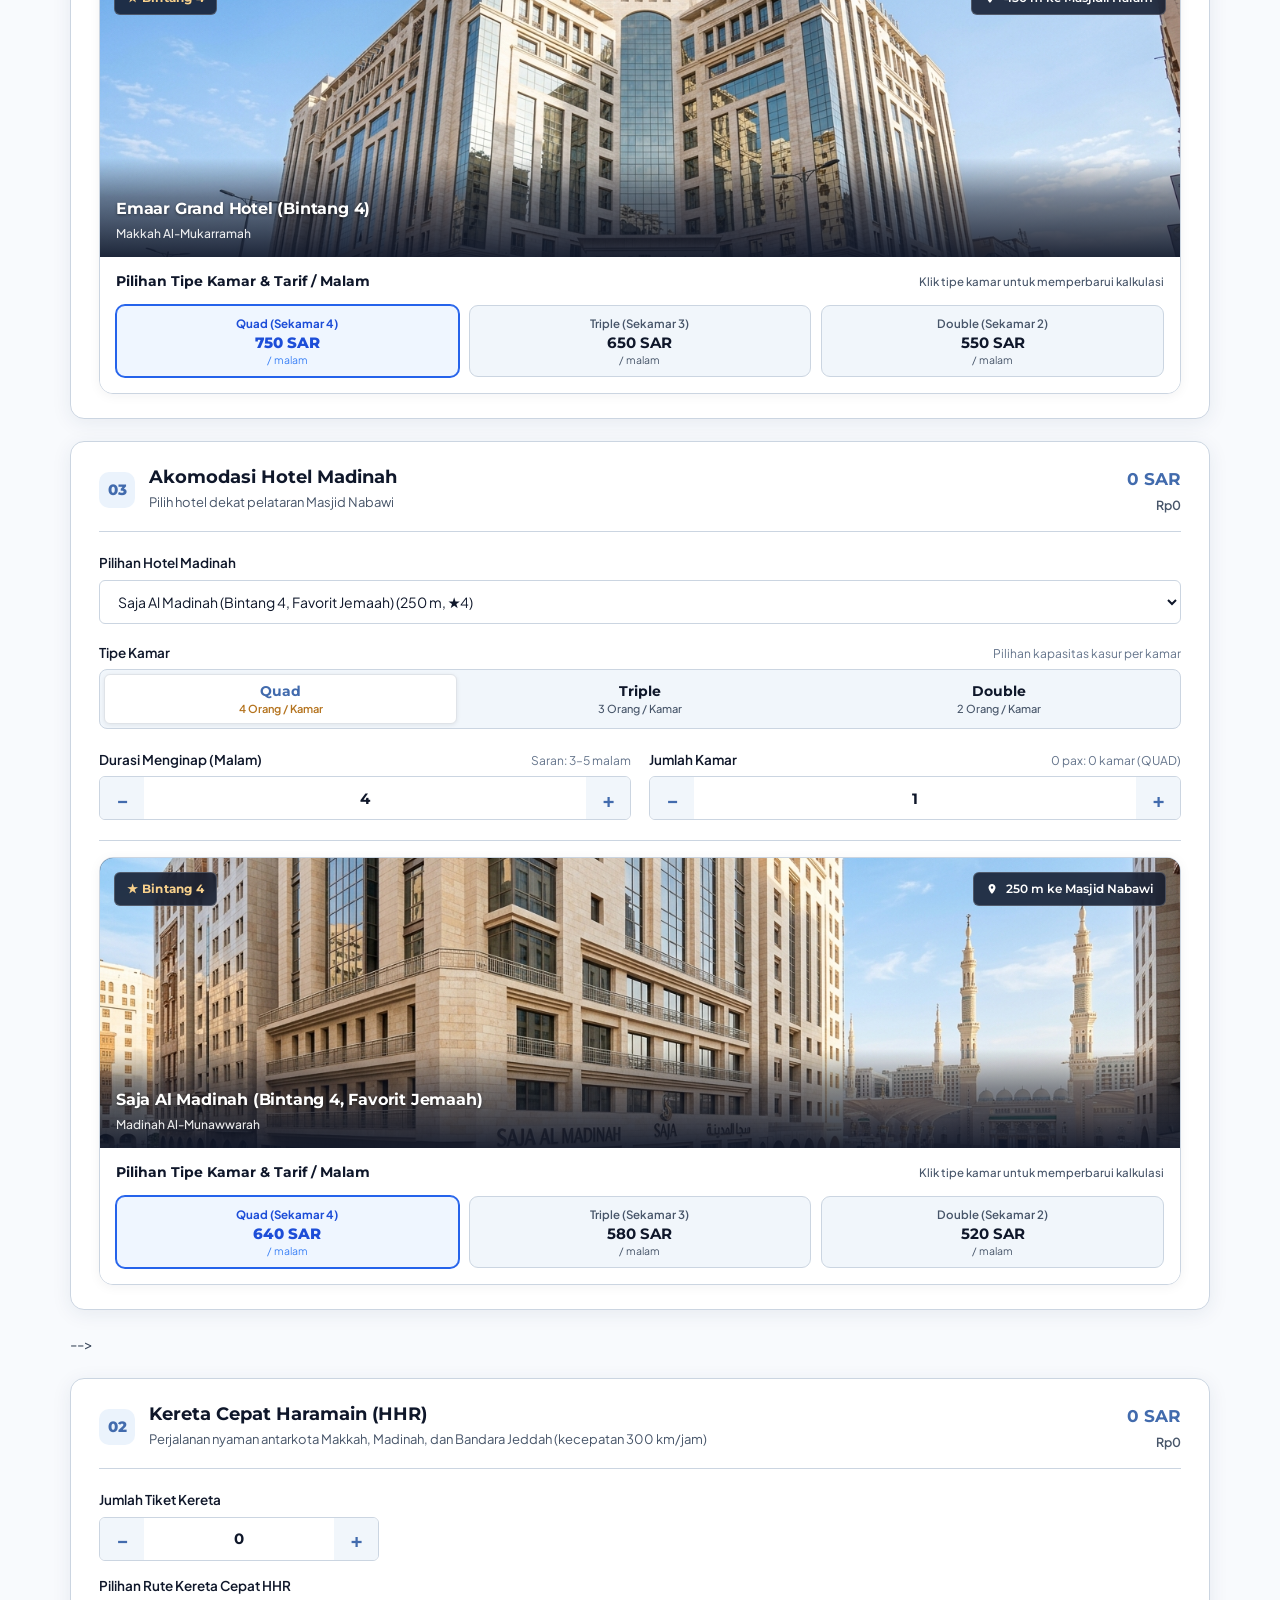
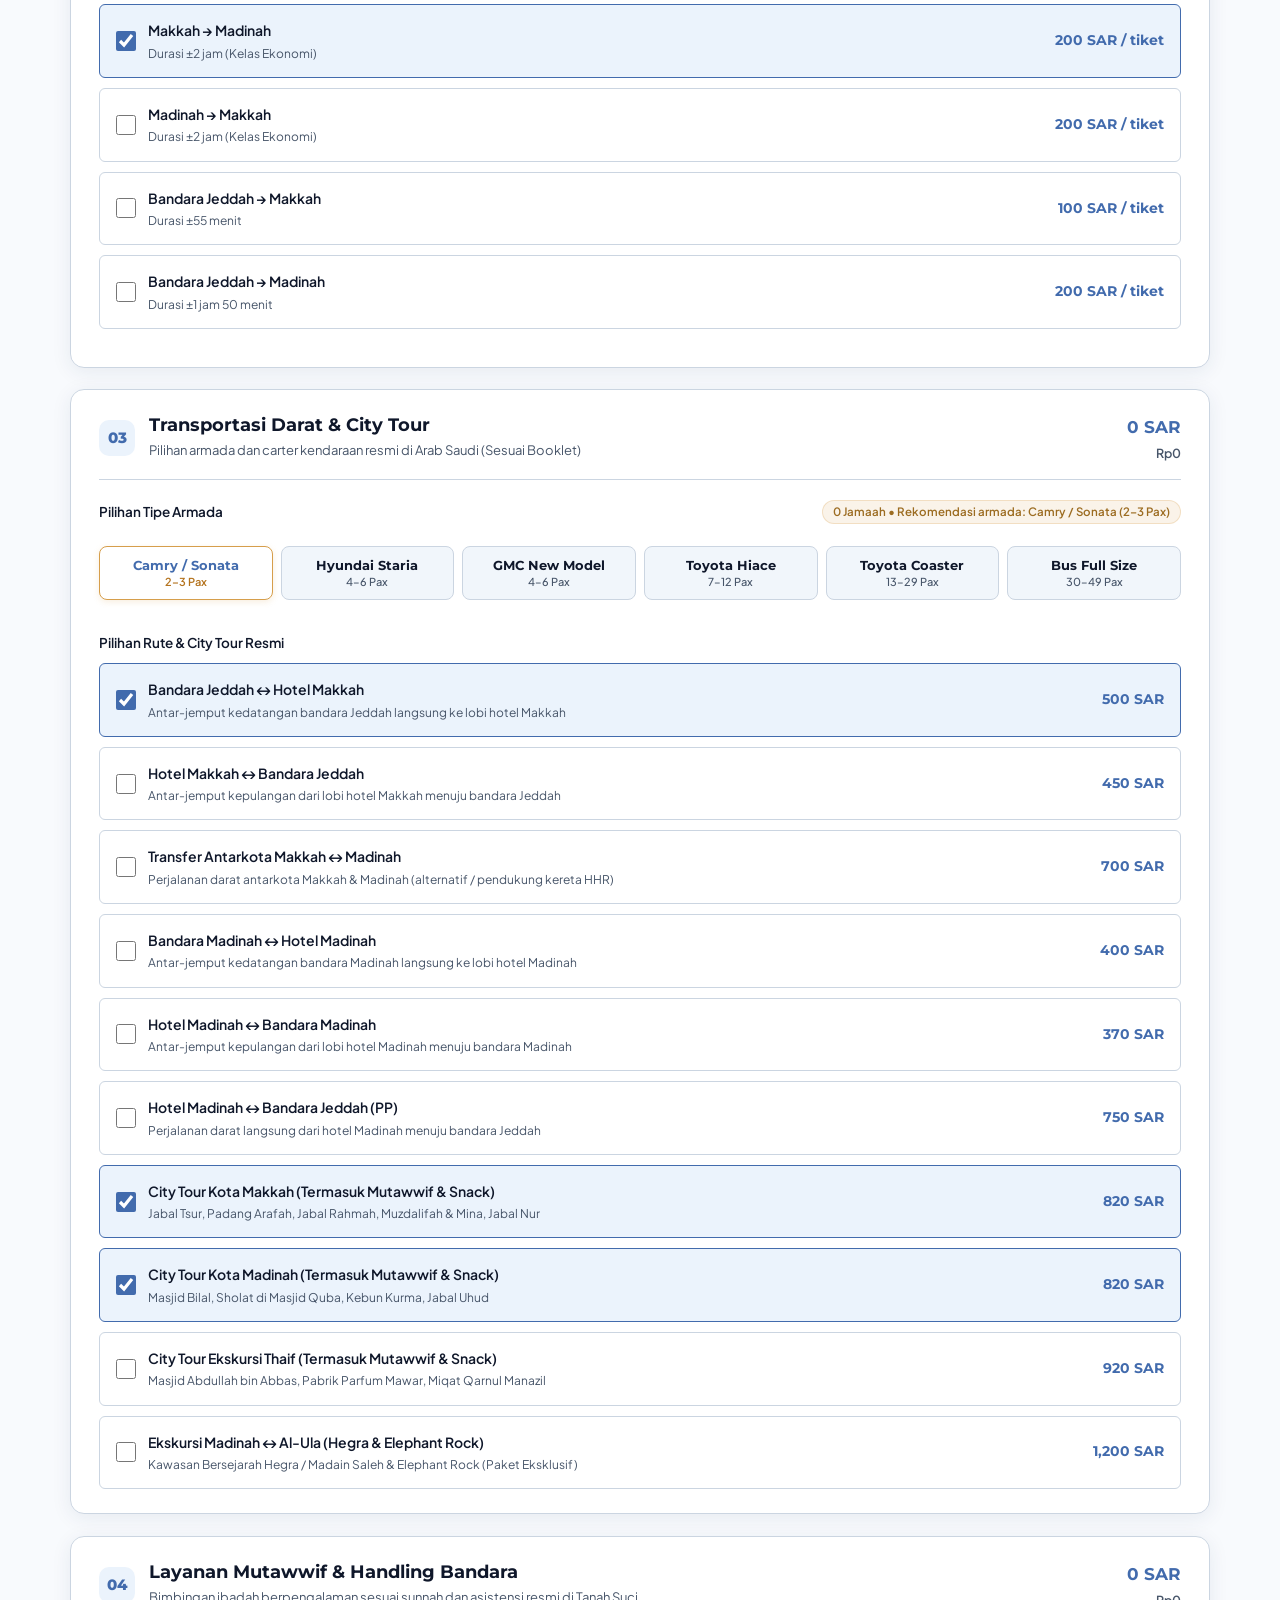
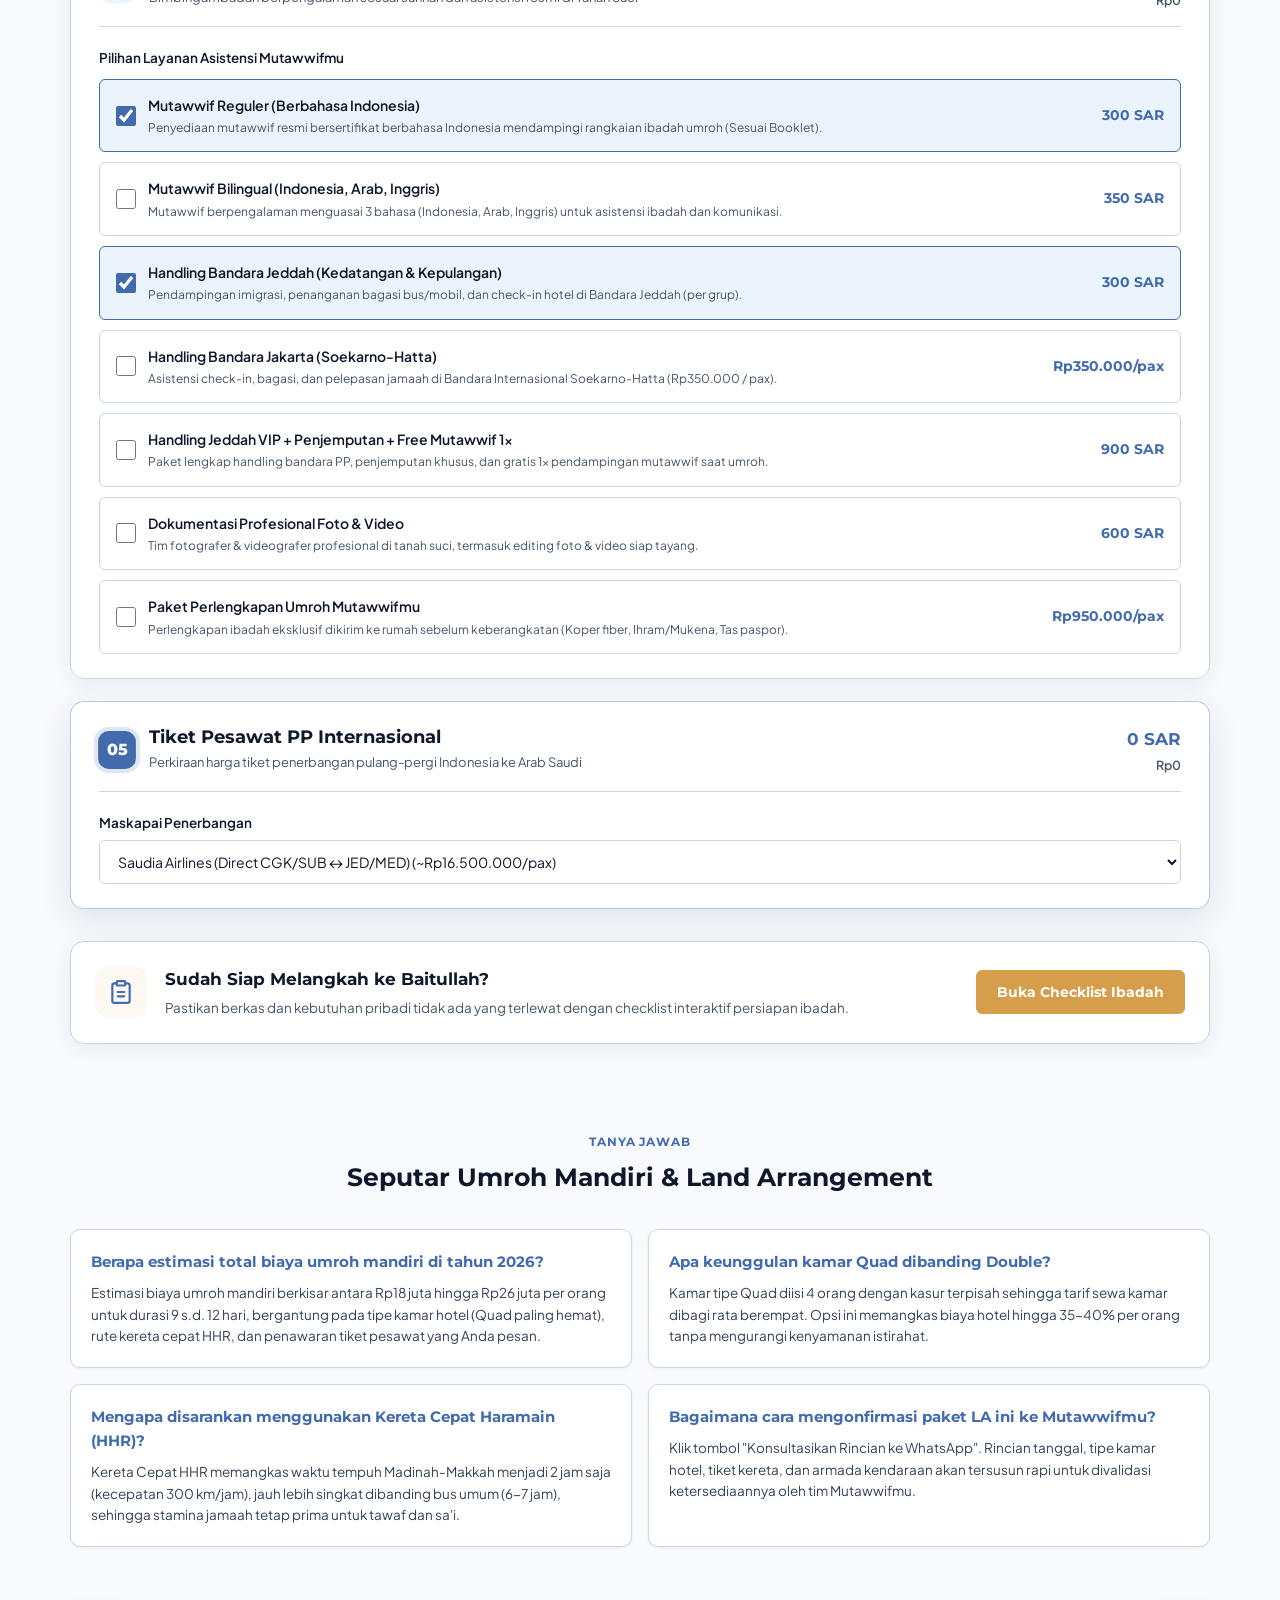
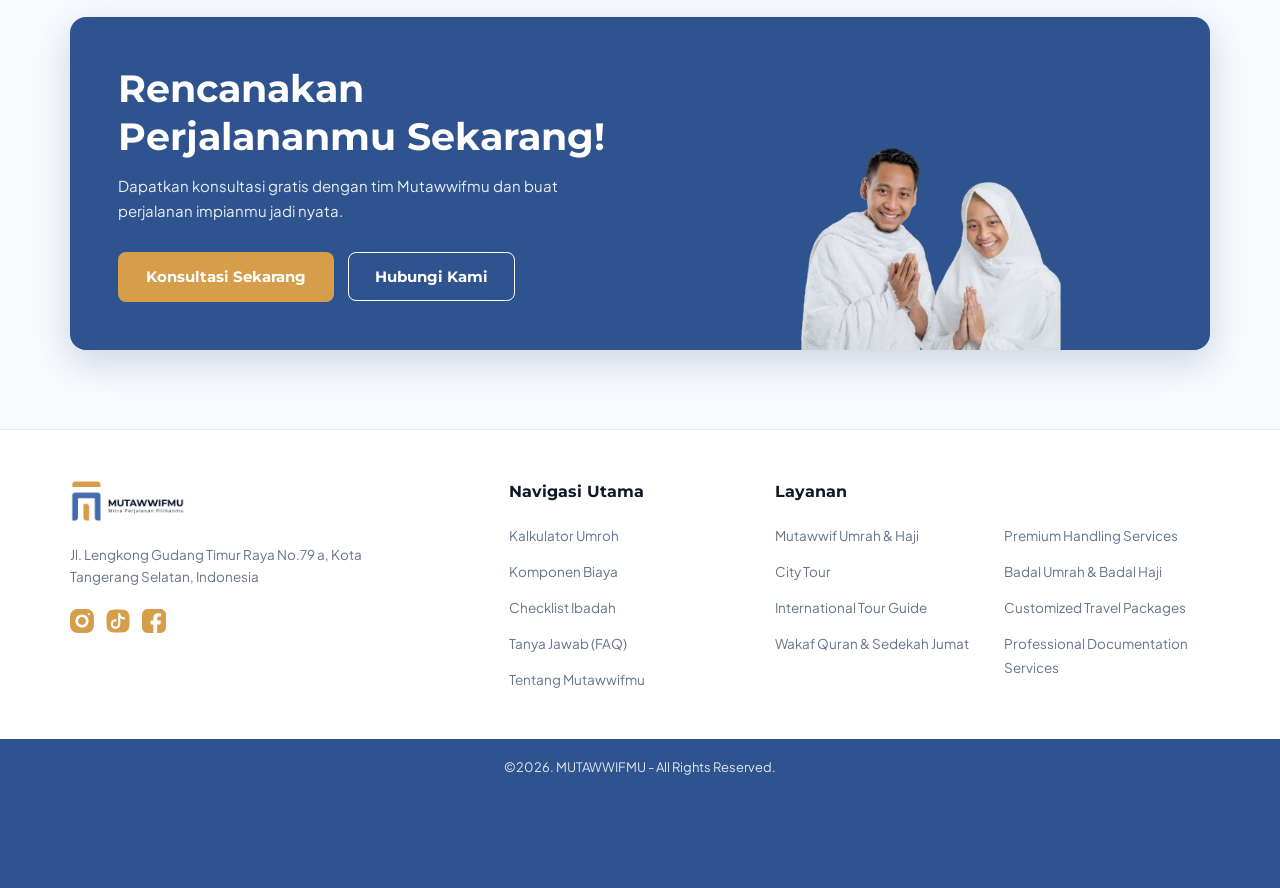
==== commit 1b21f179: "feat: ensure zero state strictly resets all totals and subtotals to 0 IDR and 0 SAR" ====
--- a/index.html
+++ b/index.html
@@ -305,8 +305,8 @@
             </div>
           </div>
           <div class="card-subtotal">
-            <div class="sar-val" id="subtotal-transport-sar">2.140 SAR</div>
-            <div class="idr-val" id="subtotal-transport-idr">Rp9.095.000</div>
+            <div class="sar-val" id="subtotal-transport-sar">0 SAR</div>
+            <div class="idr-val" id="subtotal-transport-idr">Rp0</div>
           </div>
         </div>
 
@@ -335,8 +335,8 @@
             </div>
           </div>
           <div class="card-subtotal">
-            <div class="sar-val" id="subtotal-mutawwif-sar">1.950 SAR</div>
-            <div class="idr-val" id="subtotal-mutawwif-idr">Rp8.287.500</div>
+            <div class="sar-val" id="subtotal-mutawwif-sar">0 SAR</div>
+            <div class="idr-val" id="subtotal-mutawwif-idr">Rp0</div>
           </div>
         </div>
 
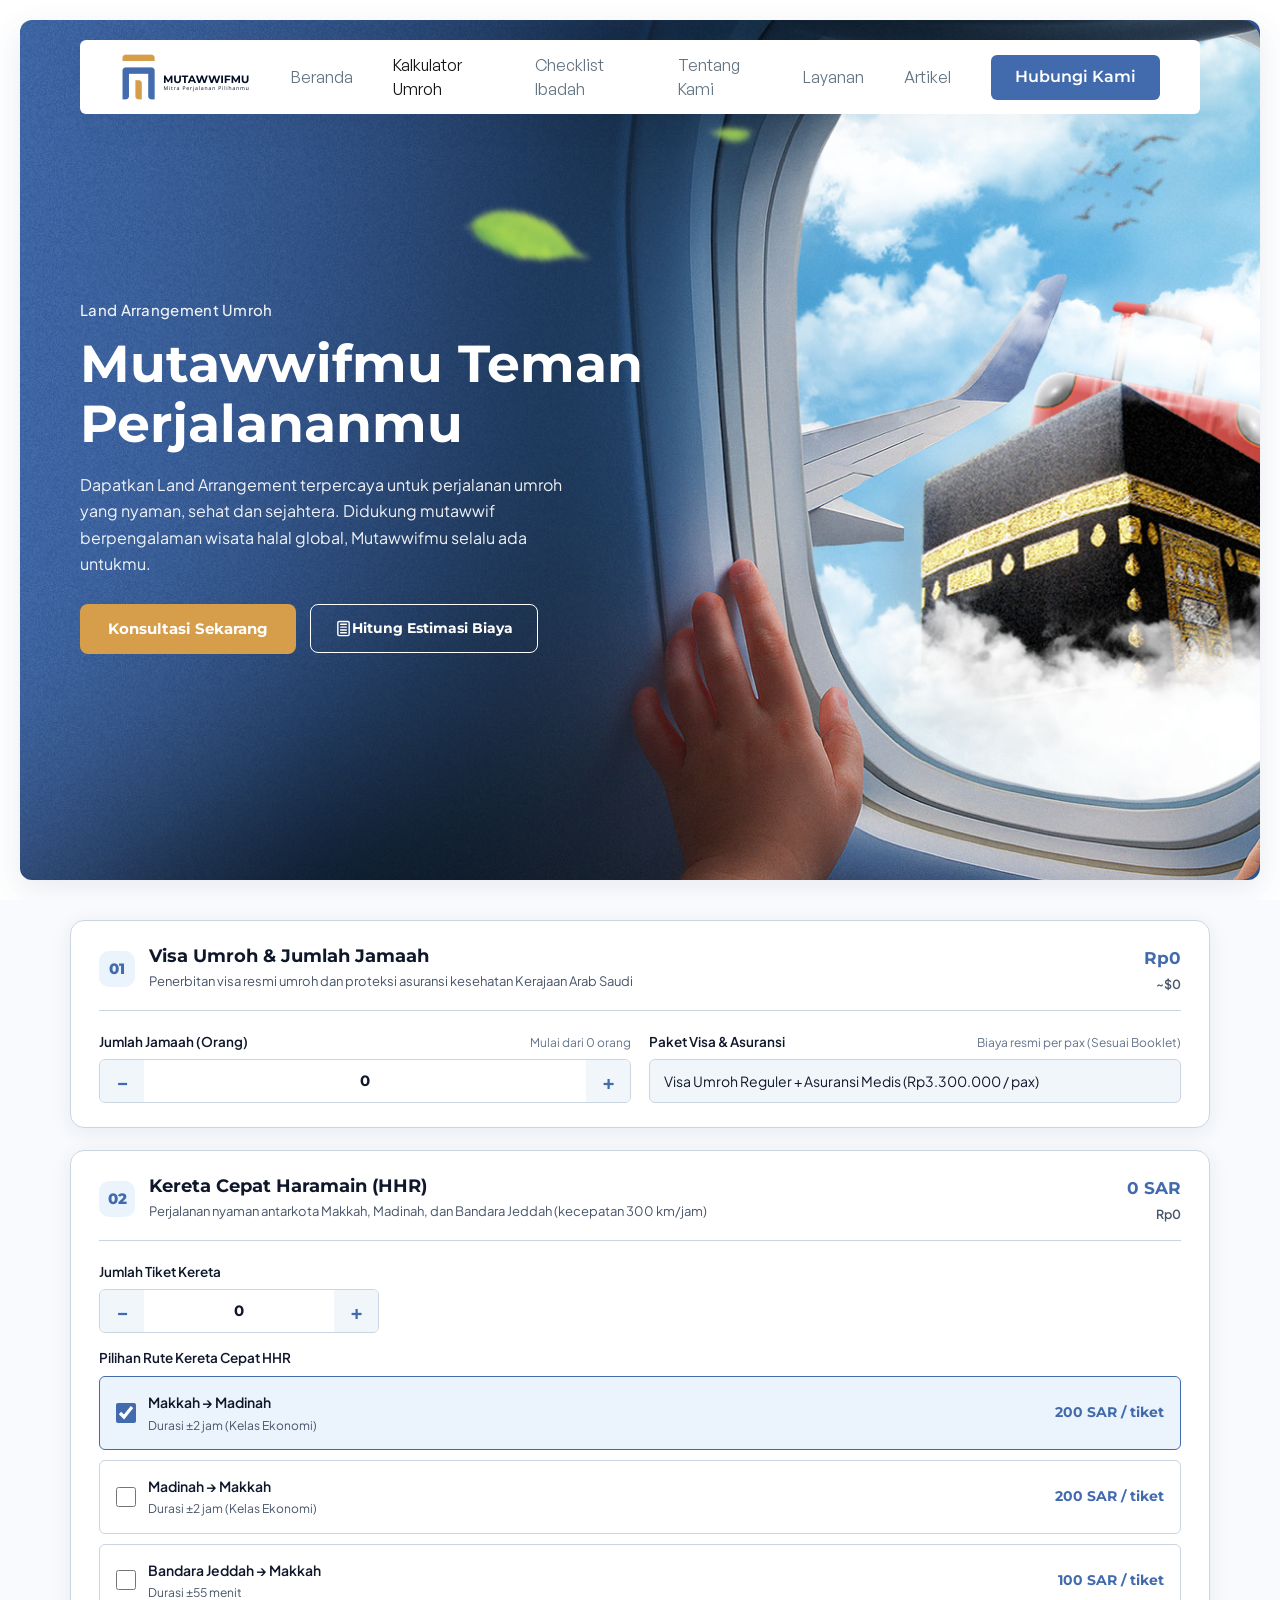
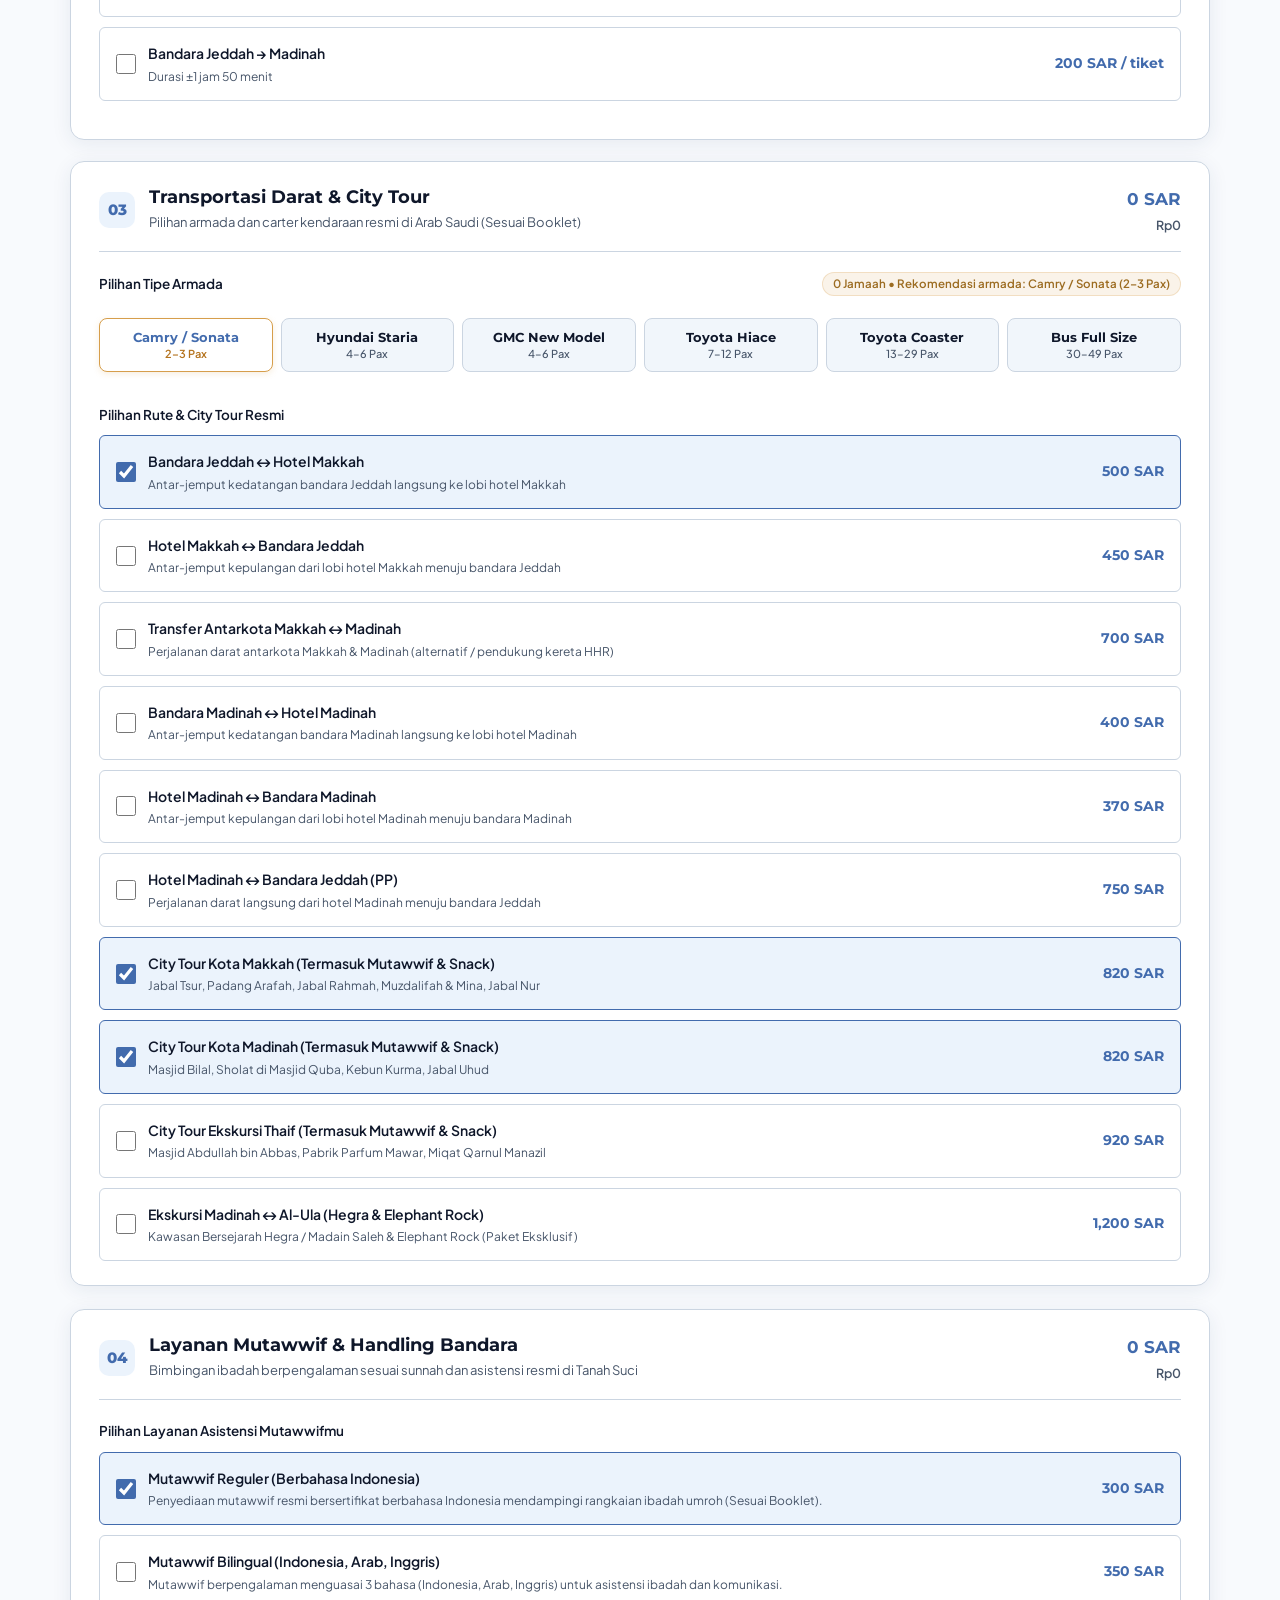
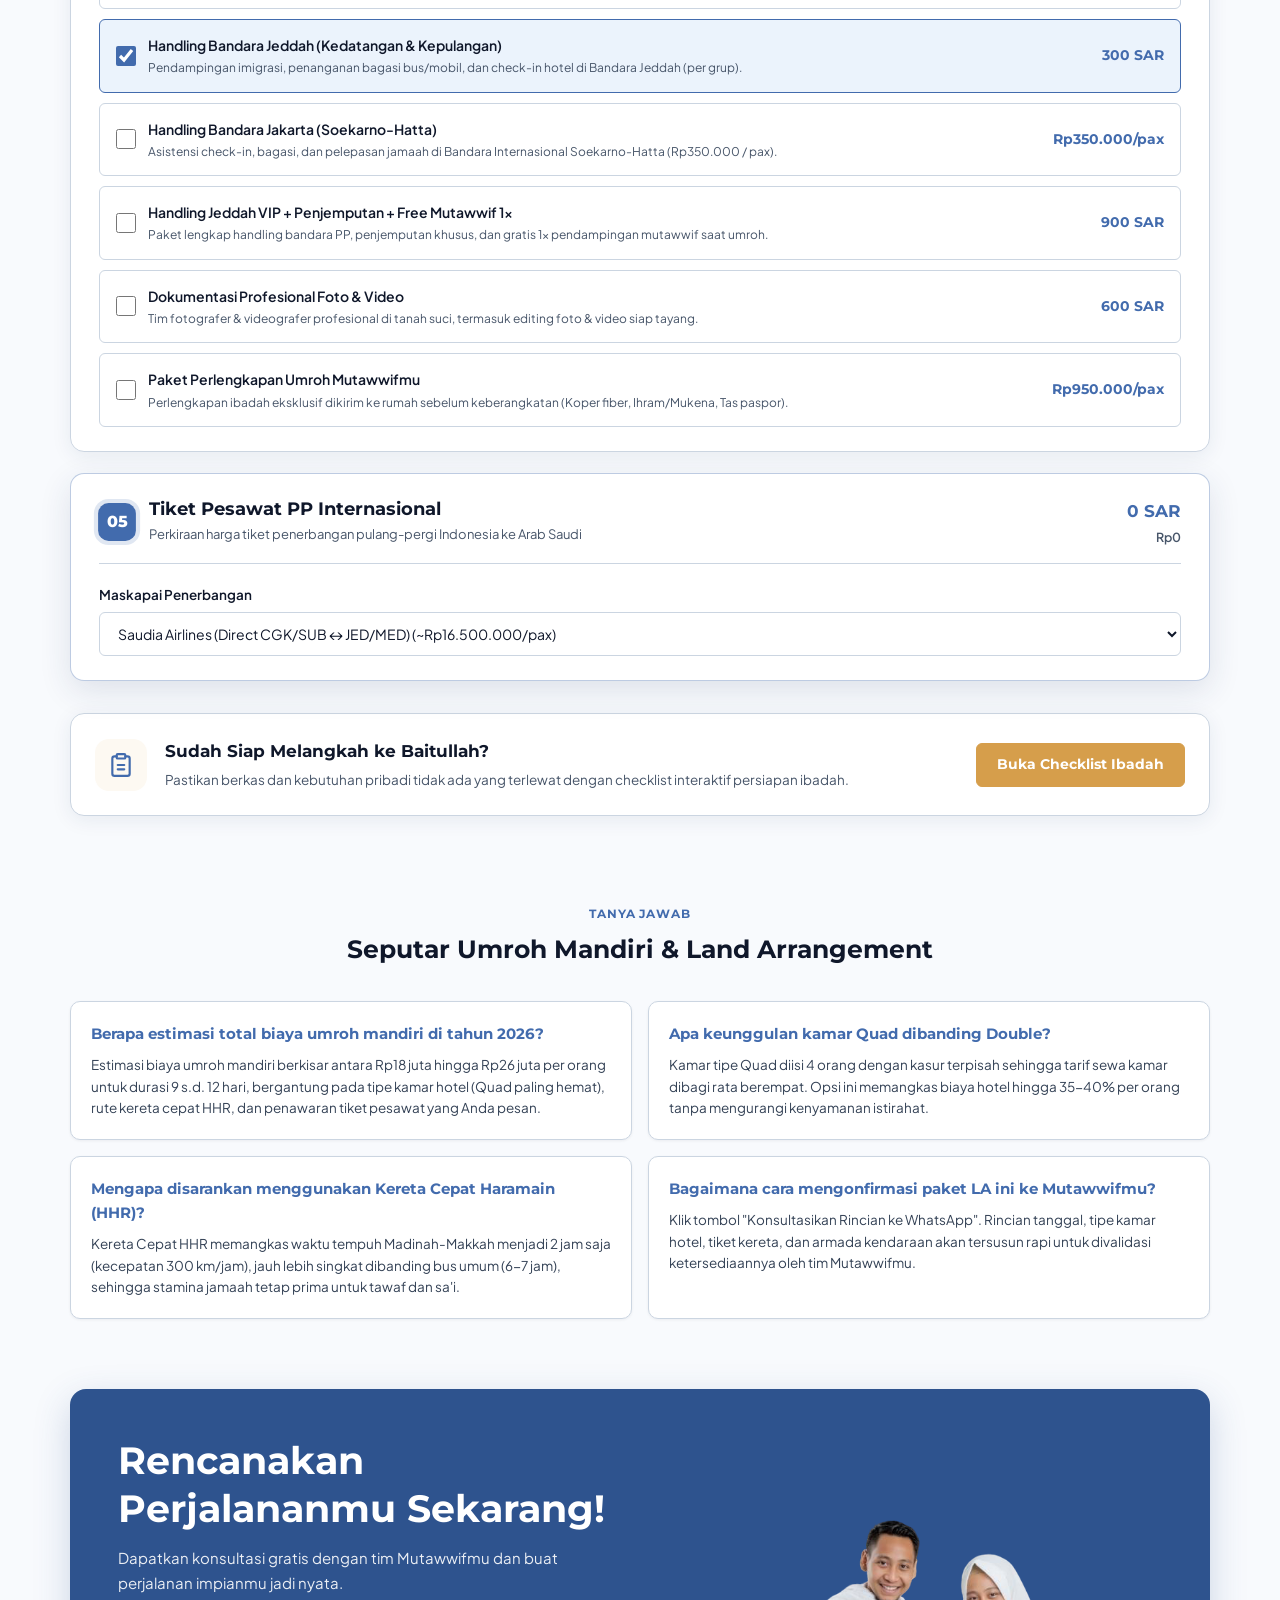
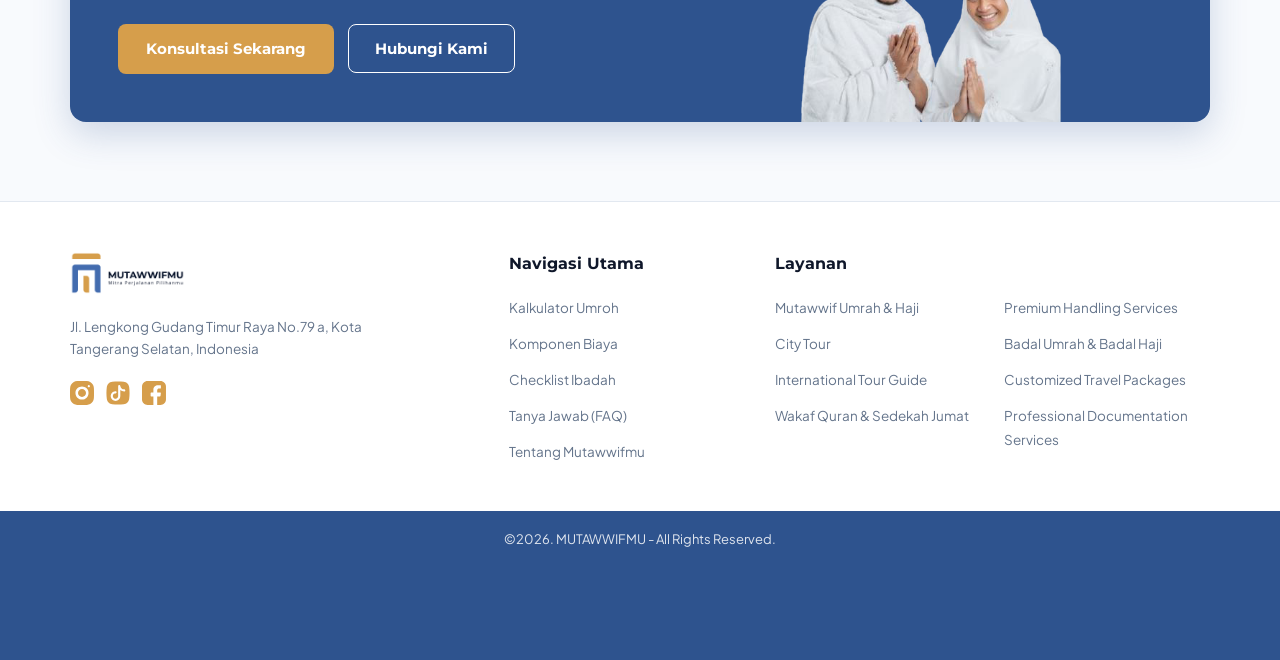
==== commit 309a3739: "feat: physically remove hotel accommodation cards from HTML workflow" ====
--- a/index.html
+++ b/index.html
@@ -113,156 +113,8 @@
           </div>
         </div>
       </section>
-
-      <!-- Bagian Akomodasi Hotel Makkah & Madinah di-take out sementara sesuai permintaan -->
-      <!--
-<!-- Langkah 2: Akomodasi Makkah -->
-      <section class="calc-card" id="card-step-makkah">
-        <div class="card-header">
-          <div class="step-info">
-            <div class="step-num">02</div>
-            <div>
-              <h2 class="card-title">Akomodasi Hotel Makkah</h2>
-              <p class="card-subtitle">Pilih hotel, jarak ke Masjidil Haram, dan konfigurasi kamar</p>
-            </div>
-          </div>
-          <div class="card-subtotal">
-            <div class="sar-val" id="subtotal-makkah-sar">3.750 SAR</div>
-            <div class="idr-val" id="subtotal-makkah-idr">Rp15.937.500</div>
-          </div>
-        </div>
-
-        <div class="form-group" style="margin-bottom: 18px;">
-          <label class="form-label" for="hotel-makkah-select">Pilihan Hotel Makkah</label>
-          <select id="hotel-makkah-select" class="form-select"></select>
-        </div>
-
-        <div class="form-group" style="margin-bottom: 20px;">
-          <label class="form-label">
-            <span>Tipe Kamar</span>
-            <span class="hint">Pilihan kapasitas kasur per kamar</span>
-          </label>
-          <div class="segmented-control" id="makkah-room-type-control">
-            <button type="button" class="segment-btn active" data-type="quad">
-              <span class="segment-title">Quad</span>
-              <span class="segment-sub">4 Orang / Kamar</span>
-            </button>
-            <button type="button" class="segment-btn" data-type="triple">
-              <span class="segment-title">Triple</span>
-              <span class="segment-sub">3 Orang / Kamar</span>
-            </button>
-            <button type="button" class="segment-btn" data-type="double">
-              <span class="segment-title">Double</span>
-              <span class="segment-sub">2 Orang / Kamar</span>
-            </button>
-          </div>
-        </div>
-
-        <div class="form-grid">
-          <div class="form-group">
-            <label class="form-label" for="makkah-nights">
-              <span>Durasi Menginap (Malam)</span>
-              <span class="hint">Saran: 4–6 malam</span>
-            </label>
-            <div class="stepper-wrap">
-              <button type="button" class="stepper-btn stepper-minus" aria-label="Kurangi malam Makkah">−</button>
-              <input type="number" id="makkah-nights" class="stepper-input" value="5" min="1" max="30">
-              <button type="button" class="stepper-btn stepper-plus" aria-label="Tambah malam Makkah">+</button>
-            </div>
-          </div>
-
-          <div class="form-group">
-            <label class="form-label" for="makkah-rooms">
-              <span>Jumlah Kamar</span>
-              <span class="hint" id="makkah-room-calc-hint">Disesuaikan otomatis</span>
-            </label>
-            <div class="stepper-wrap">
-              <button type="button" class="stepper-btn stepper-minus" aria-label="Kurangi kamar Makkah">−</button>
-              <input type="number" id="makkah-rooms" class="stepper-input" value="1" min="1" max="20">
-              <button type="button" class="stepper-btn stepper-plus" aria-label="Tambah kamar Makkah">+</button>
-            </div>
-          </div>
-        </div>
-
-        <!-- Garis tipis pembatas & Kotak rounded foto hotel -->
-        <div class="hotel-divider-line"></div>
-        <div id="hotel-makkah-info" class="hotel-showcase-wrap"></div>
-      </section>
-
-      <!-- Langkah 3: Akomodasi Madinah -->
-      <section class="calc-card" id="card-step-madinah">
-        <div class="card-header">
-          <div class="step-info">
-            <div class="step-num">03</div>
-            <div>
-              <h2 class="card-title">Akomodasi Hotel Madinah</h2>
-              <p class="card-subtitle">Pilih hotel dekat pelataran Masjid Nabawi</p>
-            </div>
-          </div>
-          <div class="card-subtotal">
-            <div class="sar-val" id="subtotal-madinah-sar">2.800 SAR</div>
-            <div class="idr-val" id="subtotal-madinah-idr">Rp11.900.000</div>
-          </div>
-        </div>
-
-        <div class="form-group" style="margin-bottom: 18px;">
-          <label class="form-label" for="hotel-madinah-select">Pilihan Hotel Madinah</label>
-          <select id="hotel-madinah-select" class="form-select"></select>
-        </div>
-
-        <div class="form-group" style="margin-bottom: 20px;">
-          <label class="form-label">
-            <span>Tipe Kamar</span>
-            <span class="hint">Pilihan kapasitas kasur per kamar</span>
-          </label>
-          <div class="segmented-control" id="madinah-room-type-control">
-            <button type="button" class="segment-btn active" data-type="quad">
-              <span class="segment-title">Quad</span>
-              <span class="segment-sub">4 Orang / Kamar</span>
-            </button>
-            <button type="button" class="segment-btn" data-type="triple">
-              <span class="segment-title">Triple</span>
-              <span class="segment-sub">3 Orang / Kamar</span>
-            </button>
-            <button type="button" class="segment-btn" data-type="double">
-              <span class="segment-title">Double</span>
-              <span class="segment-sub">2 Orang / Kamar</span>
-            </button>
-          </div>
-        </div>
-
-        <div class="form-grid">
-          <div class="form-group">
-            <label class="form-label" for="madinah-nights">
-              <span>Durasi Menginap (Malam)</span>
-              <span class="hint">Saran: 3–5 malam</span>
-            </label>
-            <div class="stepper-wrap">
-              <button type="button" class="stepper-btn stepper-minus" aria-label="Kurangi malam Madinah">−</button>
-              <input type="number" id="madinah-nights" class="stepper-input" value="4" min="1" max="30">
-              <button type="button" class="stepper-btn stepper-plus" aria-label="Tambah malam Madinah">+</button>
-            </div>
-          </div>
-
-          <div class="form-group">
-            <label class="form-label" for="madinah-rooms">
-              <span>Jumlah Kamar</span>
-              <span class="hint" id="madinah-room-calc-hint">Disesuaikan otomatis</span>
-            </label>
-            <div class="stepper-wrap">
-              <button type="button" class="stepper-btn stepper-minus" aria-label="Kurangi kamar Madinah">−</button>
-              <input type="number" id="madinah-rooms" class="stepper-input" value="1" min="1" max="20">
-              <button type="button" class="stepper-btn stepper-plus" aria-label="Tambah kamar Madinah">+</button>
-            </div>
-          </div>
-        </div>
-
-        <!-- Garis tipis pembatas & Kotak rounded foto hotel -->
-        <div class="hotel-divider-line"></div>
-        <div id="hotel-madinah-info" class="hotel-showcase-wrap"></div>
-      </section>
-
-            -->
+      <!-- Bagian Akomodasi Hotel Makkah & Madinah di-takeout sementara sesuai permintaan -->
+
 
 <!-- Langkah 2: Kereta Cepat Haramain (HHR) -->
       <section class="calc-card" id="card-step-hhr">
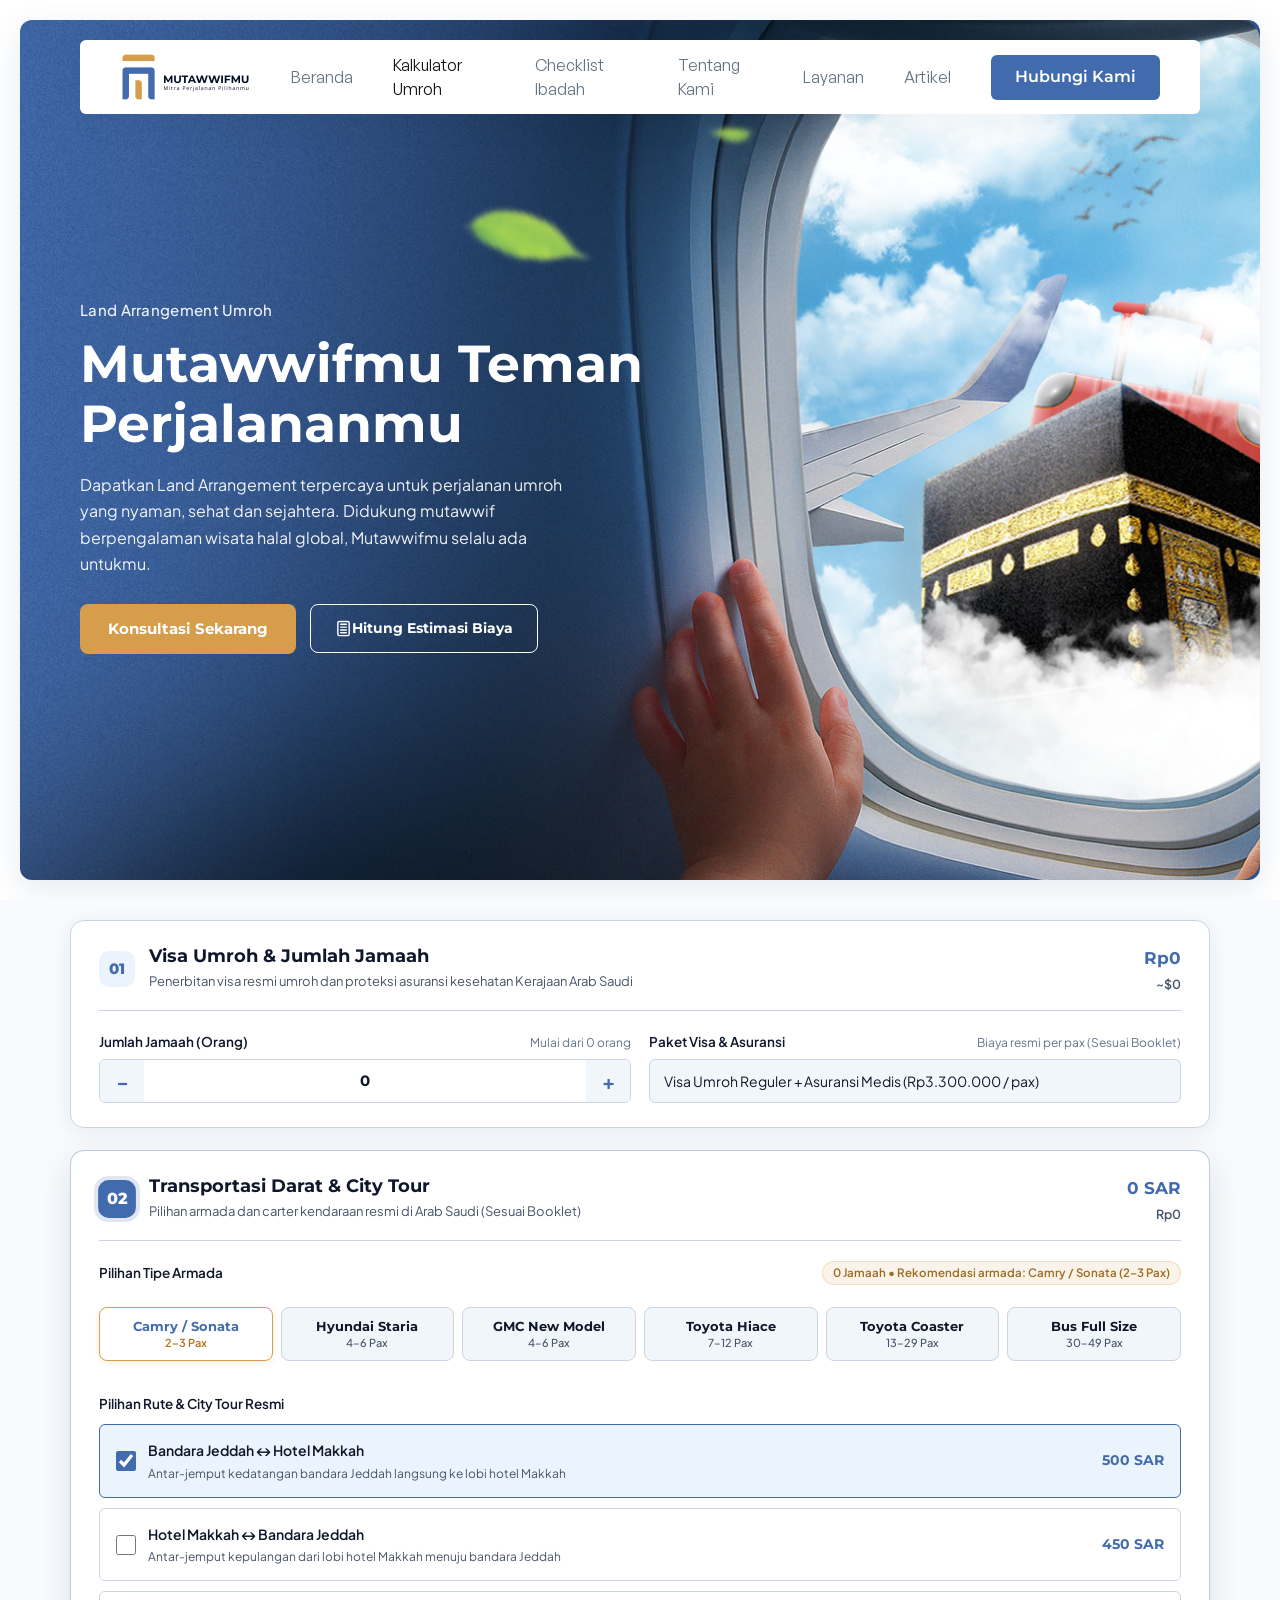
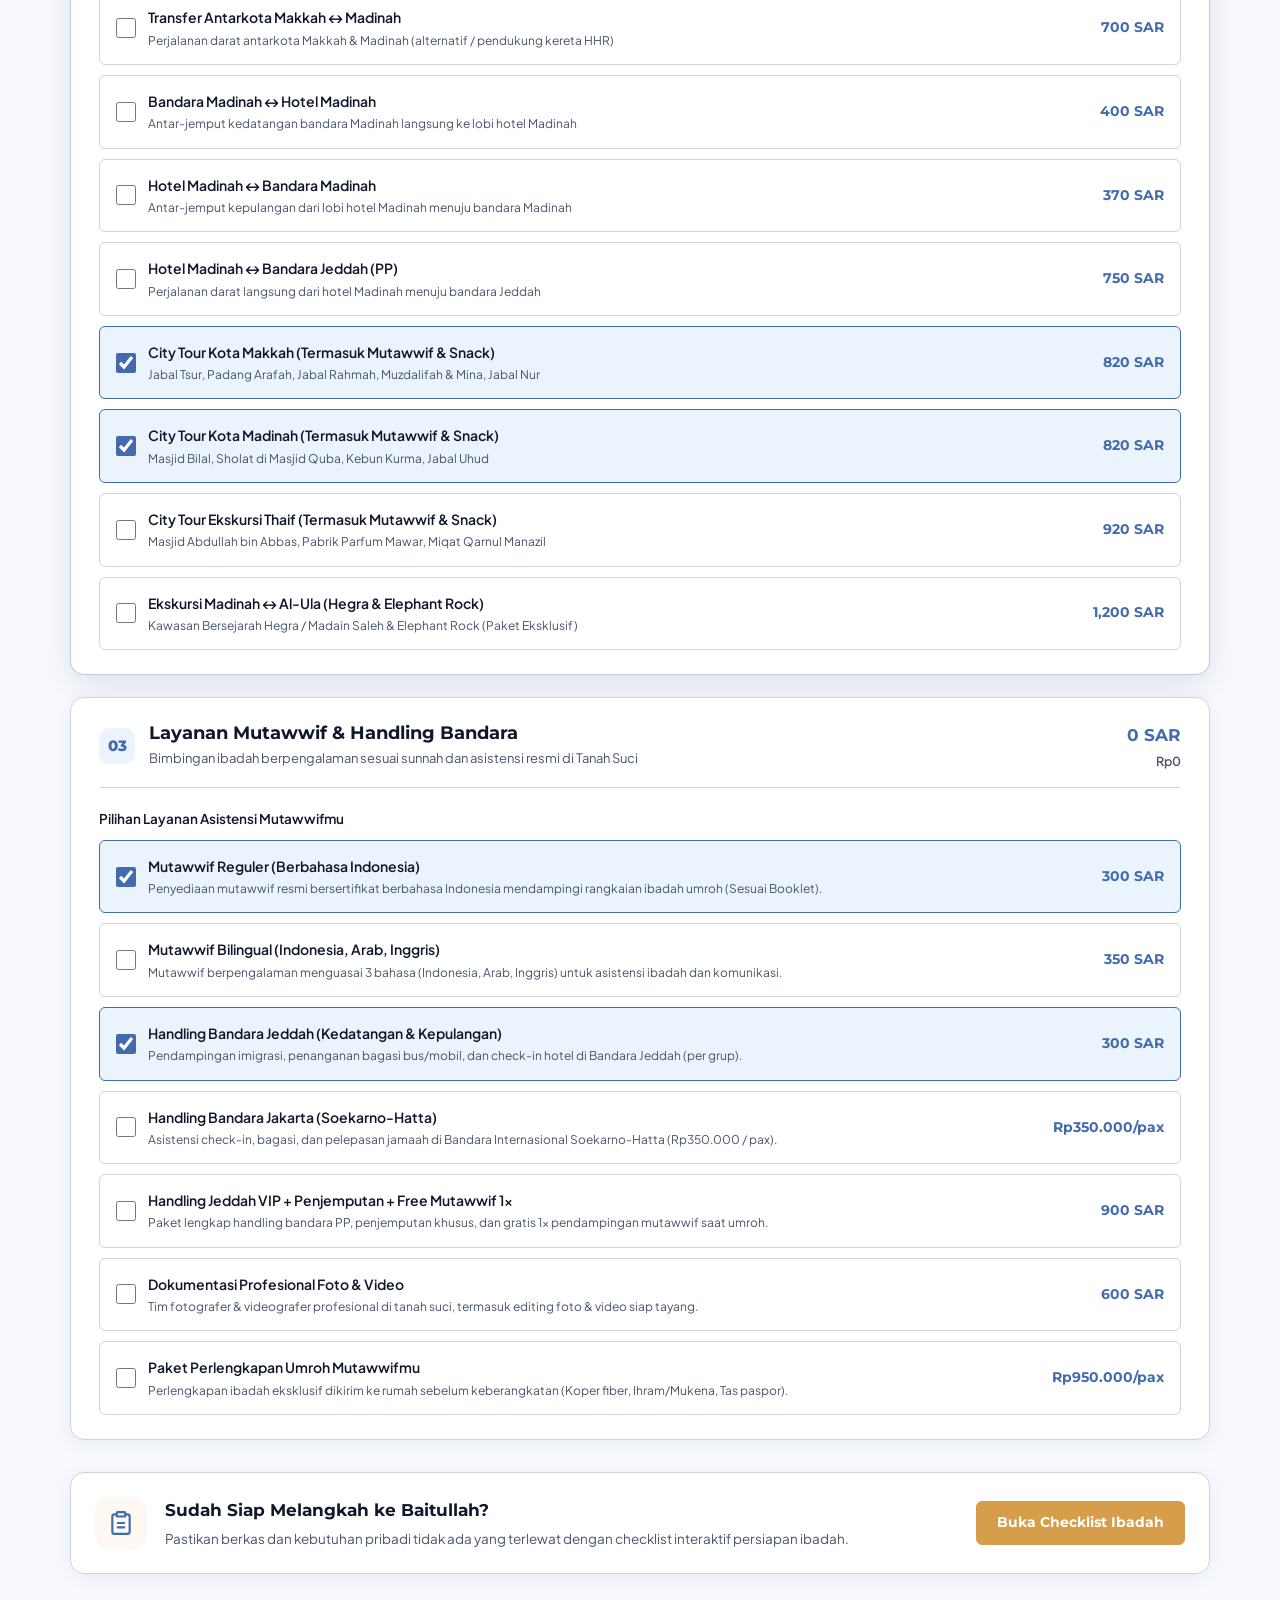
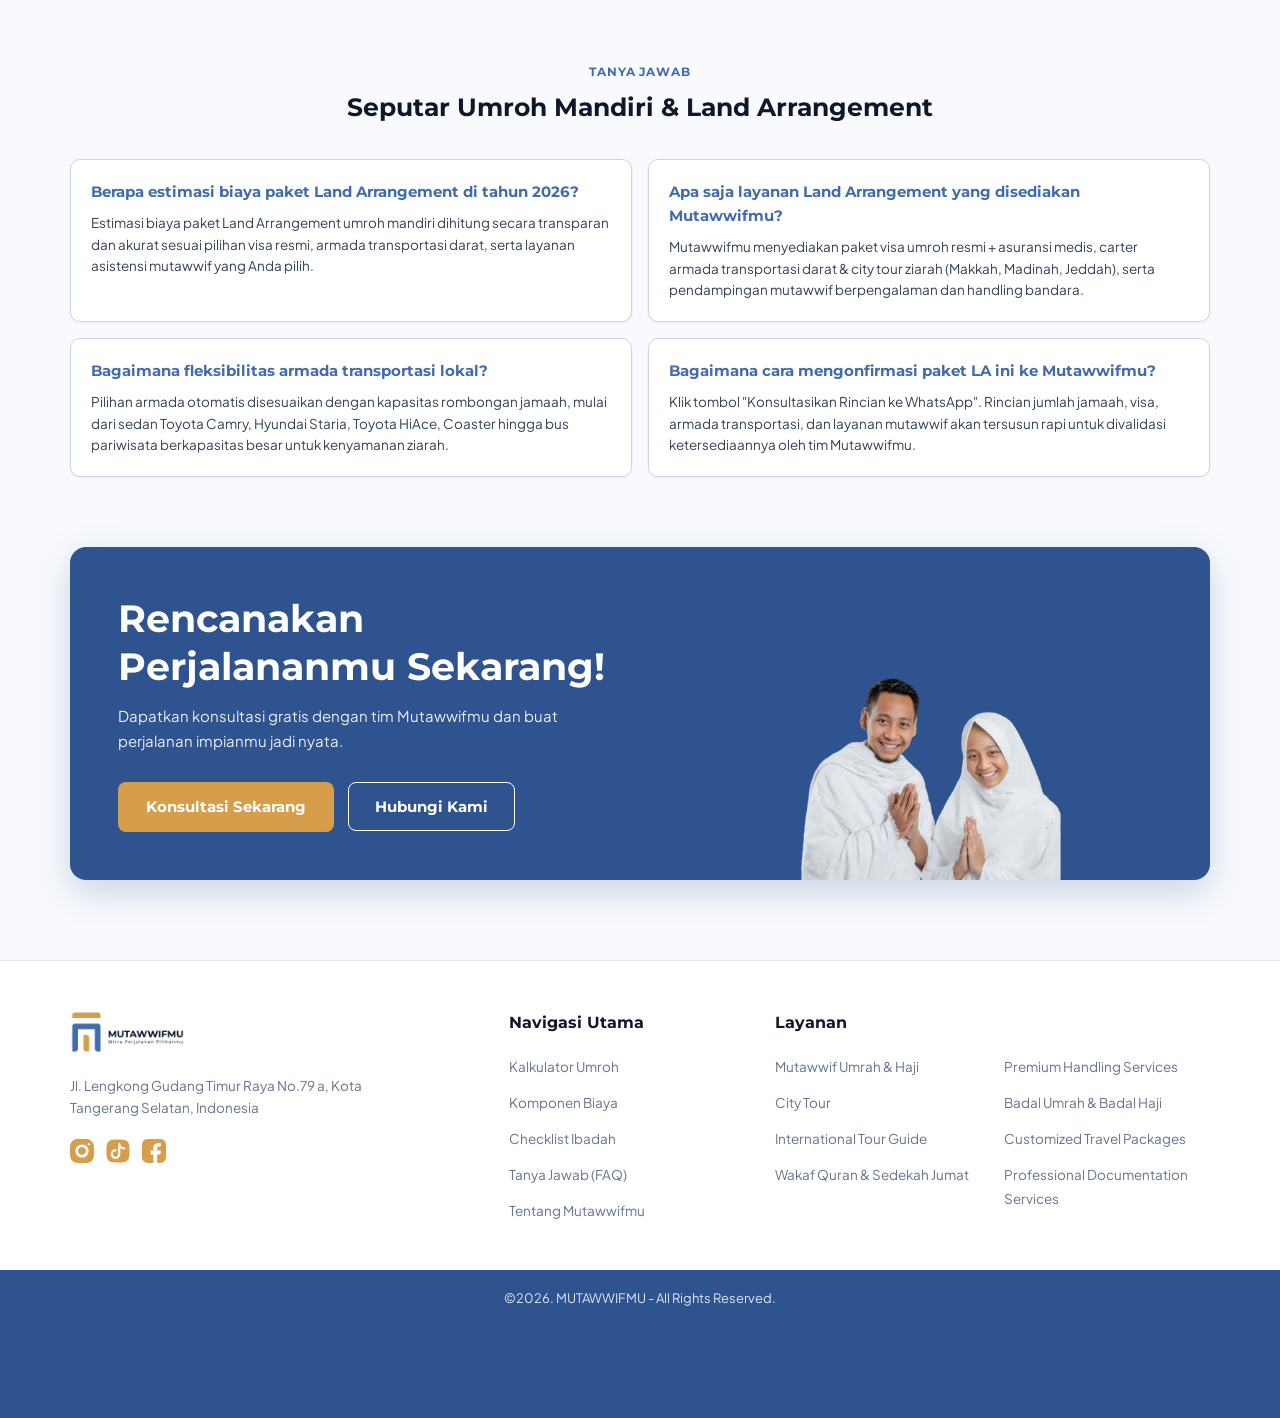
==== commit 4f3ed16a: "feat: take out Kereta Cepat Haramain (HHR) and Tiket Pesawat PP Internasional from calculator workfl" ====
--- a/index.html
+++ b/index.html
@@ -4,7 +4,7 @@
   <meta charset="UTF-8">
   <meta name="viewport" content="width=device-width, initial-scale=1.0">
   <title>Kalkulator Biaya Umroh Mandiri 2026: Mutawwifmu</title>
-  <meta name="description" content="Simulasi rincian estimasi biaya umroh mandiri dan backpacker 2026. Hitung visa, hotel Makkah dan Madinah, tiket Kereta Cepat HHR, serta mutawwif berizin bersama Mutawwifmu.">
+  <meta name="description" content="Simulasi rincian estimasi biaya paket Land Arrangement umroh mandiri 2026. Hitung visa, transportasi darat, city tour, serta layanan mutawwif berizin bersama Mutawwifmu.">
   <link rel="icon" type="image/webp" href="assets/favicon.webp">
   <link rel="canonical" href="https://mutawwifmu.com/kalkulator-umroh/">
   <meta property="og:type" content="website">
@@ -116,72 +116,44 @@
       <!-- Bagian Akomodasi Hotel Makkah & Madinah di-takeout sementara sesuai permintaan -->
 
 
-<!-- Langkah 2: Kereta Cepat Haramain (HHR) -->
-      <section class="calc-card" id="card-step-hhr">
+<!-- Bagian Kereta Cepat Haramain (HHR) di-takeout sesuai permintaan -->
+
+      <!-- Langkah 2: Transportasi Darat & Ziarah -->
+      <section class="calc-card" id="card-step-transport">
         <div class="card-header">
           <div class="step-info">
             <div class="step-num">02</div>
             <div>
-              <h2 class="card-title">Kereta Cepat Haramain (HHR)</h2>
-              <p class="card-subtitle">Perjalanan nyaman antarkota Makkah, Madinah, dan Bandara Jeddah (kecepatan 300 km/jam)</p>
+              <h2 class="card-title">Transportasi Darat &amp; City Tour</h2>
+              <p class="card-subtitle">Pilihan armada dan carter kendaraan resmi di Arab Saudi (Sesuai Booklet)</p>
             </div>
           </div>
           <div class="card-subtotal">
-            <div class="sar-val" id="subtotal-hhr-sar">0 SAR</div>
-            <div class="idr-val" id="subtotal-hhr-idr">Rp0</div>
-          </div>
-        </div>
-
-        <div style="margin-bottom: 14px;">
-          <div class="form-group" style="max-width: 280px; margin-bottom: 14px;">
-            <label class="form-label" for="hhr-tickets">Jumlah Tiket Kereta</label>
-            <div class="stepper-wrap">
-              <button type="button" class="stepper-btn stepper-minus" aria-label="Kurangi tiket kereta">−</button>
-              <input type="number" id="hhr-tickets" class="stepper-input" value="0" min="0" max="50">
-              <button type="button" class="stepper-btn stepper-plus" aria-label="Tambah tiket kereta">+</button>
-            </div>
-          </div>
-          <label class="form-label" style="margin-bottom: 8px;">Pilihan Rute Kereta Cepat HHR</label>
-          <div class="options-list" id="hhr-routes-list"></div>
+            <div class="sar-val" id="subtotal-transport-sar">0 SAR</div>
+            <div class="idr-val" id="subtotal-transport-idr">Rp0</div>
+          </div>
+        </div>
+
+        <div class="form-group" style="margin-bottom: 16px;">
+          <div class="armada-header-row">
+            <span class="armada-header-title">Pilihan Tipe Armada</span>
+            <span class="armada-calc-badge" id="armada-calc-hint">Disesuaikan otomatis sesuai kapasitas jamaah</span>
+          </div>
+          <div class="armada-grid" id="armada-type-control"></div>
+        </div>
+
+        <div>
+          <label class="form-label" style="margin-bottom: 10px;">Pilihan Rute &amp; City Tour Resmi</label>
+          <div class="options-list" id="transport-routes-list"></div>
         </div>
       </section>
 
-      <!-- Langkah 3: Transportasi Darat & Ziarah -->
-      <section class="calc-card" id="card-step-transport">
+      <!-- Langkah 3: Layanan Mutawwif & Handling -->
+      <section class="calc-card" id="card-step-mutawwif">
         <div class="card-header">
           <div class="step-info">
             <div class="step-num">03</div>
             <div>
-              <h2 class="card-title">Transportasi Darat &amp; City Tour</h2>
-              <p class="card-subtitle">Pilihan armada dan carter kendaraan resmi di Arab Saudi (Sesuai Booklet)</p>
-            </div>
-          </div>
-          <div class="card-subtotal">
-            <div class="sar-val" id="subtotal-transport-sar">0 SAR</div>
-            <div class="idr-val" id="subtotal-transport-idr">Rp0</div>
-          </div>
-        </div>
-
-        <div class="form-group" style="margin-bottom: 16px;">
-          <div class="armada-header-row">
-            <span class="armada-header-title">Pilihan Tipe Armada</span>
-            <span class="armada-calc-badge" id="armada-calc-hint">Disesuaikan otomatis sesuai kapasitas jamaah</span>
-          </div>
-          <div class="armada-grid" id="armada-type-control"></div>
-        </div>
-
-        <div>
-          <label class="form-label" style="margin-bottom: 10px;">Pilihan Rute &amp; City Tour Resmi</label>
-          <div class="options-list" id="transport-routes-list"></div>
-        </div>
-      </section>
-
-      <!-- Langkah 4: Layanan Mutawwif & Handling -->
-      <section class="calc-card" id="card-step-mutawwif">
-        <div class="card-header">
-          <div class="step-info">
-            <div class="step-num">04</div>
-            <div>
               <h2 class="card-title">Layanan Mutawwif &amp; Handling Bandara</h2>
               <p class="card-subtitle">Bimbingan ibadah berpengalaman sesuai sunnah dan asistensi resmi di Tanah Suci</p>
             </div>
@@ -198,37 +170,7 @@
         </div>
       </section>
 
-      <!-- Langkah 5: Estimasi Tiket Pesawat PP -->
-      <section class="calc-card" id="card-step-flight">
-        <div class="card-header">
-          <div class="step-info">
-            <div class="step-num">05</div>
-            <div>
-              <h2 class="card-title">Tiket Pesawat PP Internasional</h2>
-              <p class="card-subtitle">Perkiraan harga tiket penerbangan pulang-pergi Indonesia ke Arab Saudi</p>
-            </div>
-          </div>
-          <div class="card-subtotal">
-            <div class="sar-val" id="subtotal-flight-sar">0 SAR</div>
-            <div class="idr-val" id="subtotal-flight-idr">Rp0</div>
-          </div>
-        </div>
-
-        <div class="form-grid">
-          <div class="form-group">
-            <label class="form-label" for="flight-select">Maskapai Penerbangan</label>
-            <select id="flight-select" class="form-select"></select>
-          </div>
-
-          <div class="form-group" id="custom-flight-group" style="display: none;">
-            <label class="form-label" for="custom-flight-input">
-              <span>Nominal Tiket PP per Orang</span>
-              <span class="hint">Masukkan dalam Rupiah</span>
-            </label>
-            <input type="number" id="custom-flight-input" class="form-control" placeholder="Contoh: 14500000" step="100000">
-          </div>
-        </div>
-      </section>
+      <!-- Bagian Estimasi Tiket Pesawat PP Internasional di-takeout sesuai permintaan -->
 
       <!-- Callout Checklist Ibadah -->
       <div class="callout-box">
@@ -255,20 +197,20 @@
     </div>
     <div class="faq-grid">
       <div class="faq-card">
-        <h3 class="faq-q">Berapa estimasi total biaya umroh mandiri di tahun 2026?</h3>
-        <p class="faq-a">Estimasi biaya umroh mandiri berkisar antara Rp18 juta hingga Rp26 juta per orang untuk durasi 9 s.d. 12 hari, bergantung pada tipe kamar hotel (Quad paling hemat), rute kereta cepat HHR, dan penawaran tiket pesawat yang Anda pesan.</p>
+        <h3 class="faq-q">Berapa estimasi biaya paket Land Arrangement di tahun 2026?</h3>
+        <p class="faq-a">Estimasi biaya paket Land Arrangement umroh mandiri dihitung secara transparan dan akurat sesuai pilihan visa resmi, armada transportasi darat, serta layanan asistensi mutawwif yang Anda pilih.</p>
       </div>
       <div class="faq-card">
-        <h3 class="faq-q">Apa keunggulan kamar Quad dibanding Double?</h3>
-        <p class="faq-a">Kamar tipe Quad diisi 4 orang dengan kasur terpisah sehingga tarif sewa kamar dibagi rata berempat. Opsi ini memangkas biaya hotel hingga 35-40% per orang tanpa mengurangi kenyamanan istirahat.</p>
+        <h3 class="faq-q">Apa saja layanan Land Arrangement yang disediakan Mutawwifmu?</h3>
+        <p class="faq-a">Mutawwifmu menyediakan paket visa umroh resmi + asuransi medis, carter armada transportasi darat &amp; city tour ziarah (Makkah, Madinah, Jeddah), serta pendampingan mutawwif berpengalaman dan handling bandara.</p>
       </div>
       <div class="faq-card">
-        <h3 class="faq-q">Mengapa disarankan menggunakan Kereta Cepat Haramain (HHR)?</h3>
-        <p class="faq-a">Kereta Cepat HHR memangkas waktu tempuh Madinah-Makkah menjadi 2 jam saja (kecepatan 300 km/jam), jauh lebih singkat dibanding bus umum (6-7 jam), sehingga stamina jamaah tetap prima untuk tawaf dan sa'i.</p>
+        <h3 class="faq-q">Bagaimana fleksibilitas armada transportasi lokal?</h3>
+        <p class="faq-a">Pilihan armada otomatis disesuaikan dengan kapasitas rombongan jamaah, mulai dari sedan Toyota Camry, Hyundai Staria, Toyota HiAce, Coaster hingga bus pariwisata berkapasitas besar untuk kenyamanan ziarah.</p>
       </div>
       <div class="faq-card">
         <h3 class="faq-q">Bagaimana cara mengonfirmasi paket LA ini ke Mutawwifmu?</h3>
-        <p class="faq-a">Klik tombol "Konsultasikan Rincian ke WhatsApp". Rincian tanggal, tipe kamar hotel, tiket kereta, dan armada kendaraan akan tersusun rapi untuk divalidasi ketersediaannya oleh tim Mutawwifmu.</p>
+        <p class="faq-a">Klik tombol "Konsultasikan Rincian ke WhatsApp". Rincian jumlah jamaah, visa, armada transportasi, dan layanan mutawwif akan tersusun rapi untuk divalidasi ketersediaannya oleh tim Mutawwifmu.</p>
       </div>
     </div>
   </section>
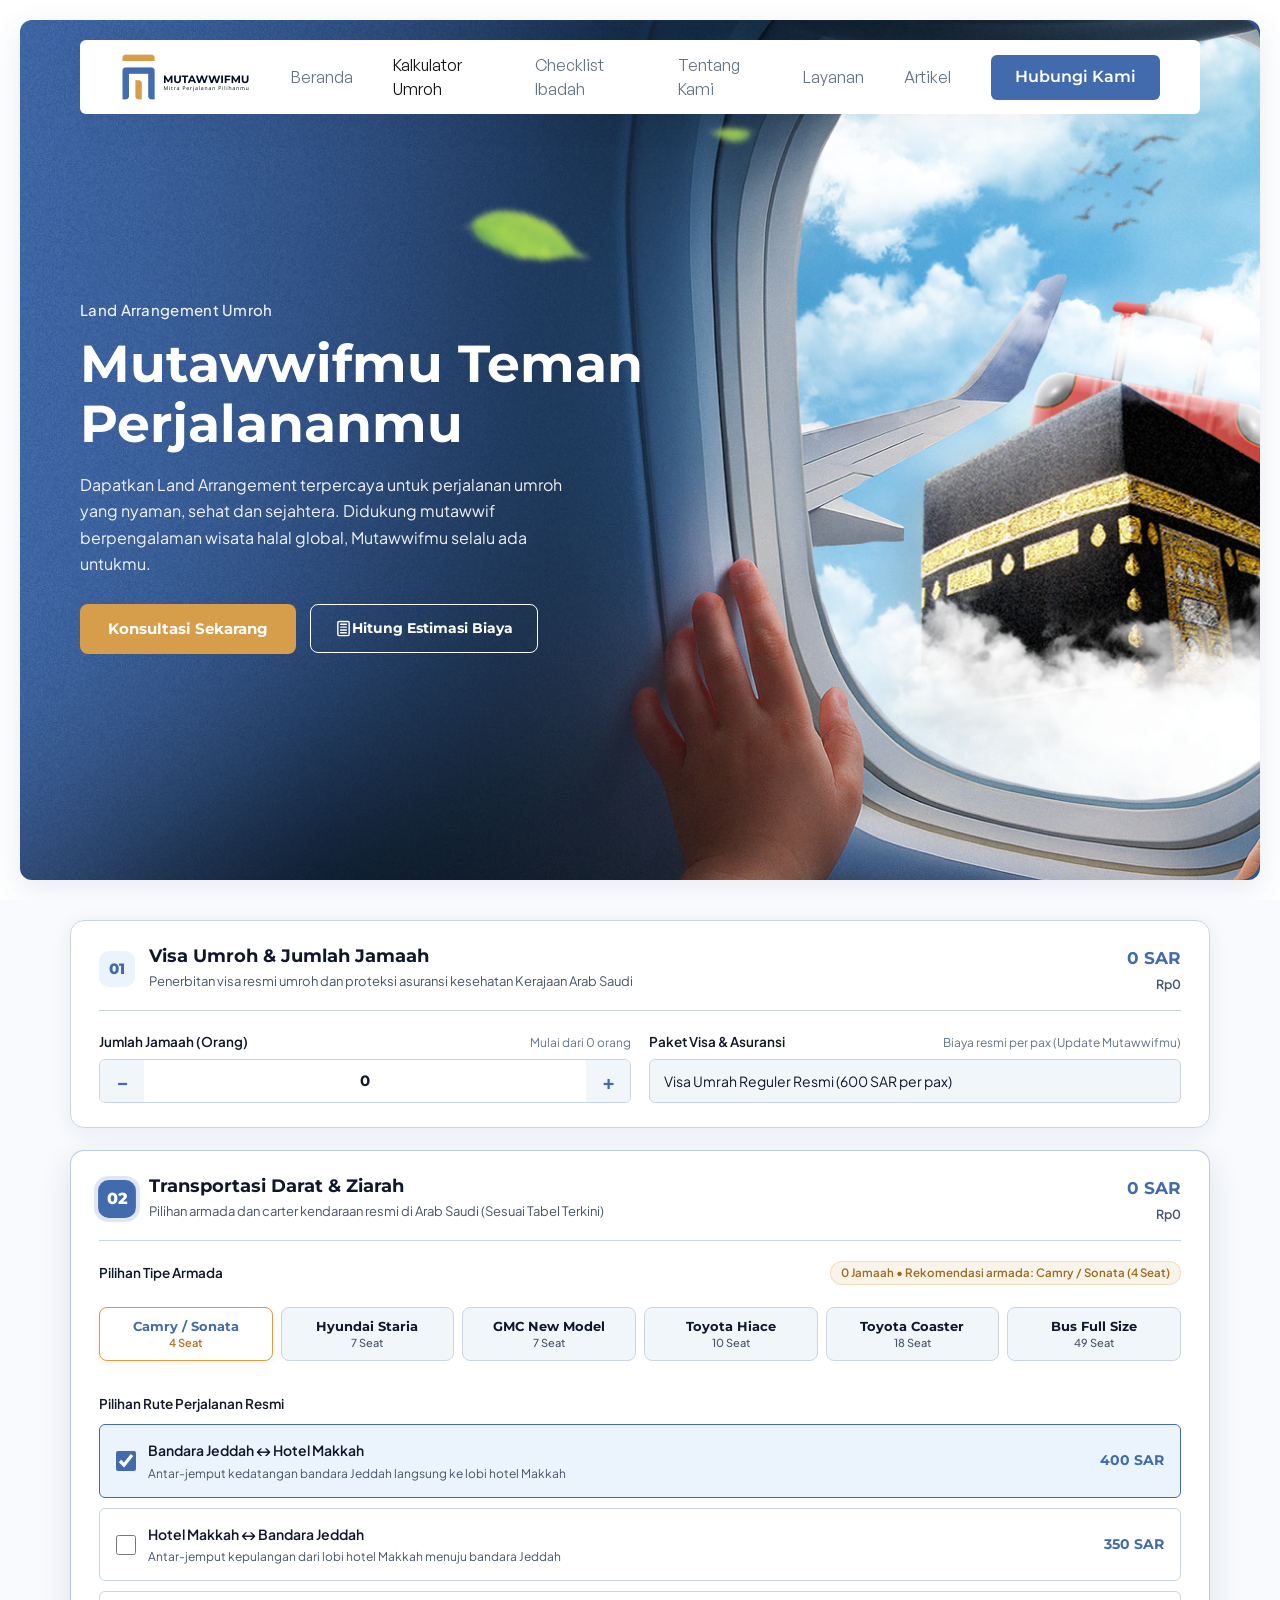
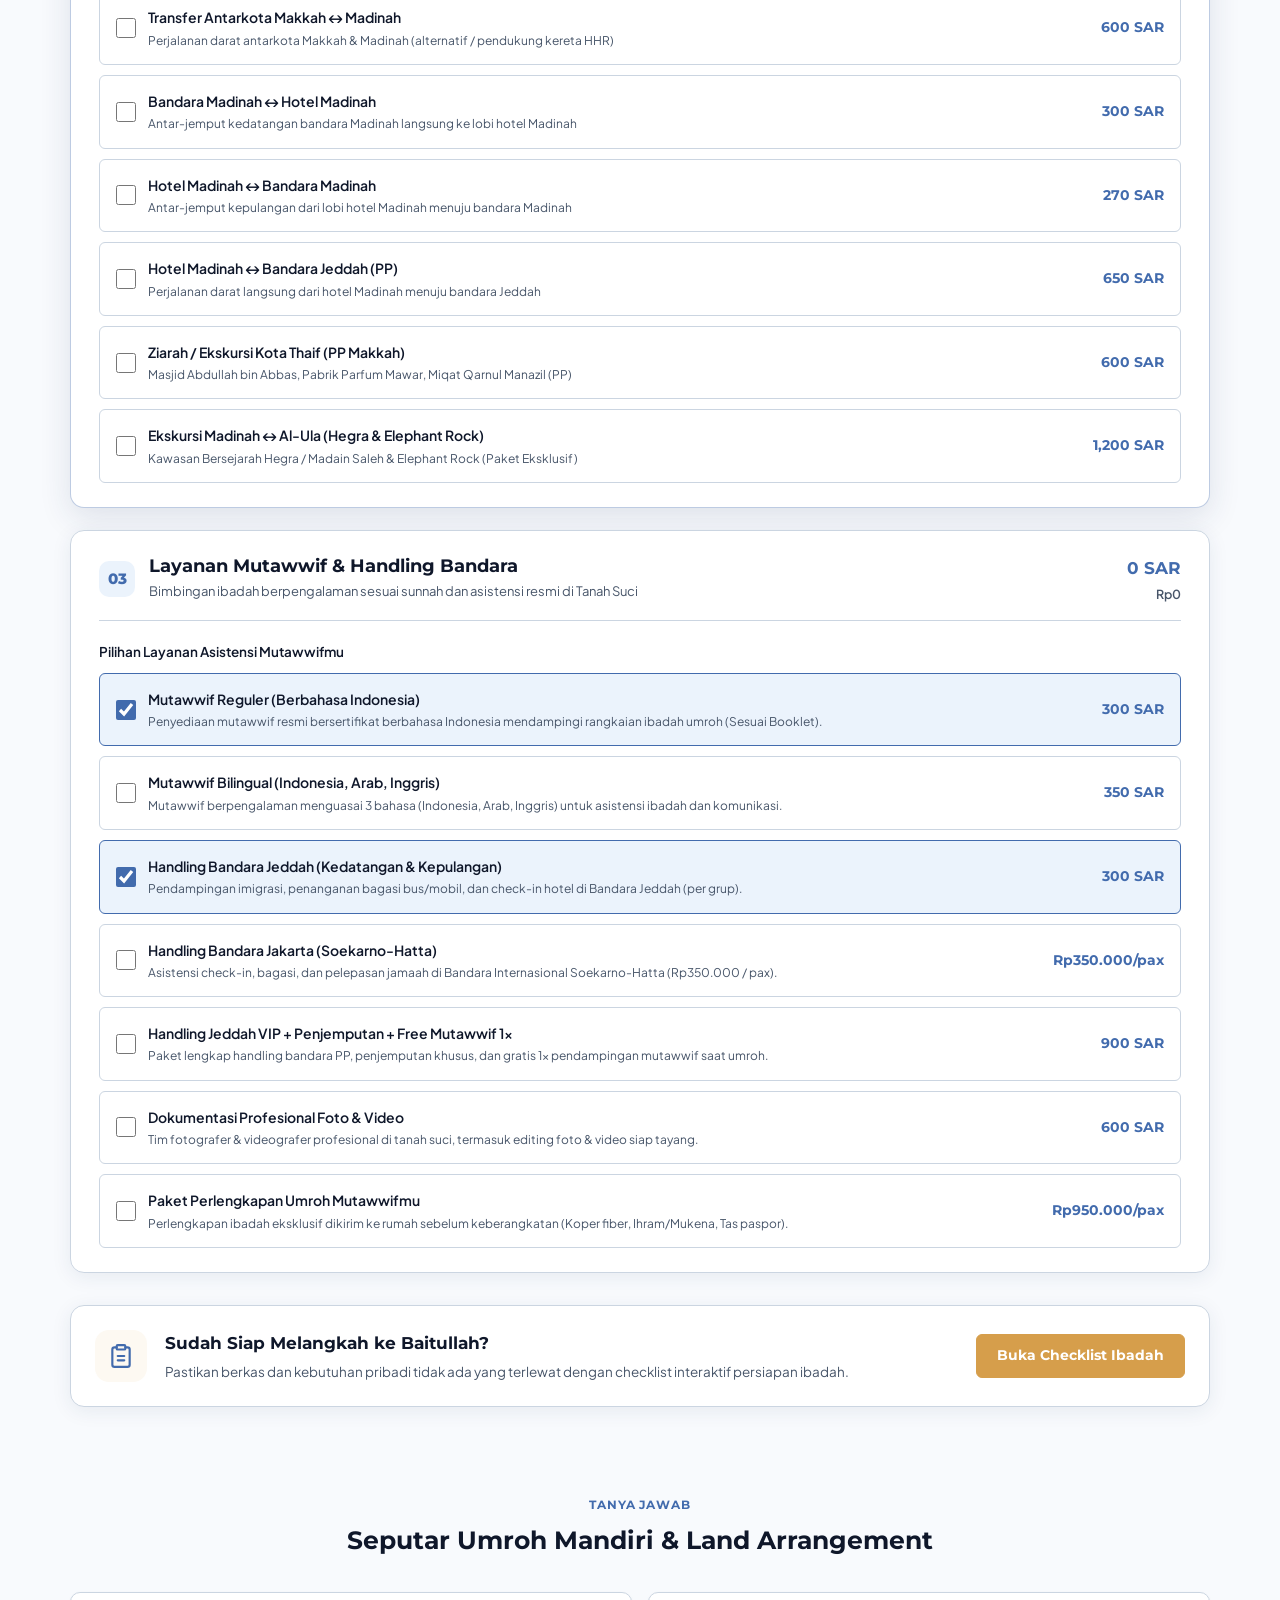
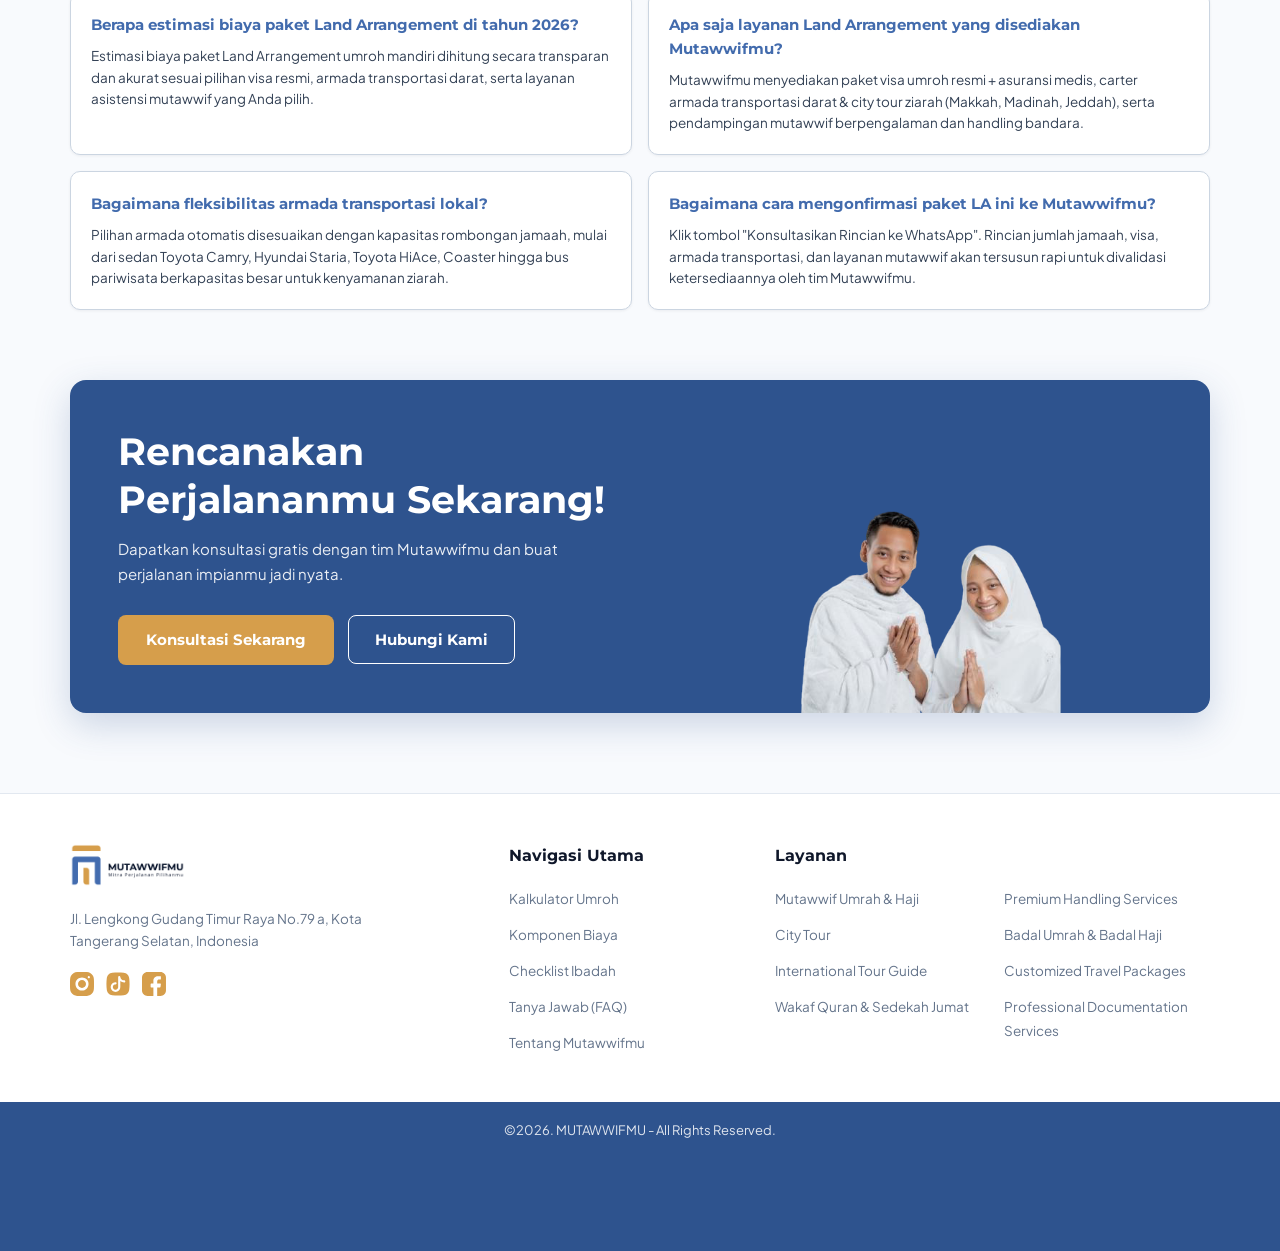
==== commit fa07cab7: "feat: update visa price to 600 SAR, update transport routes to latest Mutawwifmu pricelist, and remo" ====
--- a/index.html
+++ b/index.html
@@ -86,7 +86,7 @@
             </div>
           </div>
           <div class="card-subtotal">
-            <div class="sar-val" id="subtotal-visa-sar">$0</div>
+            <div class="sar-val" id="subtotal-visa-sar">0 SAR</div>
             <div class="idr-val" id="subtotal-visa-idr">Rp0</div>
           </div>
         </div>
@@ -107,9 +107,9 @@
           <div class="form-group">
             <label class="form-label">
               <span>Paket Visa &amp; Asuransi</span>
-              <span class="hint">Biaya resmi per pax (Sesuai Booklet)</span>
+              <span class="hint">Biaya resmi per pax (Update Mutawwifmu)</span>
             </label>
-            <input type="text" class="form-control" value="Visa Umroh Reguler + Asuransi Medis (Rp3.300.000 / pax)" readonly style="background:var(--bg-soft);cursor:not-allowed">
+            <input type="text" class="form-control" value="Visa Umrah Reguler Resmi (600 SAR per pax)" readonly style="background:var(--bg-soft);cursor:not-allowed">
           </div>
         </div>
       </section>
@@ -124,8 +124,8 @@
           <div class="step-info">
             <div class="step-num">02</div>
             <div>
-              <h2 class="card-title">Transportasi Darat &amp; City Tour</h2>
-              <p class="card-subtitle">Pilihan armada dan carter kendaraan resmi di Arab Saudi (Sesuai Booklet)</p>
+              <h2 class="card-title">Transportasi Darat &amp; Ziarah</h2>
+              <p class="card-subtitle">Pilihan armada dan carter kendaraan resmi di Arab Saudi (Sesuai Tabel Terkini)</p>
             </div>
           </div>
           <div class="card-subtotal">
@@ -143,7 +143,7 @@
         </div>
 
         <div>
-          <label class="form-label" style="margin-bottom: 10px;">Pilihan Rute &amp; City Tour Resmi</label>
+          <label class="form-label" style="margin-bottom: 10px;">Pilihan Rute Perjalanan Resmi</label>
           <div class="options-list" id="transport-routes-list"></div>
         </div>
       </section>
@@ -224,9 +224,9 @@
         <div class="summary-subbreakdown">
           <span>Per orang: <b id="sticky-perpax-idr">Rp0 / org</b></span>
           <span>•</span>
-          <span>Total Land: <b id="sticky-total-sar">0 SAR</b></span>
+          <span>Total Paket: <b id="sticky-total-sar">0 SAR</b></span>
           <span>•</span>
-          <span>Visa: <b id="sticky-total-visa">$0</b></span>
+          <span>Visa: <b id="sticky-total-visa">0 SAR</b></span>
         </div>
       </div>
       <div class="summary-cta-group">
